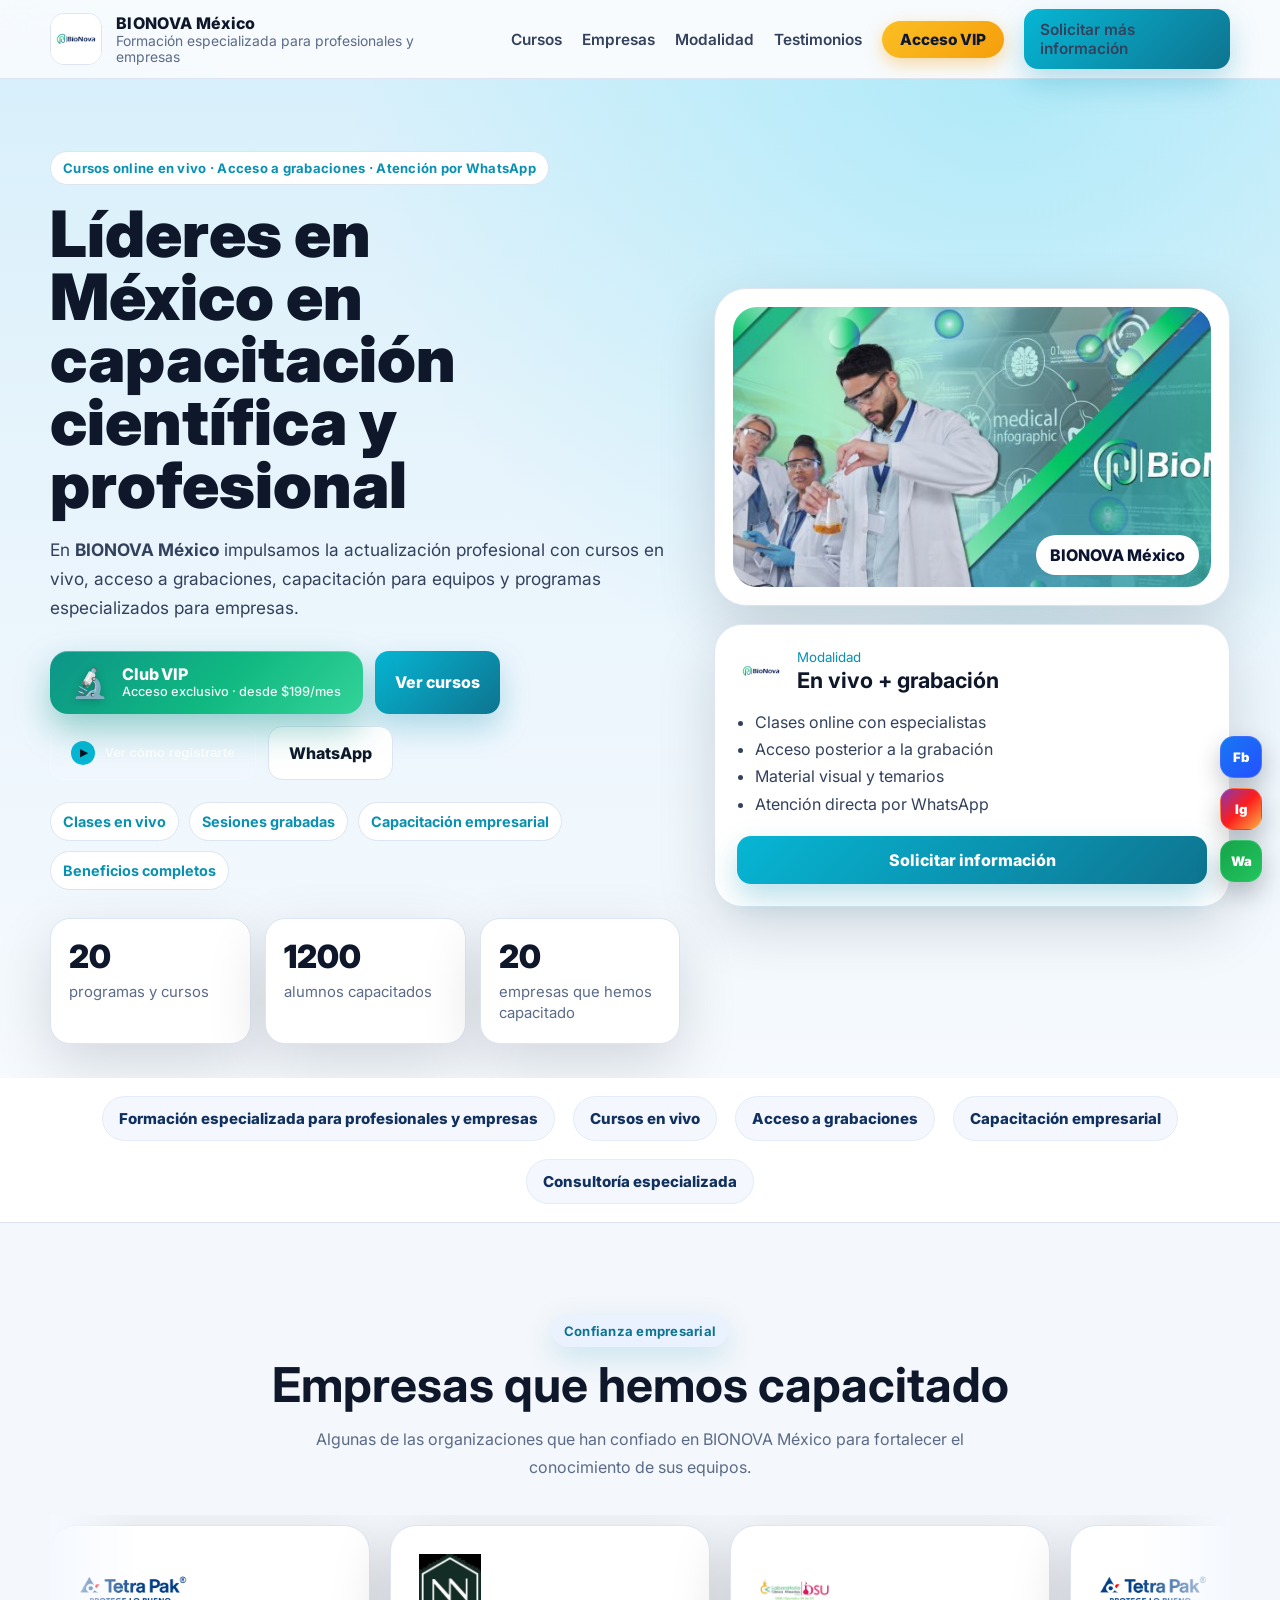
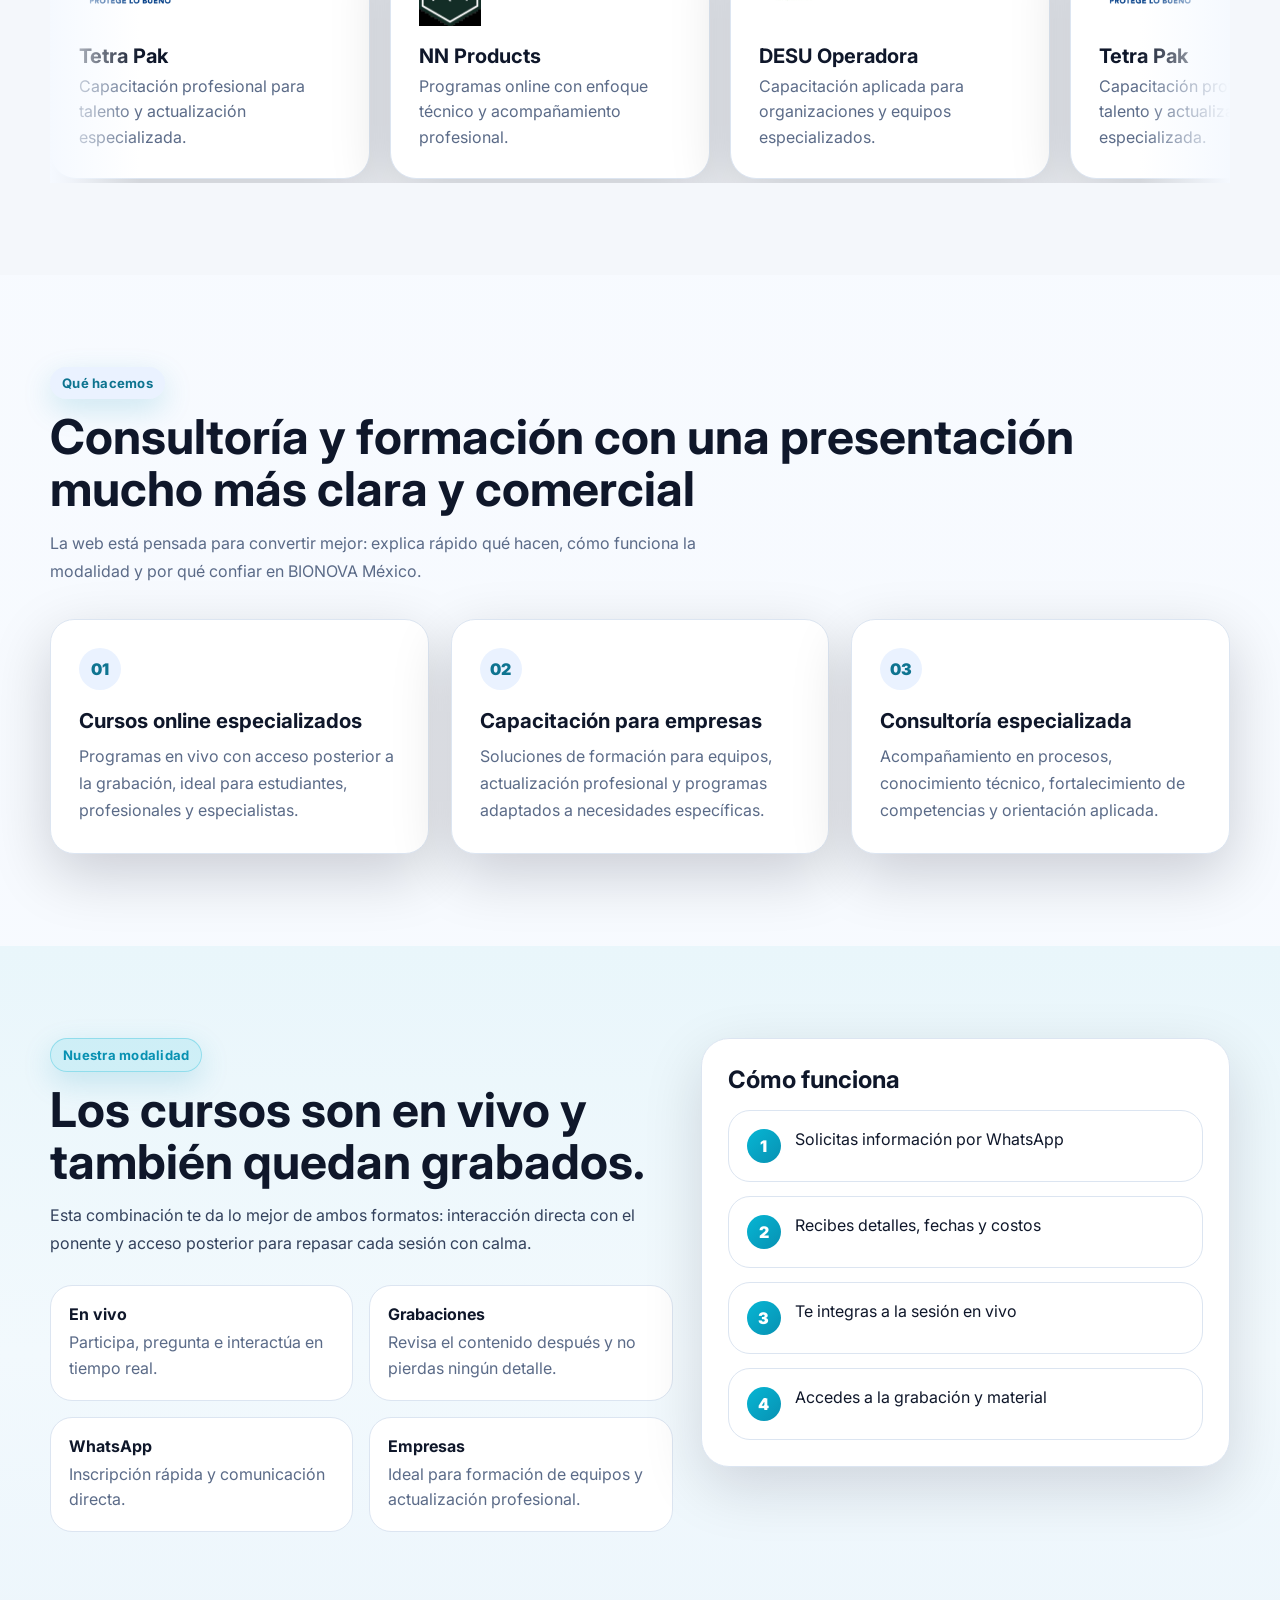
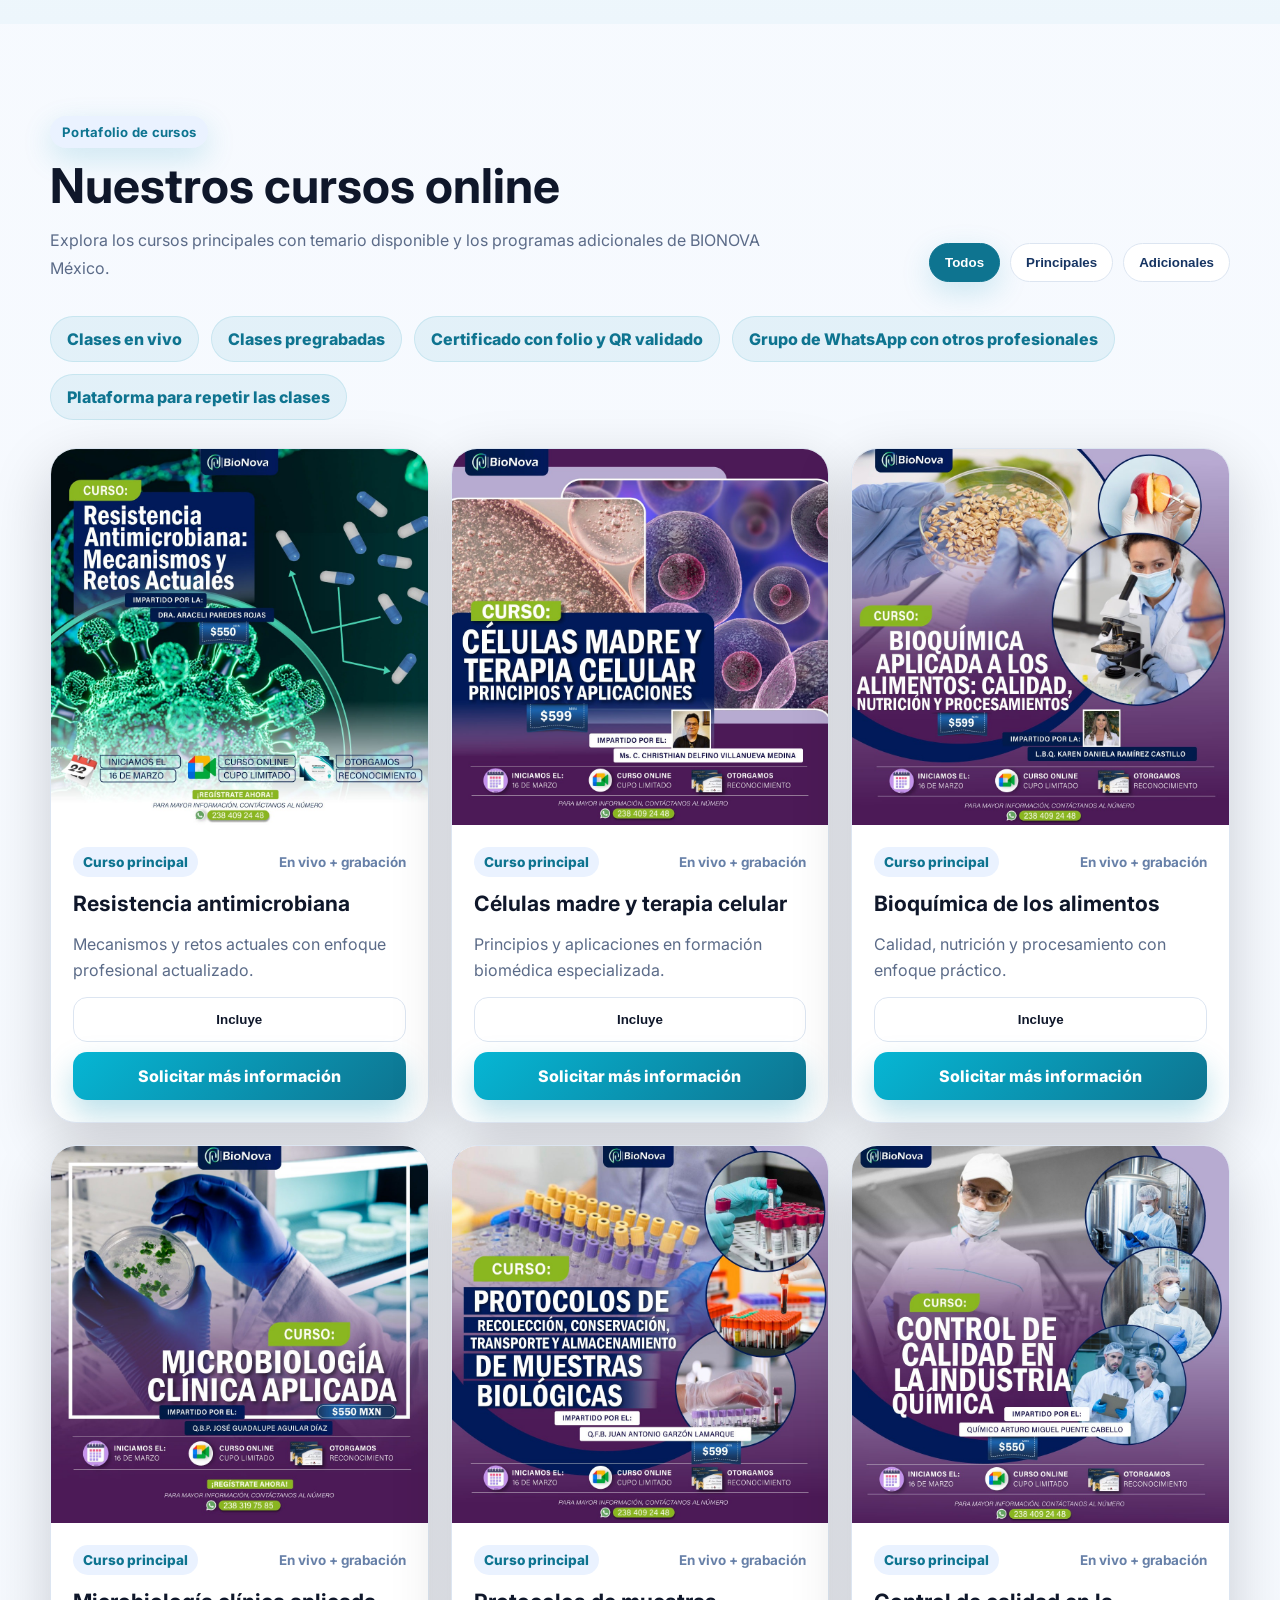
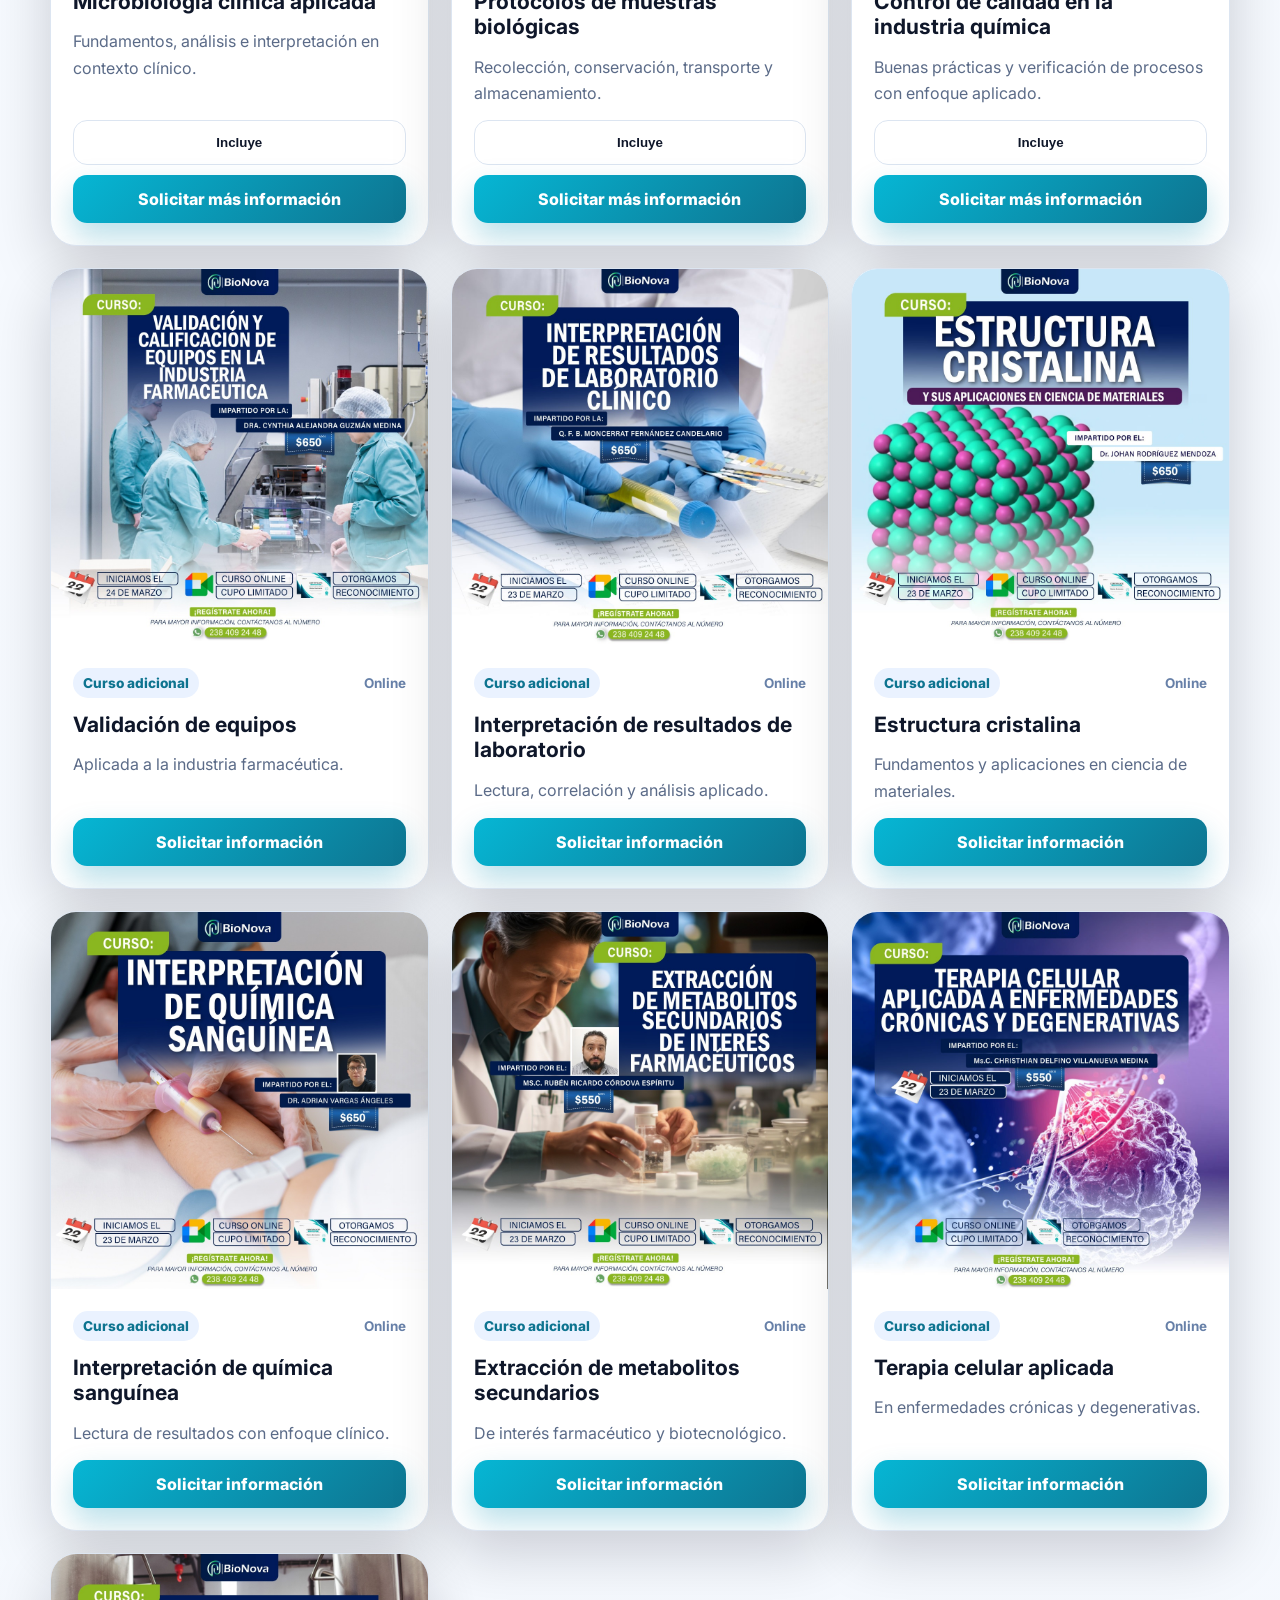
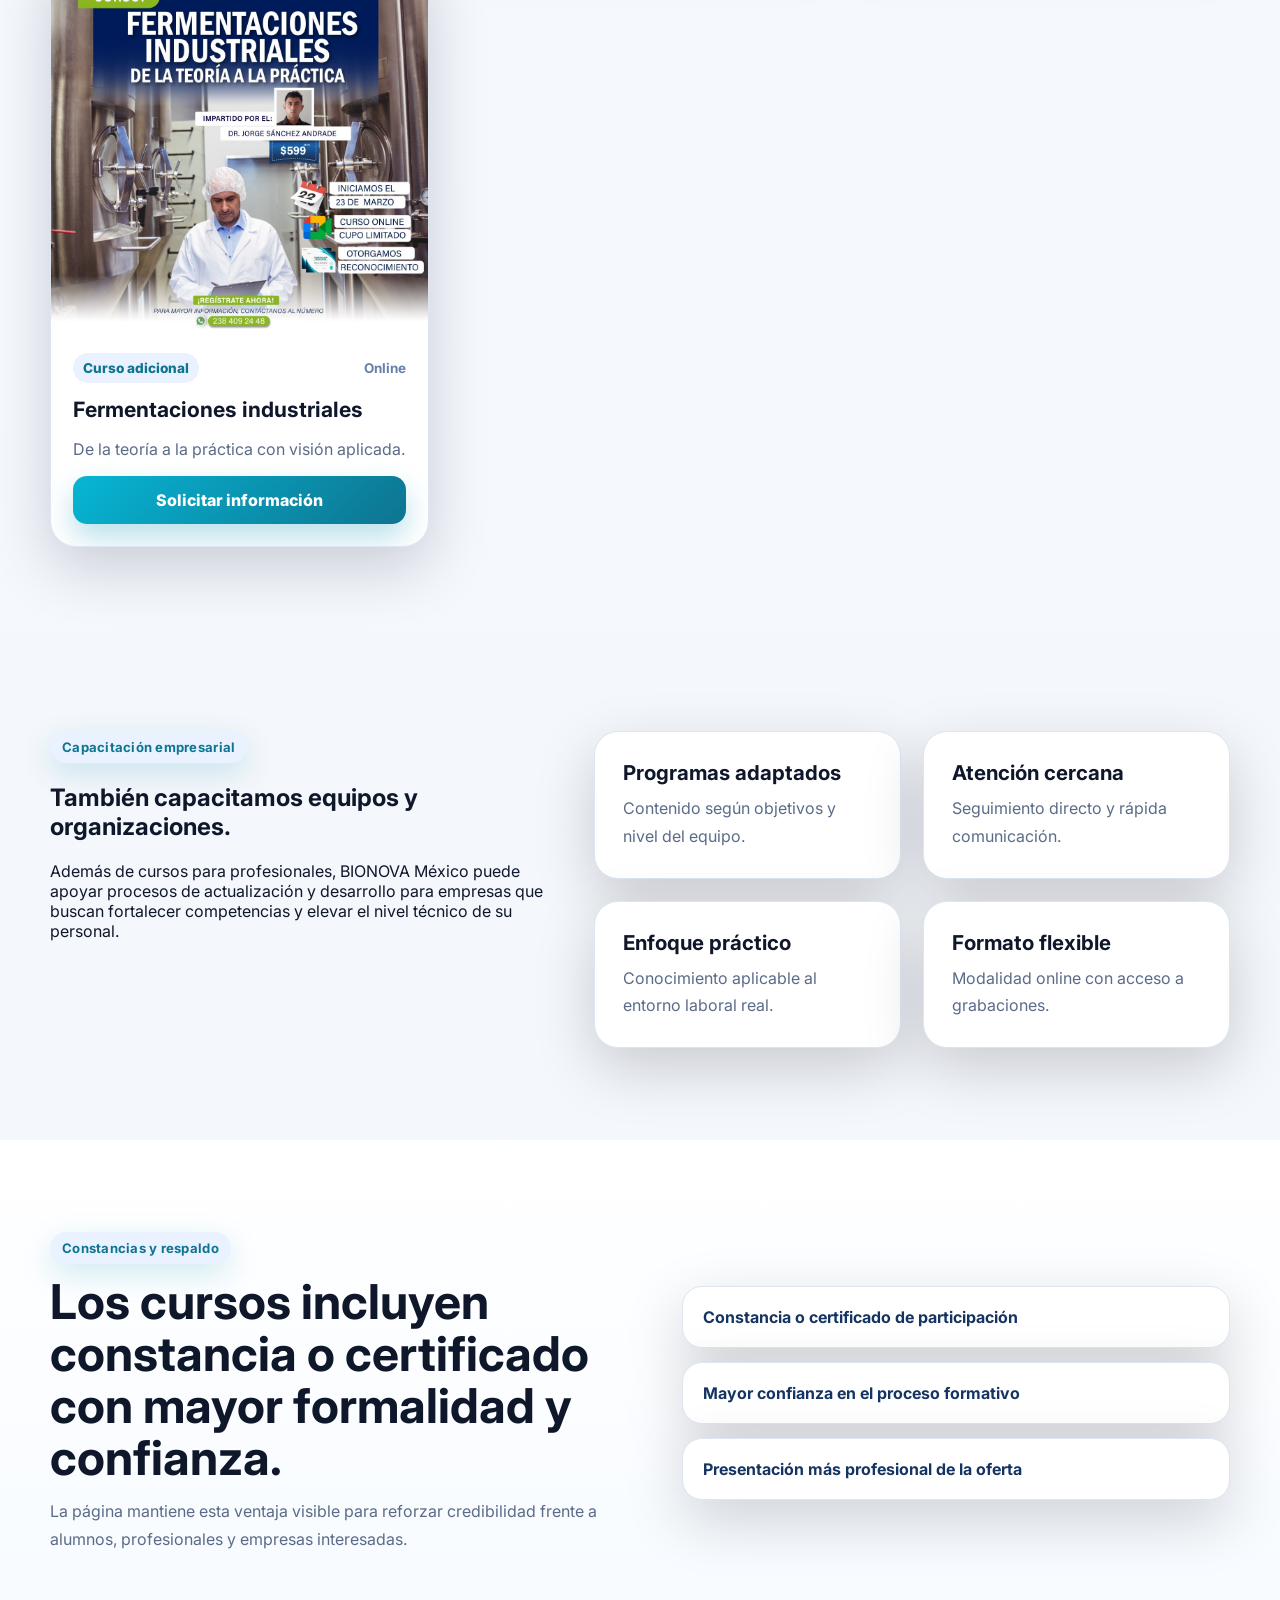
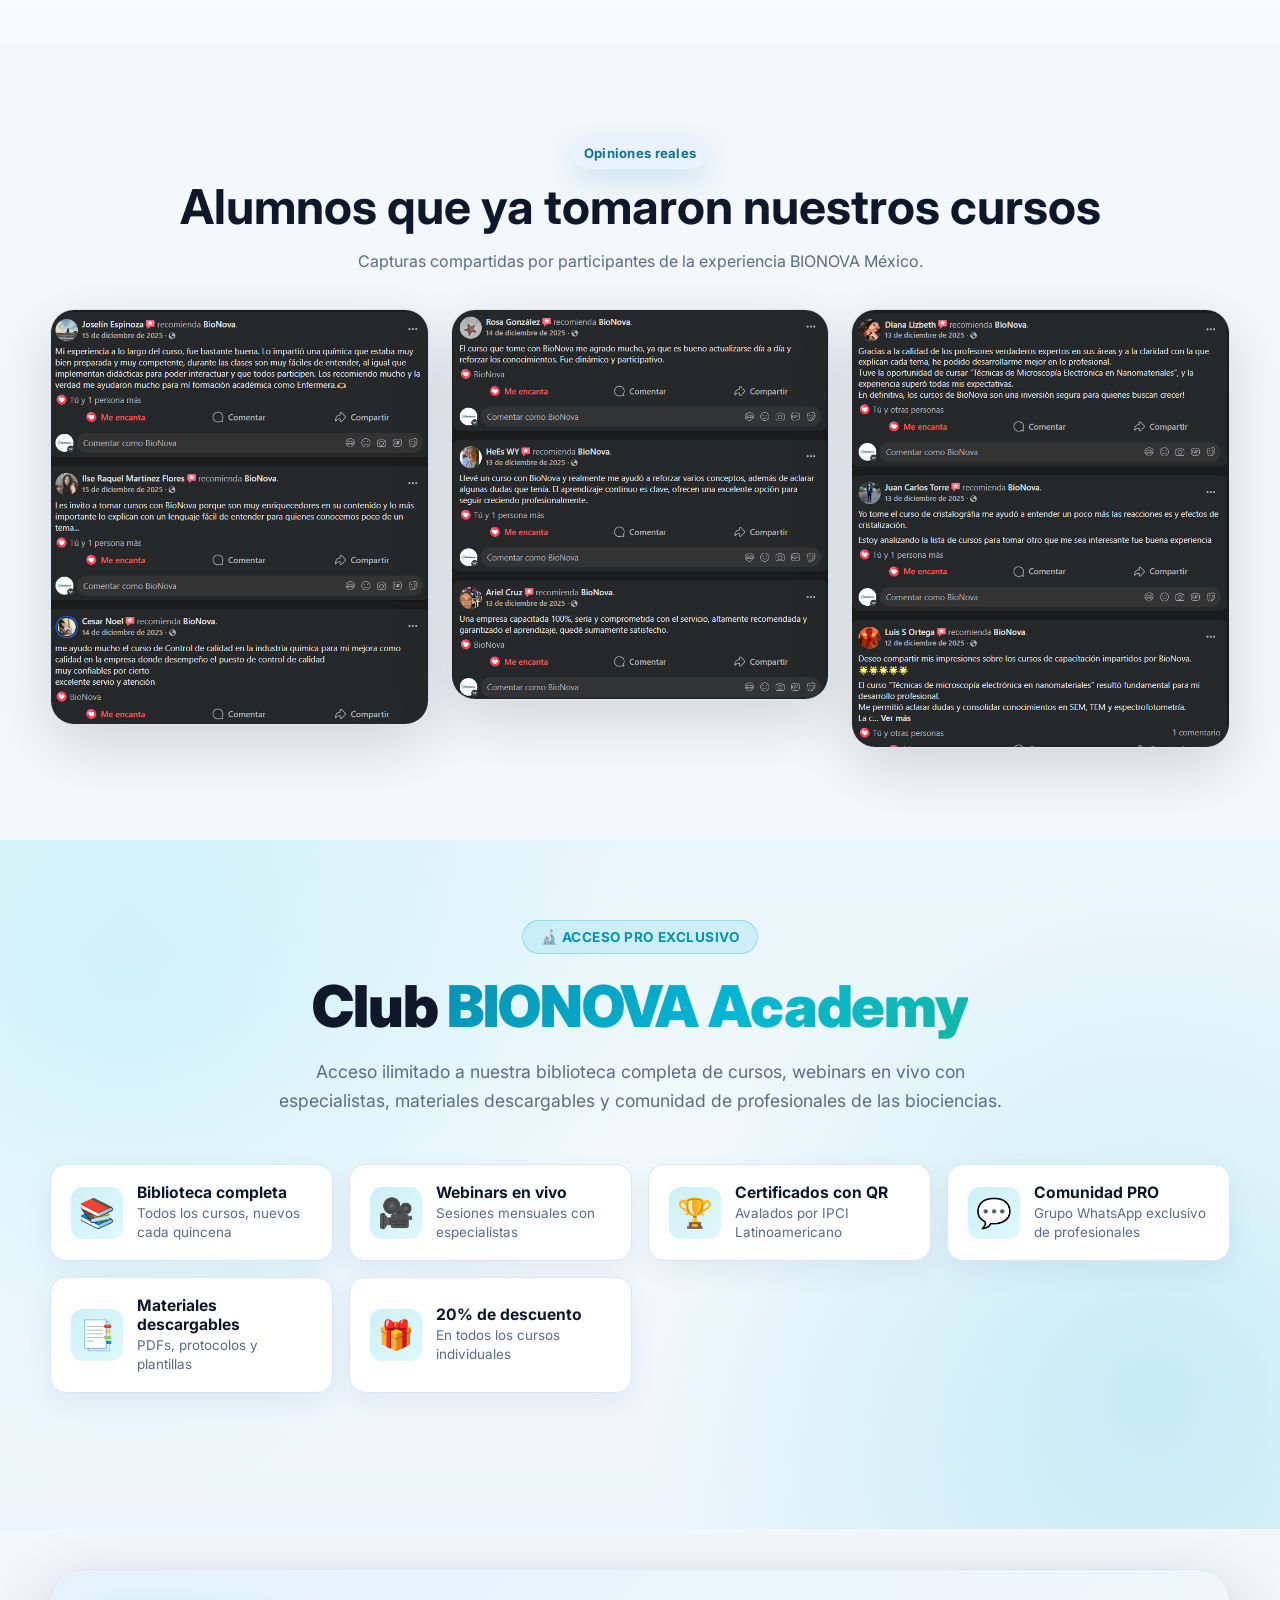
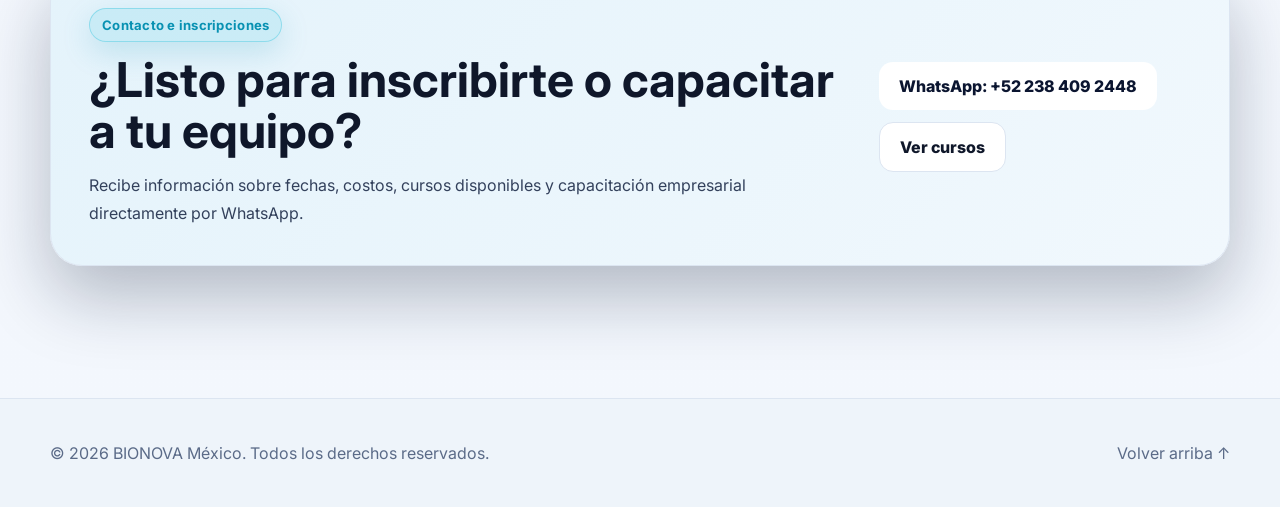
==== index.html @ 9e1ea7f2 "Add files via upload" ====
<!DOCTYPE html>
<html lang="es">
<head>
  <meta charset="UTF-8" />
  <link rel="icon" type="image/png" href="[data-uri]">
  <meta name="viewport" content="width=device-width, initial-scale=1.0" />
  <title>BIONOVA México | Formación especializada para profesionales y empresas</title>
  <meta name="description" content="BIONOVA México ofrece cursos online en vivo con acceso a grabaciones, capacitación empresarial y consultoría especializada para profesionales y empresas." />
  <meta name="theme-color" content="#0b1530" />
  <link rel="preconnect" href="https://fonts.googleapis.com">
  <link rel="preconnect" href="https://fonts.gstatic.com" crossorigin>
  <link href="https://fonts.googleapis.com/css2?family=Inter:wght@400;500;600;700;800;900&display=swap" rel="stylesheet">
  <link rel="stylesheet" href="styles.css" />
</head>
<body>
  <div class="tech-grid"></div>
  <div class="bg-orb bg-orb-1"></div>
  <div class="bg-orb bg-orb-2"></div>

  <header class="site-header" id="inicio">
    <div class="container nav">
      <a class="brand" href="#inicio">
        <img src="assets/logo-bionova.jpg" alt="Logo BIONOVA México" class="brand-logo" onerror="this.onerror=null;this.src='assets/logo.jpg'">
        <div>
          <span class="brand-title">BIONOVA México</span>
          <span class="brand-subtitle">Formación especializada para profesionales y empresas</span>
        </div>
      </a>

      <div class="nav-actions">
        <a class="vip-access-mobile" href="vip-auth.html">Acceso VIP</a>
        <button class="menu-toggle" aria-label="Abrir menú" aria-expanded="false">☰</button>
      </div>

      <nav class="menu">
        <a href="#cursos">Cursos</a>
        <a href="#empresas">Empresas</a>
        <a href="#modalidad">Modalidad</a>
        <a href="#testimonios">Testimonios</a>
        <a href="vip-auth.html" class="club-nav-link">Acceso VIP</a>
        <a href="#contacto" class="btn btn-small btn-primary">Solicitar más información</a>
      </nav>
    </div>
  </header>

  <main>
    <section class="hero">
      <div class="container hero-grid">
        <div class="hero-copy reveal">
          <span class="eyebrow">Cursos online en vivo · Acceso a grabaciones · Atención por WhatsApp</span>
          <h1>Líderes en México en capacitación científica y profesional</h1>
          <p>
            En <strong>BIONOVA México</strong> impulsamos la actualización profesional con cursos en vivo,
            acceso a grabaciones, capacitación para equipos y programas especializados para empresas.
          </p>

          <div class="hero-actions">
            <a class="btn btn-club-hero" href="#club">
              <span class="club-hero-emoji">🔬</span>
              <span class="club-hero-text">
                <strong>Club VIP</strong>
                <small>Acceso exclusivo · desde $199/mes</small>
              </span>
            </a>
            <a class="btn btn-primary" href="#cursos">Ver cursos</a>
            <!-- MODIFICADO: botón que abre el video tutorial de registro (Google Drive, sin storage del repo) -->
            <button class="btn btn-video" type="button" id="open-video-tutorial" aria-controls="video-view">
              <span class="btn-video-play" aria-hidden="true">▶</span> Ver cómo registrarte
            </button>
            <a class="btn btn-secondary" href="https://wa.me/522384092448?text=Hola%2C%20quiero%20informaci%C3%B3n%20sobre%20los%20cursos%20de%20BIONOVA%20M%C3%A9xico" target="_blank" rel="noopener noreferrer">WhatsApp</a>
          </div>

          <div class="hero-points">
            <span>Clases en vivo</span>
            <span>Sesiones grabadas</span>
            <span>Capacitación empresarial</span>
            <span>Beneficios completos</span>
          </div>

          <div class="stats-grid">
            <article class="stat-card reveal">
              <strong data-count="+20">0</strong>
              <span>programas y cursos</span>
            </article>
            <article class="stat-card reveal">
              <strong data-count="+1200">0</strong>
              <span>alumnos capacitados</span>
            </article>
            <article class="stat-card reveal">
              <strong data-count="+20">0</strong>
              <span>empresas que hemos capacitado</span>
            </article>
          </div>
        </div>

        <div class="hero-visual reveal">
          <div class="hero-card glass">
            <img src="assets/banner-bionova.jpg" alt="Cursos online y capacitación BIONOVA México" class="hero-banner" onerror="this.onerror=null;this.src='assets/banner.jpg'">
            <div class="hero-badge">BIONOVA México</div>
          </div>

          <div class="quick-card glass">
            <div class="quick-card-head">
              <img src="assets/logo-bionova.jpg" alt="Logo BIONOVA" class="mini-logo" onerror="this.onerror=null;this.src='assets/logo.jpg'">
              <div>
                <small>Modalidad</small>
                <h2>En vivo + grabación</h2>
              </div>
            </div>
            <ul>
              <li>Clases online con especialistas</li>
              <li>Acceso posterior a la grabación</li>
              <li>Material visual y temarios</li>
              <li>Atención directa por WhatsApp</li>
            </ul>
            <a class="btn btn-primary btn-block" href="https://wa.me/522384092448?text=Hola%2C%20quiero%20inscribirme%20a%20un%20curso%20de%20BIONOVA%20M%C3%A9xico" target="_blank" rel="noopener noreferrer">Solicitar información</a>
          </div>
        </div>
      </div>
    </section>

    <section class="logo-strip reveal">
      <div class="container logo-strip-inner">
        <span>Formación especializada para profesionales y empresas</span>
        <span>Cursos en vivo</span>
        <span>Acceso a grabaciones</span>
        <span>Capacitación empresarial</span>
        <span>Consultoría especializada</span>
      </div>
    </section>

    <section class="section section-soft" id="empresas">
      <div class="container">
        <div class="section-head centered reveal">
          <span class="section-kicker">Confianza empresarial</span>
          <h2>Empresas que hemos capacitado</h2>
          <p>Algunas de las organizaciones que han confiado en BIONOVA México para fortalecer el conocimiento de sus equipos.</p>
        </div>

        <div class="clients-marquee reveal">
          <div class="clients-track">
            <a class="client-card marquee-card" href="https://www.tetrapak.com/es-mx" target="_blank" rel="noopener noreferrer">
              <img src="assets/logos/tetrapak.png" alt="Tetra Pak">
              <div>
                <h3>Tetra Pak</h3>
                <p>Capacitación profesional para talento y actualización especializada.</p>
              </div>
            </a>
            <a class="client-card marquee-card" href="https://nnproducts.com.mx/" target="_blank" rel="noopener noreferrer">
              <img src="assets/logos/nnproducts.png" alt="NN Products">
              <div>
                <h3>NN Products</h3>
                <p>Programas online con enfoque técnico y acompañamiento profesional.</p>
              </div>
            </a>
            <a class="client-card marquee-card" href="https://laboratoriociaj.com.mx/" target="_blank" rel="noopener noreferrer">
              <img src="assets/logos/desu.png" alt="DESU Operadora">
              <div>
                <h3>DESU Operadora</h3>
                <p>Capacitación aplicada para organizaciones y equipos especializados.</p>
              </div>
            </a>
            <a class="client-card marquee-card" href="https://www.tetrapak.com/es-mx" target="_blank" rel="noopener noreferrer">
              <img src="assets/logos/tetrapak.png" alt="Tetra Pak">
              <div>
                <h3>Tetra Pak</h3>
                <p>Capacitación profesional para talento y actualización especializada.</p>
              </div>
            </a>
            <a class="client-card marquee-card" href="https://nnproducts.com.mx/" target="_blank" rel="noopener noreferrer">
              <img src="assets/logos/nnproducts.png" alt="NN Products">
              <div>
                <h3>NN Products</h3>
                <p>Programas online con enfoque técnico y acompañamiento profesional.</p>
              </div>
            </a>
            <a class="client-card marquee-card" href="https://laboratoriociaj.com.mx/" target="_blank" rel="noopener noreferrer">
              <img src="assets/logos/desu.png" alt="DESU Operadora">
              <div>
                <h3>DESU Operadora</h3>
                <p>Capacitación aplicada para organizaciones y equipos especializados.</p>
              </div>
            </a>
          </div>
        </div>      </div>
    </section>

    <section class="section" id="servicios">
      <div class="container">
        <div class="section-head reveal">
          <span class="section-kicker">Qué hacemos</span>
          <h2>Consultoría y formación con una presentación mucho más clara y comercial</h2>
          <p>La web está pensada para convertir mejor: explica rápido qué hacen, cómo funciona la modalidad y por qué confiar en BIONOVA México.</p>
        </div>

        <div class="cards cards-3">
          <article class="info-card reveal">
            <span class="icon-badge">01</span>
            <h3>Cursos online especializados</h3>
            <p>Programas en vivo con acceso posterior a la grabación, ideal para estudiantes, profesionales y especialistas.</p>
          </article>
          <article class="info-card reveal">
            <span class="icon-badge">02</span>
            <h3>Capacitación para empresas</h3>
            <p>Soluciones de formación para equipos, actualización profesional y programas adaptados a necesidades específicas.</p>
          </article>
          <article class="info-card reveal">
            <span class="icon-badge">03</span>
            <h3>Consultoría especializada</h3>
            <p>Acompañamiento en procesos, conocimiento técnico, fortalecimiento de competencias y orientación aplicada.</p>
          </article>
        </div>
      </div>
    </section>

    <section class="section section-dark" id="modalidad">
      <div class="container feature-grid">
        <div class="feature-copy reveal">
          <span class="section-kicker light">Nuestra modalidad</span>
          <h2>Los cursos son en vivo y también quedan grabados.</h2>
          <p>Esta combinación te da lo mejor de ambos formatos: interacción directa con el ponente y acceso posterior para repasar cada sesión con calma.</p>
          <div class="feature-list">
            <div><strong>En vivo</strong><span>Participa, pregunta e interactúa en tiempo real.</span></div>
            <div><strong>Grabaciones</strong><span>Revisa el contenido después y no pierdas ningún detalle.</span></div>
            <div><strong>WhatsApp</strong><span>Inscripción rápida y comunicación directa.</span></div>
            <div><strong>Empresas</strong><span>Ideal para formación de equipos y actualización profesional.</span></div>
          </div>
        </div>
        <div class="process-card glass reveal">
          <h3>Cómo funciona</h3>
          <ol>
            <li><span>1</span>Solicitas información por WhatsApp</li>
            <li><span>2</span>Recibes detalles, fechas y costos</li>
            <li><span>3</span>Te integras a la sesión en vivo</li>
            <li><span>4</span>Accedes a la grabación y material</li>
          </ol>
        </div>
      </div>
    </section>

    <section class="section" id="cursos">
      <div class="container">
        <div class="section-head split reveal">
          <div>
            <span class="section-kicker">Portafolio de cursos</span>
            <h2>Nuestros cursos online</h2>
            <p>Explora los cursos principales con temario disponible y los programas adicionales de BIONOVA México.</p>
          </div>
          <div class="filter-chips" aria-label="Filtros de cursos">
            <button class="chip active" data-filter="all">Todos</button>
            <button class="chip" data-filter="principal">Principales</button>
            <button class="chip" data-filter="adicional">Adicionales</button>
          </div>
        </div>

        <div class="course-benefits reveal">
          <span class="benefit-pill">Clases en vivo</span>
          <span class="benefit-pill">Clases pregrabadas</span>
          <span class="benefit-pill">Certificado con folio y QR validado</span>
          <span class="benefit-pill">Grupo de WhatsApp con otros profesionales</span>
          <span class="benefit-pill">Plataforma para repetir las clases</span>
        </div>

        <div class="course-grid">
          <article class="course-card reveal" data-category="principal">
            <img src="assets/curso-resistencia-antimicrobiana.jpg" alt="Resistencia antimicrobiana">
            <div class="course-body">
              <div class="course-top"><span>Curso principal</span><small>En vivo + grabación</small></div>
              <h3>Resistencia antimicrobiana</h3>
              <p>Mecanismos y retos actuales con enfoque profesional actualizado.</p>
              <div class="course-actions"><button class="btn btn-ghost modal-trigger" data-modal="resistencia">Incluye</button><a class="btn btn-primary" href="https://wa.me/522384092448?text=Hola%2C%20quiero%20informaci%C3%B3n%20del%20curso%20Resistencia%20antimicrobiana" target="_blank">Solicitar más información</a></div>
            </div>
          </article>

          <article class="course-card reveal" data-category="principal">
            <img src="assets/curso-celulas-madre.jpg" alt="Células madre y terapia celular">
            <div class="course-body">
              <div class="course-top"><span>Curso principal</span><small>En vivo + grabación</small></div>
              <h3>Células madre y terapia celular</h3>
              <p>Principios y aplicaciones en formación biomédica especializada.</p>
              <div class="course-actions"><button class="btn btn-ghost modal-trigger" data-modal="celulas">Incluye</button><a class="btn btn-primary" href="https://wa.me/522384092448?text=Hola%2C%20quiero%20informaci%C3%B3n%20del%20curso%20C%C3%A9lulas%20madre%20y%20terapia%20celular" target="_blank">Solicitar más información</a></div>
            </div>
          </article>

          <article class="course-card reveal" data-category="principal">
            <img src="assets/curso-bioquimica-alimentos.jpg" alt="Bioquímica aplicada a los alimentos">
            <div class="course-body">
              <div class="course-top"><span>Curso principal</span><small>En vivo + grabación</small></div>
              <h3>Bioquímica de los alimentos</h3>
              <p>Calidad, nutrición y procesamiento con enfoque práctico.</p>
              <div class="course-actions"><button class="btn btn-ghost modal-trigger" data-modal="bioquimica">Incluye</button><a class="btn btn-primary" href="https://wa.me/522384092448?text=Hola%2C%20quiero%20informaci%C3%B3n%20del%20curso%20Bioqu%C3%ADmica%20de%20los%20alimentos" target="_blank">Solicitar más información</a></div>
            </div>
          </article>

          <article class="course-card reveal" data-category="principal">
            <img src="assets/curso-microbiologia-clinica.jpg" alt="Microbiología clínica aplicada">
            <div class="course-body">
              <div class="course-top"><span>Curso principal</span><small>En vivo + grabación</small></div>
              <h3>Microbiología clínica aplicada</h3>
              <p>Fundamentos, análisis e interpretación en contexto clínico.</p>
              <div class="course-actions"><button class="btn btn-ghost modal-trigger" data-modal="microbiologia">Incluye</button><a class="btn btn-primary" href="https://wa.me/522384092448?text=Hola%2C%20quiero%20informaci%C3%B3n%20del%20curso%20Microbiolog%C3%ADa%20cl%C3%ADnica%20aplicada" target="_blank">Solicitar más información</a></div>
            </div>
          </article>

          <article class="course-card reveal" data-category="principal">
            <img src="assets/curso-protocolos-muestras.jpg" alt="Protocolos de muestras biológicas">
            <div class="course-body">
              <div class="course-top"><span>Curso principal</span><small>En vivo + grabación</small></div>
              <h3>Protocolos de muestras biológicas</h3>
              <p>Recolección, conservación, transporte y almacenamiento.</p>
              <div class="course-actions"><button class="btn btn-ghost modal-trigger" data-modal="protocolos">Incluye</button><a class="btn btn-primary" href="https://wa.me/522384092448?text=Hola%2C%20quiero%20informaci%C3%B3n%20del%20curso%20Protocolos%20de%20muestras%20biol%C3%B3gicas" target="_blank">Solicitar más información</a></div>
            </div>
          </article>

          <article class="course-card reveal" data-category="principal">
            <img src="assets/curso-control-calidad-quimica.jpg" alt="Control de calidad en la industria química">
            <div class="course-body">
              <div class="course-top"><span>Curso principal</span><small>En vivo + grabación</small></div>
              <h3>Control de calidad en la industria química</h3>
              <p>Buenas prácticas y verificación de procesos con enfoque aplicado.</p>
              <div class="course-actions"><button class="btn btn-ghost modal-trigger" data-modal="controlcalidad">Incluye</button><a class="btn btn-primary" href="https://wa.me/522384092448?text=Hola%2C%20quiero%20informaci%C3%B3n%20del%20curso%20Control%20de%20calidad%20en%20la%20industria%20qu%C3%ADmica" target="_blank">Solicitar más información</a></div>
            </div>
          </article>

          <article class="course-card reveal" data-category="adicional">
            <img src="assets/curso-validacion-equipos-farmaceutica.jpg" alt="Validación de equipos en la industria farmacéutica">
            <div class="course-body">
              <div class="course-top"><span>Curso adicional</span><small>Online</small></div>
              <h3>Validación de equipos</h3>
              <p>Aplicada a la industria farmacéutica.</p>
              <div class="course-actions"><a class="btn btn-primary" href="https://wa.me/522384092448?text=Hola%2C%20quiero%20informaci%C3%B3n%20del%20curso%20Validaci%C3%B3n%20de%20equipos" target="_blank">Solicitar información</a></div>
            </div>
          </article>

          <article class="course-card reveal" data-category="adicional">
            <img src="assets/curso-interpretacion-resultados-laboratorio.jpg" alt="Interpretación de resultados de laboratorio">
            <div class="course-body">
              <div class="course-top"><span>Curso adicional</span><small>Online</small></div>
              <h3>Interpretación de resultados de laboratorio</h3>
              <p>Lectura, correlación y análisis aplicado.</p>
              <div class="course-actions"><a class="btn btn-primary" href="https://wa.me/522384092448?text=Hola%2C%20quiero%20informaci%C3%B3n%20del%20curso%20Interpretaci%C3%B3n%20de%20resultados%20de%20laboratorio" target="_blank">Solicitar información</a></div>
            </div>
          </article>

          <article class="course-card reveal" data-category="adicional">
            <img src="assets/curso-estructura-cristalina.jpg" alt="Estructura cristalina">
            <div class="course-body">
              <div class="course-top"><span>Curso adicional</span><small>Online</small></div>
              <h3>Estructura cristalina</h3>
              <p>Fundamentos y aplicaciones en ciencia de materiales.</p>
              <div class="course-actions"><a class="btn btn-primary" href="https://wa.me/522384092448?text=Hola%2C%20quiero%20informaci%C3%B3n%20del%20curso%20Estructura%20cristalina" target="_blank">Solicitar información</a></div>
            </div>
          </article>

          <article class="course-card reveal" data-category="adicional">
            <img src="assets/curso-quimica-sanguinea.jpg" alt="Interpretación de química sanguínea">
            <div class="course-body">
              <div class="course-top"><span>Curso adicional</span><small>Online</small></div>
              <h3>Interpretación de química sanguínea</h3>
              <p>Lectura de resultados con enfoque clínico.</p>
              <div class="course-actions"><a class="btn btn-primary" href="https://wa.me/522384092448?text=Hola%2C%20quiero%20informaci%C3%B3n%20del%20curso%20Interpretaci%C3%B3n%20de%20qu%C3%ADmica%20sangu%C3%ADnea" target="_blank">Solicitar información</a></div>
            </div>
          </article>

          <article class="course-card reveal" data-category="adicional">
            <img src="assets/curso-extraccion-metabolitos.jpg" alt="Extracción de metabolitos secundarios">
            <div class="course-body">
              <div class="course-top"><span>Curso adicional</span><small>Online</small></div>
              <h3>Extracción de metabolitos secundarios</h3>
              <p>De interés farmacéutico y biotecnológico.</p>
              <div class="course-actions"><a class="btn btn-primary" href="https://wa.me/522384092448?text=Hola%2C%20quiero%20informaci%C3%B3n%20del%20curso%20Extracci%C3%B3n%20de%20metabolitos%20secundarios" target="_blank">Solicitar información</a></div>
            </div>
          </article>

          <article class="course-card reveal" data-category="adicional">
            <img src="assets/curso-terapia-celular-enfermedades.jpg" alt="Terapia celular aplicada a enfermedades crónicas y degenerativas">
            <div class="course-body">
              <div class="course-top"><span>Curso adicional</span><small>Online</small></div>
              <h3>Terapia celular aplicada</h3>
              <p>En enfermedades crónicas y degenerativas.</p>
              <div class="course-actions"><a class="btn btn-primary" href="https://wa.me/522384092448?text=Hola%2C%20quiero%20informaci%C3%B3n%20del%20curso%20Terapia%20celular%20aplicada" target="_blank">Solicitar información</a></div>
            </div>
          </article>

          <article class="course-card reveal" data-category="adicional">
            <img src="assets/curso-fermentaciones-industriales.jpg" alt="Fermentaciones industriales">
            <div class="course-body">
              <div class="course-top"><span>Curso adicional</span><small>Online</small></div>
              <h3>Fermentaciones industriales</h3>
              <p>De la teoría a la práctica con visión aplicada.</p>
              <div class="course-actions"><a class="btn btn-primary" href="https://wa.me/522384092448?text=Hola%2C%20quiero%20informaci%C3%B3n%20del%20curso%20Fermentaciones%20industriales" target="_blank">Solicitar información</a></div>
            </div>
          </article>
        </div>
      </div>
    </section>

    <section class="section section-soft">
      <div class="container split-feature">
        <div class="reveal">
          <span class="section-kicker">Capacitación empresarial</span>
          <h2>También capacitamos equipos y organizaciones.</h2>
          <p>Además de cursos para profesionales, BIONOVA México puede apoyar procesos de actualización y desarrollo para empresas que buscan fortalecer competencias y elevar el nivel técnico de su personal.</p>
        </div>
        <div class="benefit-grid">
          <article class="benefit-card reveal"><h3>Programas adaptados</h3><p>Contenido según objetivos y nivel del equipo.</p></article>
          <article class="benefit-card reveal"><h3>Atención cercana</h3><p>Seguimiento directo y rápida comunicación.</p></article>
          <article class="benefit-card reveal"><h3>Enfoque práctico</h3><p>Conocimiento aplicable al entorno laboral real.</p></article>
          <article class="benefit-card reveal"><h3>Formato flexible</h3><p>Modalidad online con acceso a grabaciones.</p></article>
        </div>
      </div>
    </section>

    <section class="section certificates">
      <div class="container certificate-grid">
        <div class="certificate-copy reveal">
          <span class="section-kicker">Constancias y respaldo</span>
          <h2>Los cursos incluyen constancia o certificado con mayor formalidad y confianza.</h2>
          <p>La página mantiene esta ventaja visible para reforzar credibilidad frente a alumnos, profesionales y empresas interesadas.</p>
        </div>
        <div class="certificate-list reveal">
          <div>Constancia o certificado de participación</div>
          <div>Mayor confianza en el proceso formativo</div>
          <div>Presentación más profesional de la oferta</div>
        </div>
      </div>
    </section>

    <section class="section section-soft" id="testimonios">
      <div class="container">
        <div class="section-head centered reveal">
          <span class="section-kicker">Opiniones reales</span>
          <h2>Alumnos que ya tomaron nuestros cursos</h2>
          <p>Capturas compartidas por participantes de la experiencia BIONOVA México.</p>
        </div>
        <div class="testimonial-images">
          <img class="reveal" src="assets/testimonio-1.png" alt="Testimonio 1 de alumna BIONOVA">
          <img class="reveal" src="assets/testimonio-2.png" alt="Testimonio 2 de alumna BIONOVA">
          <img class="reveal" src="assets/testimonio-3.png" alt="Testimonio 3 de alumna BIONOVA">
        </div>
      </div>
    </section>

    <!-- ═══════════════════════════════════════════════════════════════════════════
         CLUB BIONOVA ACADEMY — SECCIÓN DEDICADA DE SUSCRIPCIÓN
         ═══════════════════════════════════════════════════════════════════════════ -->
    <section class="section club-section" id="club">
      <div class="container">
        <div class="club-header reveal">
          <span class="club-badge-pill">🔬 Acceso PRO exclusivo</span>
          <h2 class="club-title">
            Club <span class="club-gradient">BIONOVA Academy</span>
          </h2>
          <p class="club-subtitle">
            Acceso ilimitado a nuestra biblioteca completa de cursos, webinars en vivo con especialistas,
            materiales descargables y comunidad de profesionales de las biociencias.
          </p>
        </div>

        <div class="club-features reveal">
          <div class="club-feature">
            <div class="club-feature-icon">📚</div>
            <div class="club-feature-text">
              <strong>Biblioteca completa</strong>
              <span>Todos los cursos, nuevos cada quincena</span>
            </div>
          </div>
          <div class="club-feature">
            <div class="club-feature-icon">🎥</div>
            <div class="club-feature-text">
              <strong>Webinars en vivo</strong>
              <span>Sesiones mensuales con especialistas</span>
            </div>
          </div>
          <div class="club-feature">
            <div class="club-feature-icon">🏆</div>
            <div class="club-feature-text">
              <strong>Certificados con QR</strong>
              <span>Avalados por IPCI Latinoamericano</span>
            </div>
          </div>
          <div class="club-feature">
            <div class="club-feature-icon">💬</div>
            <div class="club-feature-text">
              <strong>Comunidad PRO</strong>
              <span>Grupo WhatsApp exclusivo de profesionales</span>
            </div>
          </div>
          <div class="club-feature">
            <div class="club-feature-icon">📑</div>
            <div class="club-feature-text">
              <strong>Materiales descargables</strong>
              <span>PDFs, protocolos y plantillas</span>
            </div>
          </div>
          <div class="club-feature">
            <div class="club-feature-icon">🎁</div>
            <div class="club-feature-text">
              <strong>20% de descuento</strong>
              <span>En todos los cursos individuales</span>
            </div>
          </div>
        </div>

      </div>
    </section>

    <!-- ═══════════════════════════════════════════════════════════════════════════
         MODAL GUÍA — REGISTRO/LOGIN + PAGO
         ═══════════════════════════════════════════════════════════════════════════ -->
    <div class="club-modal-backdrop" id="club-modal" aria-hidden="true">
      <div class="club-modal-panel">
        <button class="club-modal-close" type="button" aria-label="Cerrar">×</button>

        <div class="club-modal-brand">
          <img src="assets/logo-bionova.jpg" alt="BIONOVA Academy" class="club-modal-logo" onerror="this.style.display='none'">
          <div>
            <strong>Club BIONOVA Academy</strong>
            <small id="club-modal-plan-label">Portal PRO de miembros</small>
          </div>
        </div>

        <!-- Stepper global (4 pasos) -->
        <ol class="club-modal-stepper">
          <li class="step active" id="club-step-cuenta">
            <span class="step-dot">1</span>
            <span class="step-label">Tu cuenta</span>
          </li>
          <li class="step" id="club-step-pago">
            <span class="step-dot">2</span>
            <span class="step-label">Pago seguro</span>
          </li>
          <li class="step" id="club-step-verificando">
            <span class="step-dot">3</span>
            <span class="step-label">Verificando</span>
          </li>
          <li class="step" id="club-step-acceso">
            <span class="step-dot">4</span>
            <span class="step-label">Acceso</span>
          </li>
        </ol>

        <!-- ═══ VISTA 1: LOGIN ════════════════════════════════════════════════ -->
        <div class="club-modal-view" id="view-login">
          <h3 class="club-modal-title">Inicia sesión</h3>
          <p class="club-modal-subtitle">Entra con tu cuenta para continuar al pago seguro.</p>

          <div class="club-form">
            <button class="btn btn-google" type="button" id="btn-google-login">
              <svg width="18" height="18" viewBox="0 0 18 18"><path fill="#4285F4" d="M17.64 9.2c0-.64-.06-1.25-.16-1.84H9v3.48h4.84a4.14 4.14 0 01-1.8 2.71v2.26h2.92a8.78 8.78 0 002.68-6.61z"/><path fill="#34A853" d="M9 18c2.43 0 4.47-.8 5.96-2.18l-2.92-2.26c-.8.54-1.83.86-3.04.86-2.34 0-4.32-1.58-5.03-3.7H.96v2.33A9 9 0 009 18z"/><path fill="#FBBC05" d="M3.97 10.71A5.41 5.41 0 013.68 9c0-.6.1-1.17.29-1.71V4.96H.96A9 9 0 000 9c0 1.45.35 2.83.96 4.04l3.01-2.33z"/><path fill="#EA4335" d="M9 3.58c1.32 0 2.5.45 3.44 1.35l2.58-2.58A9 9 0 009 0 9 9 0 00.96 4.96l3.01 2.33C4.68 5.17 6.66 3.58 9 3.58z"/></svg>
              Continuar con Google
            </button>
            <div class="club-divider"><span>o con correo</span></div>
            <label class="club-field">
              <span>Correo electrónico</span>
              <input type="email" id="login-email" autocomplete="email" required placeholder="tu@correo.com">
            </label>
            <label class="club-field">
              <span>Contraseña</span>
              <input type="password" id="login-password" autocomplete="current-password" required placeholder="Tu contraseña">
            </label>
            <p class="club-error" id="login-error" hidden></p>
            <button class="btn btn-club-action-primary" type="button" id="btn-login-submit">
              Continuar →
            </button>
          </div>

          <p class="club-modal-help">
            ¿No tienes cuenta?
            <a href="#" id="switch-to-register">Crear cuenta nueva</a>
          </p>
        </div>

        <!-- ═══ VISTA 2: REGISTRO ═════════════════════════════════════════════ -->
        <div class="club-modal-view" id="view-register" hidden>
          <h3 class="club-modal-title">Crea tu cuenta</h3>
          <p class="club-modal-subtitle">Llena tus datos para activar tu membresía PRO.</p>

          <div class="club-form">
            <button class="btn btn-google" type="button" id="btn-google-register">
              <svg width="18" height="18" viewBox="0 0 18 18"><path fill="#4285F4" d="M17.64 9.2c0-.64-.06-1.25-.16-1.84H9v3.48h4.84a4.14 4.14 0 01-1.8 2.71v2.26h2.92a8.78 8.78 0 002.68-6.61z"/><path fill="#34A853" d="M9 18c2.43 0 4.47-.8 5.96-2.18l-2.92-2.26c-.8.54-1.83.86-3.04.86-2.34 0-4.32-1.58-5.03-3.7H.96v2.33A9 9 0 009 18z"/><path fill="#FBBC05" d="M3.97 10.71A5.41 5.41 0 013.68 9c0-.6.1-1.17.29-1.71V4.96H.96A9 9 0 000 9c0 1.45.35 2.83.96 4.04l3.01-2.33z"/><path fill="#EA4335" d="M9 3.58c1.32 0 2.5.45 3.44 1.35l2.58-2.58A9 9 0 009 0 9 9 0 00.96 4.96l3.01 2.33C4.68 5.17 6.66 3.58 9 3.58z"/></svg>
              Registrarme con Google
            </button>
            <div class="club-divider"><span>o con correo</span></div>
            <label class="club-field">
              <span>Nombre completo</span>
              <input type="text" id="reg-nombre" autocomplete="name" required placeholder="Ej. Miguel Carrera">
            </label>
            <label class="club-field">
              <span>Correo electrónico</span>
              <input type="email" id="reg-email" autocomplete="email" required placeholder="tu@correo.com">
            </label>
            <label class="club-field">
              <span>Número de WhatsApp</span>
              <input type="tel" id="reg-whatsapp" autocomplete="tel" required placeholder="Ej. 522381234567" inputmode="tel">
            </label>
            <label class="club-field">
              <span>Contraseña <small>(mínimo 6 caracteres)</small></span>
              <input type="password" id="reg-password" autocomplete="new-password" required minlength="6" placeholder="Elige una contraseña segura">
            </label>
            <p class="club-error" id="reg-error" hidden></p>
            <button class="btn btn-club-action-primary" type="button" id="btn-register-submit">
              Crear cuenta y continuar al pago →
            </button>
          </div>

          <p class="club-modal-help">
            ¿Ya tienes cuenta?
            <a href="#" id="switch-to-login">Iniciar sesión</a>
          </p>
        </div>

        <!-- ═══ VISTA 3: YA ERES MIEMBRO ACTIVO ═══════════════════════════════ -->
        <div class="club-modal-view" id="view-already-active" hidden>
          <div class="club-modal-success-icon">✓</div>
          <h3 class="club-modal-title">¡Ya eres miembro PRO!</h3>
          <p class="club-modal-subtitle" id="already-active-msg">Tu membresía está activa. Entra al portal para ver todo tu contenido.</p>

          <button class="btn btn-club-action-primary" type="button" id="btn-go-portal">
            Entrar al portal →
          </button>
        </div>

        <!-- ═══ VISTA 4: RENOVAR (cancelada/vencida) ══════════════════════════ -->
        <div class="club-modal-view" id="view-renew" hidden>
          <div class="club-modal-warn-icon">🔄</div>
          <h3 class="club-modal-title">Renueva tu membresía</h3>
          <p class="club-modal-subtitle" id="renew-msg">Tu membresía está cancelada o vencida. ¡Renuévala para volver a acceder al portal!</p>

          <div class="club-renew-info">
            <div class="club-renew-row"><span>Cuenta:</span> <strong id="renew-email-display">—</strong></div>
            <div class="club-renew-row"><span>Plan anterior:</span> <strong id="renew-plan-display">—</strong></div>
          </div>

          <button class="btn btn-club-action-primary" type="button" id="btn-renew-pay">
            Renovar y pagar →
          </button>
          <button class="btn btn-club-action-secondary" type="button" id="btn-renew-back">
            ← Volver
          </button>
        </div>

        <!-- ═══ VISTA 5: PAGO EN SHOPIFY ══════════════════════════════════════ -->
        <div class="club-modal-view" id="view-payment" hidden>
          <h3 class="club-modal-title">¡Ya casi estás dentro! 🔬</h3>
          <p class="club-modal-subtitle">Completa tu pago en la ventana de Shopify y te damos acceso automático al portal.</p>

          <div class="club-modal-info" id="club-modal-info">
            <div class="club-modal-info-icon">⏳</div>
            <div class="club-modal-info-text">
              <strong>Esperando confirmación de pago…</strong>
              <small>Detectaremos automáticamente cuando completes el pago.</small>
            </div>
          </div>

          <div class="club-modal-actions">
            <button class="btn btn-club-action-primary" type="button" id="club-open-shopify">
              🛒 Abrir ventana de Shopify
            </button>
            <button class="btn btn-club-action-secondary" type="button" id="club-verify-now">
              ✓ Ya pagué · Verificar y entrar
            </button>
          </div>

          <p class="club-modal-help">
            ¿Problemas con el pago? Escríbenos por
            <a href="https://wa.me/522384092448?text=Hola%2C%20tuve%20un%20problema%20con%20mi%20pago%20del%20Club%20BIONOVA%20Academy" target="_blank" rel="noopener noreferrer">WhatsApp</a>
          </p>
        </div>
      </div>
    </div>

    <section class="section cta-section" id="contacto">
      <div class="container cta-box reveal">
        <div>
          <span class="section-kicker light">Contacto e inscripciones</span>
          <h2>¿Listo para inscribirte o capacitar a tu equipo?</h2>
          <p>Recibe información sobre fechas, costos, cursos disponibles y capacitación empresarial directamente por WhatsApp.</p>
        </div>
        <div class="cta-actions">
          <a class="btn btn-light" href="https://wa.me/522384092448?text=Hola%2C%20quiero%20informaci%C3%B3n%20de%20BIONOVA%20M%C3%A9xico" target="_blank" rel="noopener noreferrer">WhatsApp: +52 238 409 2448</a>
          <a class="btn btn-outline-light" href="#cursos">Ver cursos</a>
        </div>
      </div>
    </section>
  </main>

  <a class="floating-whatsapp" href="https://wa.me/522384092448?text=Hola%2C%20quiero%20informaci%C3%B3n%20sobre%20BIONOVA%20M%C3%A9xico" target="_blank" rel="noopener noreferrer" aria-label="Abrir WhatsApp">
    <span>WhatsApp</span>
  </a>

  <footer class="site-footer">
    <div class="container footer-content">
      <p>© 2026 BIONOVA México. Todos los derechos reservados.</p>
      <a href="#inicio">Volver arriba ↑</a>
    </div>
  </footer>


  <div class="social-dock">
    <a class="dock-btn facebook" href="https://www.facebook.com/profile.php?id=61578618243693" target="_blank" rel="noopener noreferrer" aria-label="Facebook">Fb</a>
    <a class="dock-btn instagram" href="https://www.instagram.com/bionovaconsulta/" target="_blank" rel="noopener noreferrer" aria-label="Instagram">Ig</a>
    <a class="dock-btn whatsapp" href="https://wa.me/522384092448?text=Hola%2C%20quiero%20informaci%C3%B3n%20de%20BIONOVA%20M%C3%A9xico" target="_blank" rel="noopener noreferrer" aria-label="WhatsApp">Wa</a>
  </div>

  <div class="modal-backdrop" id="course-modal" aria-hidden="true">
    <div class="modal-panel">
      <button class="modal-close" type="button" aria-label="Cerrar ventana">×</button>
      <div class="modal-copy">
        <span class="section-kicker">Incluye</span>
        <h3 id="modal-title">Contenido del curso</h3>
        <p id="modal-description">Consulta lo más importante incluido en este programa.</p>
        <ul id="modal-list" class="modal-list"></ul>
        <div class="modal-benefits-inline">
          <span>En vivo + grabación</span><span>Clases pregrabadas</span><span>Certificado con folio y QR</span><span>Grupo de WhatsApp</span><span>Plataforma de repetición</span>
        </div>
      </div>
      <div class="modal-media-wrap">
        <img id="modal-image" class="modal-media" src="" alt="Temario del curso">
      </div>
    </div>
  </div>

  <!-- MODIFICADO: apartado "Cómo registrarte" — vista completa dentro de la misma página (video de Google Drive, sin storage del repo) -->
  <section class="video-view" id="video-view" hidden aria-label="Video: cómo registrarte">
    <div class="video-view-inner">
      <button class="btn video-back" type="button" id="video-view-back">← Volver</button>
      <span class="section-kicker">Tutorial · 1:50</span>
      <h2>Cómo registrarte paso a paso</h2>
      <p class="video-view-sub">Te mostramos cómo crear tu cuenta y activar tu acceso en menos de dos minutos.</p>
      <div class="video-embed">
        <iframe id="video-tutorial-iframe"
                title="Cómo registrarte en BIONOVA México"
                src=""
                data-src="https://drive.google.com/file/d/1XSKzU3LmJ15ad5NlfJQcf3SZ-hcskxY9/preview"
                allow="autoplay; fullscreen"
                allowfullscreen
                loading="lazy"></iframe>
      </div>
      <p class="video-view-hint">Tip: usa el ícono de pantalla completa del reproductor para verlo más grande.</p>
      <button class="btn video-back video-back-bottom" type="button" id="video-view-back-2">← Volver al inicio</button>
    </div>
  </section>

  <!-- MODIFICADO: control del apartado de video (hash #como-registrarte, botón atrás del navegador/celular también regresa) -->
  <script>
    (function () {
      var vista  = document.getElementById('video-view');
      var vOpen  = document.getElementById('open-video-tutorial');
      var vBack  = document.getElementById('video-view-back');
      var vBack2 = document.getElementById('video-view-back-2');
      var vFrame = document.getElementById('video-tutorial-iframe');
      if (!vista || !vOpen || !vFrame) return;

      var HASH = '#como-registrarte';

      function mostrar() {
        if (vFrame.getAttribute('src') !== vFrame.dataset.src) {
          vFrame.setAttribute('src', vFrame.dataset.src); // carga el video solo al entrar
        }
        vista.hidden = false;
        document.body.style.overflow = 'hidden';
        vista.scrollTop = 0;
      }
      function ocultar() {
        vista.hidden = true;
        document.body.style.overflow = '';
        vFrame.setAttribute('src', ''); // detiene la reproducción al salir
      }
      function sincronizar() {
        if (window.location.hash === HASH) { mostrar(); } else if (!vista.hidden) { ocultar(); }
      }

      vOpen.addEventListener('click', function () { window.location.hash = HASH; });
      function volver() {
        if (window.location.hash === HASH) { history.back(); } else { ocultar(); }
      }
      if (vBack)  vBack.addEventListener('click', volver);
      if (vBack2) vBack2.addEventListener('click', volver);
      document.addEventListener('keydown', function (e) {
        if (e.key === 'Escape' && !vista.hidden) volver();
      });

      window.addEventListener('hashchange', sincronizar);
      sincronizar(); // por si alguien entra directo con el enlace #como-registrarte
    })();
  </script>

  <script>
    window.courseModalData = {
      resistencia: { title: 'Resistencia antimicrobiana', description: 'Incluye los puntos más relevantes del programa, con un enfoque claro y profesional para aplicación inmediata.', image: 'assets/temario-resistencia-antimicrobiana.jpg', items: ['Fundamentos y contexto actual', 'Mecanismos de resistencia', 'Importancia clínica y microbiológica', 'Interpretación práctica de casos'] },
      celulas: { title: 'Células madre y terapia celular', description: 'Incluye una visión simplificada de los conceptos esenciales y sus aplicaciones actuales.', image: 'assets/temario-celulas-madre.jpg', items: ['Conceptos base y clasificación', 'Tipos de células madre', 'Aplicaciones terapéuticas', 'Panorama actual y tendencias'] },
      bioquimica: { title: 'Bioquímica de los alimentos', description: 'Incluye los temas principales relacionados con calidad, composición y evaluación de alimentos.', image: 'assets/temario-bioquimica-alimentos.jpg', items: ['Componentes bioquímicos', 'Calidad y evaluación', 'Cambios durante el procesamiento', 'Interpretación práctica'] },
      microbiologia: { title: 'Microbiología clínica aplicada', description: 'Incluye fundamentos útiles para análisis, identificación e interpretación en laboratorio clínico.', image: 'assets/temario-microbiologia-clinica.jpg', items: ['Fundamentos microbiológicos', 'Identificación e interpretación', 'Muestras y análisis', 'Aplicación al entorno clínico'] },
      protocolos: { title: 'Protocolos de muestras biológicas', description: 'Incluye las etapas esenciales para un manejo correcto y seguro de muestras.', image: 'assets/temario-protocolos-muestras.jpg', items: ['Toma y recolección', 'Conservación y transporte', 'Bioseguridad y control', 'Buenas prácticas de manejo'] },
      controlcalidad: { title: 'Control de calidad en la industria química', description: 'Incluye herramientas clave para asegurar procesos y resultados confiables.', image: 'assets/temario-control-calidad-quimica.jpg', items: ['Control analítico y criterios', 'Buenas prácticas', 'Seguimiento de procesos', 'Aplicación industrial'] }
    };
  </script>

  <script src="script.js"></script>

  <!-- ═══════════════════════════════════════════════════════════════════════════
       FIREBASE SDK — AUTH + FIRESTORE + FLUJO COMPLETO DEL CLUB
       ═══════════════════════════════════════════════════════════════════════════ -->
  <script type="module">
    import { initializeApp }                 from "https://www.gstatic.com/firebasejs/10.8.0/firebase-app.js";
    import { getAuth, createUserWithEmailAndPassword, signInWithEmailAndPassword, GoogleAuthProvider, signInWithPopup }
                                             from "https://www.gstatic.com/firebasejs/10.8.0/firebase-auth.js";
    import { getFirestore, doc, onSnapshot, setDoc, getDoc, serverTimestamp }
                                             from "https://www.gstatic.com/firebasejs/10.8.0/firebase-firestore.js";

    const firebaseConfig = {
      apiKey:            "AIzaSyDNZijSLGkbCM6-H_x_vT_OWDfucqplXYs",
      authDomain:        "bionova-academy.firebaseapp.com",
      projectId:         "bionova-academy",
      storageBucket:     "bionova-academy.firebasestorage.app",
      messagingSenderId: "452419284431",
      appId:             "1:452419284431:web:5b1f7ef567b9fe9582f6ba"
    };

    const app  = initializeApp(firebaseConfig);
    const auth = getAuth(app);
    const db   = getFirestore(app);

    // ── CONFIGURACIÓN DEL CLUB ────────────────────────────────────────────
    const CLUB_CONFIG = {
      railwayUrl:      'https://bionova-academy-webhook-production.up.railway.app',
      portalUrl:       'https://teccapitalweb.github.io/BionovaAcademyclub/login.html',
      variantMensual:  '45404568289334',
      variantAnual:    '45404614164534',
      timeoutMinutos:  25
    };

    // ── ESTADO DEL FLUJO ──────────────────────────────────────────────────
    let shopifyWindow = null;
    let firestoreUnsubscribe = null;
    let timeoutHandle = null;
    let currentUid = null;
    let currentEmail = null;
    let currentPlan = null;        // 'PRO Mensual' | 'PRO Anual'
    let currentVariant = null;
    let selectedPlanKey = null;    // 'mensual' | 'anual'

    // ── REFERENCIAS DOM ───────────────────────────────────────────────────
    const modal        = document.getElementById('club-modal');
    const btnClose     = modal.querySelector('.club-modal-close');
    const planLabel    = document.getElementById('club-modal-plan-label');

    // Stepper
    const stepCuenta   = document.getElementById('club-step-cuenta');
    const stepPago     = document.getElementById('club-step-pago');
    const stepVerif    = document.getElementById('club-step-verificando');
    const stepAcceso   = document.getElementById('club-step-acceso');

    // Vistas
    const viewLogin         = document.getElementById('view-login');
    const viewRegister      = document.getElementById('view-register');
    const viewAlreadyActive = document.getElementById('view-already-active');
    const viewRenew         = document.getElementById('view-renew');
    const viewPayment       = document.getElementById('view-payment');

    // Login inputs
    const loginEmail    = document.getElementById('login-email');
    const loginPassword = document.getElementById('login-password');
    const loginError    = document.getElementById('login-error');
    const btnLoginSub   = document.getElementById('btn-login-submit');

    // Register inputs
    const regNombre     = document.getElementById('reg-nombre');
    const regEmail      = document.getElementById('reg-email');
    const regWhatsapp   = document.getElementById('reg-whatsapp');
    const regPassword   = document.getElementById('reg-password');
    const regError      = document.getElementById('reg-error');
    const btnRegSub     = document.getElementById('btn-register-submit');

    // Already active / renew / payment
    const alreadyMsg    = document.getElementById('already-active-msg');
    const btnGoPortal   = document.getElementById('btn-go-portal');
    const renewMsg      = document.getElementById('renew-msg');
    const renewEmail    = document.getElementById('renew-email-display');
    const renewPlan     = document.getElementById('renew-plan-display');
    const btnRenewPay   = document.getElementById('btn-renew-pay');
    const btnRenewBack  = document.getElementById('btn-renew-back');
    const modalInfo     = document.getElementById('club-modal-info');
    const btnOpenShop   = document.getElementById('club-open-shopify');
    const btnVerify     = document.getElementById('club-verify-now');

    // ── HELPERS DE VISTAS ─────────────────────────────────────────────────
    function showView(viewId) {
      [viewLogin, viewRegister, viewAlreadyActive, viewRenew, viewPayment].forEach(v => {
        v.hidden = (v.id !== viewId);
      });
    }

    function setStep(stepElem, state) {
      // state: 'active' | 'done' | 'reset'
      stepElem.classList.remove('active', 'done');
      const dot = stepElem.querySelector('.step-dot');
      const num = { cuenta:1, pago:2, verificando:3, acceso:4 }[stepElem.id.replace('club-step-','')];
      if (state === 'active') { stepElem.classList.add('active'); dot.textContent = String(num); }
      else if (state === 'done') { stepElem.classList.add('done'); dot.textContent = '✓'; }
      else { dot.textContent = String(num); }
    }

    function resetStepper() {
      setStep(stepCuenta, 'active');
      setStep(stepPago, 'reset');
      setStep(stepVerif, 'reset');
      setStep(stepAcceso, 'reset');
    }

    function abrirModal(planKey) {
      selectedPlanKey = planKey;
      currentPlan    = planKey === 'anual' ? 'PRO Anual' : 'PRO Mensual';
      currentVariant = planKey === 'anual' ? CLUB_CONFIG.variantAnual : CLUB_CONFIG.variantMensual;
      planLabel.textContent = currentPlan + ' · $' + (planKey === 'anual' ? '1,980 MXN/año' : '200 MXN/mes');

      modal.classList.add('open');
      modal.setAttribute('aria-hidden', 'false');
      document.body.style.overflow = 'hidden';

      // Limpiar errores e inputs
      loginError.hidden = true; regError.hidden = true;

      resetStepper();
      showView('view-login');
    }

    function cerrarModal() {
      modal.classList.remove('open');
      modal.setAttribute('aria-hidden', 'true');
      document.body.style.overflow = '';
      clearTimeout(timeoutHandle);
      if (firestoreUnsubscribe) { firestoreUnsubscribe(); firestoreUnsubscribe = null; }
      // Reset estado
      currentUid = null; currentEmail = null;
      shopifyWindow = null;
    }

    // ── CLICS EN BOTONES DE PLANES ────────────────────────────────────────
    document.querySelectorAll('[data-plan]').forEach(btn => {
      btn.addEventListener('click', () => abrirModal(btn.dataset.plan));
    });

    // ── SWITCH LOGIN <-> REGISTER ─────────────────────────────────────────
    document.getElementById('switch-to-register').addEventListener('click', (e) => {
      e.preventDefault();
      showView('view-register');
    });
    document.getElementById('switch-to-login').addEventListener('click', (e) => {
      e.preventDefault();
      showView('view-login');
    });

    // ── HELPER: leer doc del miembro ──────────────────────────────────────
    async function getMemberDoc(uid) {
      const snap = await getDoc(doc(db, 'miembros', uid));
      return snap.exists() ? snap.data() : null;
    }

    // ── AL LOGUEAR EXITOSAMENTE → DECIDIR VISTA ───────────────────────────
    async function procesarPostLogin(user, esRegistroNuevo, nombre, whatsapp) {
      currentUid   = user.uid;
      currentEmail = user.email;

      // Si es registro nuevo, crear doc en miembros
      if (esRegistroNuevo) {
        await setDoc(doc(db, 'miembros', user.uid), {
          nombre:        nombre || user.email.split('@')[0],
          email:         user.email,
          whatsapp:      whatsapp || '',
          plan:          currentPlan,
          estado:        'pendiente',
          fechaRegistro: serverTimestamp()
        });
        irAPago();
        return;
      }

      // Si es login, verificar estado actual del miembro
      const memberData = await getMemberDoc(user.uid);

      if (!memberData) {
        // Tiene cuenta Auth pero no doc miembros → tratar como nuevo
        await setDoc(doc(db, 'miembros', user.uid), {
          nombre:        user.displayName || user.email.split('@')[0],
          email:         user.email,
          whatsapp:      '',
          plan:          currentPlan,
          estado:        'pendiente',
          fechaRegistro: serverTimestamp()
        });
        irAPago();
        return;
      }

      const estado = (memberData.estado || '').toLowerCase();

      if (estado === 'activo') {
        // Ya es miembro activo → mensaje + ir al portal
        alreadyMsg.textContent = `Tu membresía ${memberData.plan || ''} está activa hasta ${memberData.vence || 'la fecha establecida'}. Entra al portal para ver tu contenido.`;
        setStep(stepCuenta, 'done');
        showView('view-already-active');
      }
      else if (estado === 'cancelado' || estado === 'vencido') {
        // Mostrar vista de renovación
        renewEmail.textContent = memberData.email || user.email;
        renewPlan.textContent  = memberData.plan || '—';
        renewMsg.textContent = estado === 'cancelado'
          ? 'Tu membresía fue cancelada. ¡Renuévala para volver a acceder al portal!'
          : 'Tu membresía venció. ¡Renuévala para recuperar tu acceso!';
        setStep(stepCuenta, 'done');
        showView('view-renew');
      }
      else {
        // 'pendiente' u otro → ir directo al pago
        irAPago();
      }
    }

    // ── IR A PAGO ─────────────────────────────────────────────────────────
    async function irAPago() {
      setStep(stepCuenta, 'done');
      setStep(stepPago, 'active');
      showView('view-payment');

      await abrirShopifyPopup();
      escucharFirebase();
    }

    // ── LOGIN SUBMIT ──────────────────────────────────────────────────────
    btnLoginSub.addEventListener('click', async () => {
      loginError.hidden = true;
      const email = loginEmail.value.trim();
      const pass  = loginPassword.value;

      if (!email || !pass) {
        loginError.textContent = 'Completa correo y contraseña.';
        loginError.hidden = false;
        return;
      }

      btnLoginSub.disabled = true;
      btnLoginSub.textContent = 'Ingresando…';

      try {
        const cred = await signInWithEmailAndPassword(auth, email, pass);
        await procesarPostLogin(cred.user, false);
      } catch (err) {
        let msg = 'Correo o contraseña incorrectos. Intenta de nuevo.';
        if (err.code === 'auth/user-not-found') msg = 'No encontramos esa cuenta. ¿Te gustaría crear una?';
        if (err.code === 'auth/too-many-requests') msg = 'Demasiados intentos. Espera unos minutos.';
        loginError.textContent = msg;
        loginError.hidden = false;
      } finally {
        btnLoginSub.disabled = false;
        btnLoginSub.textContent = 'Continuar →';
      }
    });

    // ── REGISTER SUBMIT ───────────────────────────────────────────────────
    btnRegSub.addEventListener('click', async () => {
      regError.hidden = true;
      const nombre   = regNombre.value.trim();
      const email    = regEmail.value.trim();
      const whatsapp = regWhatsapp.value.trim();
      const pass     = regPassword.value;

      if (!nombre || !email || !whatsapp || !pass) {
        regError.textContent = 'Completa todos los campos.';
        regError.hidden = false;
        return;
      }
      if (pass.length < 6) {
        regError.textContent = 'La contraseña debe tener al menos 6 caracteres.';
        regError.hidden = false;
        return;
      }
      if (whatsapp.replace(/\D/g, '').length < 10) {
        regError.textContent = 'Número de WhatsApp inválido. Incluye código de país (ej. 52238...).';
        regError.hidden = false;
        return;
      }

      btnRegSub.disabled = true;
      btnRegSub.textContent = 'Creando cuenta…';

      try {
        const cred = await createUserWithEmailAndPassword(auth, email, pass);
        await procesarPostLogin(cred.user, true, nombre, whatsapp);
      } catch (err) {
        let msg = 'Error al crear la cuenta. Intenta de nuevo.';
        if (err.code === 'auth/email-already-in-use') msg = 'Ese correo ya tiene cuenta. Intenta iniciar sesión.';
        if (err.code === 'auth/invalid-email') msg = 'El correo no es válido.';
        if (err.code === 'auth/weak-password') msg = 'La contraseña es muy débil.';
        regError.textContent = msg;
        regError.hidden = false;
      } finally {
        btnRegSub.disabled = false;
        btnRegSub.textContent = 'Crear cuenta y continuar al pago →';
      }
    });

    // ── GOOGLE AUTH (login/registro) ──────────────────────────────────────
    const googleProvider = new GoogleAuthProvider();
    async function loginConGoogle() {
      loginError.hidden = true; regError.hidden = true;
      try {
        const cred = await signInWithPopup(auth, googleProvider);
        const user = cred.user;
        // ¿Ya existe en Firestore?
        const existing = await getMemberDoc(user.uid);
        if (!existing) {
          // Registro nuevo con Google
          await procesarPostLogin(user, true, user.displayName || user.email.split('@')[0], '');
        } else {
          // Login con Google
          await procesarPostLogin(user, false);
        }
      } catch (err) {
        const target = viewLogin.hidden ? regError : loginError;
        target.textContent = 'No se pudo iniciar sesión con Google. Intenta de nuevo.';
        target.hidden = false;
      }
    }
    document.getElementById('btn-google-login').addEventListener('click', loginConGoogle);
    document.getElementById('btn-google-register').addEventListener('click', loginConGoogle);

    // ── YA ERES MIEMBRO: BOTÓN IR AL PORTAL ───────────────────────────────
    btnGoPortal.addEventListener('click', () => {
      window.location.href = CLUB_CONFIG.portalUrl;
    });

    // ── RENOVAR: BOTONES ──────────────────────────────────────────────────
    btnRenewPay.addEventListener('click', irAPago);
    btnRenewBack.addEventListener('click', () => {
      resetStepper();
      showView('view-login');
    });

    // ── ABRIR POPUP SHOPIFY ───────────────────────────────────────────────
    async function abrirShopifyPopup() {
      try {
        const sellingPlanId = selectedPlanKey === 'anual' ? 2071724086 : 2071691318;
        const STORE = 'https://pfueck-wm.myshopify.com';

        const w = 540, h = 780;
        const left = (screen.width - w) / 2;
        const top  = (screen.height - h) / 2;
        const features = `width=${w},height=${h},left=${left},top=${top},resizable=yes,scrollbars=yes`;

        // ⚡ COPIAR EMAIL AL PORTAPAPELES antes de abrir (mientras hay user gesture)
        let emailCopiado = false;
        if (currentEmail && navigator.clipboard) {
          try {
            await navigator.clipboard.writeText(currentEmail);
            emailCopiado = true;
          } catch (e) {
            // Fallback silencioso si el navegador bloquea
            try {
              const ta = document.createElement('textarea');
              ta.value = currentEmail;
              ta.style.position = 'fixed';
              ta.style.opacity = '0';
              document.body.appendChild(ta);
              ta.select();
              document.execCommand('copy');
              document.body.removeChild(ta);
              emailCopiado = true;
            } catch(_) {}
          }
        }

        // Abrir popup y submit form al mismo tiempo (user gesture)
        shopifyWindow = window.open('', 'BIONOVA_Shopify', features);
        if (!shopifyWindow) {
          throw new Error('El navegador bloqueó la ventana emergente. Permite popups e intenta de nuevo.');
        }

        // Form POST que simula "Comprar ahora" con checkout: true
        const form = document.createElement('form');
        form.method = 'POST';
        form.action = `${STORE}/cart/add`;
        form.target = 'BIONOVA_Shopify';
        form.style.display = 'none';
        form.acceptCharset = 'UTF-8';

        const addField = (name, value) => {
          const i = document.createElement('input');
          i.type = 'hidden';
          i.name = name;
          i.value = value;
          form.appendChild(i);
        };

        addField('id', currentVariant);
        addField('quantity', '1');
        addField('selling_plan', sellingPlanId);
        addField('checkout', 'Checkout');  // ← ESTO activa "buy it now" directo al checkout
        addField('return_to', '/checkout');

        document.body.appendChild(form);
        form.submit();
        setTimeout(() => form.remove(), 1500);

        // 📋 AVISO VISUAL: email copiado → pega con Ctrl+V
        if (emailCopiado) {
          modalInfo.innerHTML = `
            <div class="club-modal-info-icon" style="background:#dbeafe;color:#2563eb">📋</div>
            <div class="club-modal-info-text">
              <strong>Tu correo ya está copiado</strong>
              <small>Pégalo con <b>Ctrl+V</b> (o Cmd+V en Mac) en el campo <b>"Correo electrónico"</b> de Shopify. Detectaremos tu pago automáticamente.</small>
            </div>
          `;
          modalInfo.style.background = '#eff6ff';
          modalInfo.style.borderColor = '#2563eb';
        }

      } catch (err) {
        modalInfo.innerHTML = `
          <div class="club-modal-info-icon" style="background:#fee2e2;color:#dc2626">⚠️</div>
          <div class="club-modal-info-text">
            <strong>Error al abrir el pago</strong>
            <small>${err.message}. Escríbenos por WhatsApp y te lo resolvemos.</small>
          </div>
        `;
      }
    }

    // ── ESCUCHAR FIREBASE PARA DETECTAR PAGO ──────────────────────────────
    function escucharFirebase() {
      if (!currentUid) return;
      if (firestoreUnsubscribe) firestoreUnsubscribe();

      firestoreUnsubscribe = onSnapshot(doc(db, 'miembros', currentUid), (snap) => {
        if (!snap.exists()) return;
        const d = snap.data();
        if ((d.estado || '').toLowerCase() === 'activo') {
          onPagoDetectado(d);
        }
      });

      timeoutHandle = setTimeout(() => {
        if (firestoreUnsubscribe) firestoreUnsubscribe();
      }, CLUB_CONFIG.timeoutMinutos * 60 * 1000);
    }

    // ── PAGO DETECTADO ────────────────────────────────────────────────────
    function onPagoDetectado(memberData) {
      setStep(stepPago, 'done');
      setStep(stepVerif, 'done');
      setStep(stepAcceso, 'active');

      modalInfo.innerHTML = `
        <div class="club-modal-info-icon" style="background:#d1fae5;color:#10b981">✓</div>
        <div class="club-modal-info-text">
          <strong>¡Pago confirmado! 🎉</strong>
          <small>Redirigiendo al portal en un momento…</small>
        </div>
      `;
      modalInfo.style.background = '#ecfdf5';
      modalInfo.style.borderColor = '#10b981';

      if (shopifyWindow && !shopifyWindow.closed) {
        try { shopifyWindow.close(); } catch(_) {}
      }

      clearTimeout(timeoutHandle);
      if (firestoreUnsubscribe) firestoreUnsubscribe();

      setTimeout(() => {
        window.location.href = CLUB_CONFIG.portalUrl;
      }, 1800);
    }

    // ── REABRIR POPUP SHOPIFY ─────────────────────────────────────────────
    btnOpenShop.addEventListener('click', async () => {
      if (shopifyWindow && !shopifyWindow.closed) {
        shopifyWindow.focus();
      } else {
        await abrirShopifyPopup();
      }
    });

    // ── VERIFICAR MANUALMENTE ─────────────────────────────────────────────
    btnVerify.addEventListener('click', () => {
      if (!currentUid) return;
      setStep(stepPago, 'done');
      setStep(stepVerif, 'active');
      modalInfo.innerHTML = `
        <div class="club-modal-info-icon">🔄</div>
        <div class="club-modal-info-text">
          <strong>Verificando tu pago…</strong>
          <small>Si ya pagaste, te redirigimos en segundos.</small>
        </div>
      `;
      setTimeout(() => {
        if (!modalInfo.innerHTML.includes('confirmado')) {
          modalInfo.innerHTML = `
            <div class="club-modal-info-icon" style="background:#fef3c7;color:#d97706">⏱️</div>
            <div class="club-modal-info-text">
              <strong>Aún no detectamos el pago</strong>
              <small>Si ya pagaste, espera 30-60 segundos o escríbenos por WhatsApp.</small>
            </div>
          `;
        }
      }, 10000);
    });

    // ── CERRAR MODAL ──────────────────────────────────────────────────────
    btnClose.addEventListener('click', cerrarModal);
    modal.addEventListener('click', (e) => {
      if (e.target === modal) cerrarModal();
    });
  </script>
</body>
</html>
---- styles.css ----
:root{
  --bg:#081225;
  --bg-soft:#0c1831;
  --bg-card:rgba(255,255,255,.08);
  --surface:#ffffff;
  --surface-soft:#f4f7fb;
  --text:#0f172a;
  --muted:#5b6b88;
  --line:#dce5f1;
  --primary:#06b6d4;
  --primary-2:#5eead4;
  --green:#22c55e;
  --white:#fff;
  --shadow:0 20px 60px rgba(3, 10, 28, .14);
  --radius:24px;
}
*{box-sizing:border-box}
html{scroll-behavior:smooth}
body{
  margin:0;
  font-family:'Inter',system-ui,sans-serif;
  color:var(--text);
  background:linear-gradient(180deg,#f8fbff 0%,#f3f7fd 100%);
}
a{text-decoration:none;color:inherit}
img{max-width:100%;display:block}
.container{width:min(1180px,calc(100% - 32px));margin:0 auto}
.bg-orb{position:fixed;inset:auto;pointer-events:none;filter:blur(80px);opacity:.28;z-index:-1}
.bg-orb-1{width:320px;height:320px;border-radius:50%;background:#22d3ee;top:90px;left:-120px}
.bg-orb-2{width:380px;height:380px;border-radius:50%;background:#0891b2;top:420px;right:-160px}
.site-header{position:sticky;top:0;z-index:30;background:rgba(8,18,37,.78);backdrop-filter:blur(16px);border-bottom:1px solid rgba(255,255,255,.1)}
.nav{display:flex;align-items:center;justify-content:space-between;gap:18px;min-height:78px}
.brand{display:flex;align-items:center;gap:14px;color:#fff;min-width:0}
.brand-logo{width:52px;height:52px;border-radius:14px;object-fit:cover;border:1px solid rgba(255,255,255,.14)}
.brand-title,.brand-subtitle{display:block}
.brand-title{font-weight:800;letter-spacing:.02em}
.brand-subtitle{font-size:.87rem;color:rgba(255,255,255,.72)}
.menu{display:flex;align-items:center;gap:20px;color:#fff}
.menu a{color:rgba(255,255,255,.86);font-weight:600;font-size:.96rem}
.menu a:hover{color:#fff}
.menu-toggle{display:none;background:none;border:none;color:#fff;font-size:1.7rem}
.hero{padding:72px 0 34px;background:radial-gradient(circle at top left,rgba(94,234,212,.12),transparent 28%),linear-gradient(135deg,var(--bg) 0%,#102247 52%,#0b1530 100%);color:#fff;overflow:hidden}
.hero-grid{display:grid;grid-template-columns:1.1fr .9fr;gap:34px;align-items:center}
.eyebrow,.section-kicker{display:inline-flex;align-items:center;gap:8px;padding:8px 12px;border-radius:999px;font-size:.82rem;font-weight:700;letter-spacing:.02em}
.eyebrow{background:rgba(255,255,255,.08);border:1px solid rgba(255,255,255,.12);color:#cffafe;margin-bottom:18px}
.hero h1{font-size:clamp(2.5rem,5vw,4.6rem);line-height:.98;margin:0 0 18px;font-weight:900;max-width:11ch}
.hero p{font-size:1.08rem;line-height:1.7;color:rgba(255,255,255,.8);max-width:60ch;margin:0}
.hero-actions,.contact-actions,.cta-actions,.course-actions{display:flex;flex-wrap:wrap;gap:12px}
.hero-actions{margin:28px 0 22px}
.btn{display:inline-flex;justify-content:center;align-items:center;gap:10px;border:none;border-radius:14px;padding:14px 20px;font-weight:800;transition:.25s ease;cursor:pointer}
.btn:hover{transform:translateY(-2px)}
.btn-primary{background:linear-gradient(135deg,var(--primary),#0e7490);color:#fff;box-shadow:0 14px 30px rgba(8,145,178,.28)}
.btn-secondary{background:rgba(255,255,255,.08);border:1px solid rgba(255,255,255,.16);color:#fff}
.btn-light{background:#fff;color:#0b1530}
.btn-outline-light{border:1px solid rgba(255,255,255,.28);color:#fff;background:transparent}
.btn-ghost{border:1px solid var(--line);background:#fff;color:var(--text)}
.btn-small{padding:11px 16px}
.btn-block{width:100%}
.hero-points{display:flex;flex-wrap:wrap;gap:10px}
.hero-points span{padding:10px 12px;border-radius:999px;background:rgba(255,255,255,.08);color:#cffafe;font-weight:700;font-size:.9rem}
.stats-grid{display:grid;grid-template-columns:repeat(3,1fr);gap:14px;margin-top:28px}
.stat-card{background:rgba(255,255,255,.08);border:1px solid rgba(255,255,255,.12);border-radius:20px;padding:18px}
.stat-card strong{display:block;font-size:2rem;font-weight:900;margin-bottom:6px}
.stat-card span{display:block;color:rgba(255,255,255,.74);font-size:.93rem;line-height:1.45}
.hero-visual{display:grid;gap:18px}
.glass{background:rgba(255,255,255,.08);border:1px solid rgba(255,255,255,.12);backdrop-filter:blur(12px);box-shadow:var(--shadow)}
.hero-card{padding:18px;border-radius:32px;position:relative}
.hero-banner{border-radius:24px;min-height:280px;object-fit:cover;width:100%}
.hero-badge{position:absolute;right:30px;bottom:30px;padding:10px 14px;border-radius:999px;background:#fff;color:#0b1530;font-weight:800}
.quick-card{padding:22px;border-radius:28px}
.quick-card-head{display:flex;align-items:center;gap:12px;margin-bottom:14px}
.quick-card small{display:block;color:#a5f3fc;margin-bottom:2px}
.quick-card h2{margin:0;font-size:1.35rem}
.mini-logo{width:48px;height:48px;border-radius:14px;object-fit:cover}
.quick-card ul{margin:0 0 18px;padding-left:18px;color:rgba(255,255,255,.82);line-height:1.7}
.logo-strip{padding:18px 0;background:#fff;border-bottom:1px solid var(--line)}
.logo-strip-inner{display:flex;gap:18px;flex-wrap:wrap;justify-content:center;align-items:center;color:#12315f;font-weight:800;font-size:.94rem}
.logo-strip-inner span{padding:12px 16px;border-radius:999px;background:#f4f8fe;border:1px solid #e3ecf8}
.section{padding:92px 0}
.section-soft{background:var(--surface-soft)}
.section-dark{background:linear-gradient(135deg,#0a1430,#0f234f);color:#fff}
.section-head{margin-bottom:34px}
.section-head h2,.feature-copy h2,.certificate-copy h2,.cta-box h2{font-size:clamp(2rem,4vw,3rem);line-height:1.08;margin:12px 0 14px}
.section-head p,.feature-copy p,.certificate-copy p,.cta-box p{margin:0;color:var(--muted);line-height:1.75;max-width:72ch}
.section-dark p{color:rgba(255,255,255,.78)}
.centered{text-align:center}
.centered p{margin-inline:auto}
.section-kicker{background:#eaf2ff;color:#0e7490}
.section-kicker.light{background:rgba(255,255,255,.08);color:#cffafe;border:1px solid rgba(255,255,255,.12)}
.client-grid,.cards,.course-grid,.benefit-grid,.testimonial-images{display:grid;gap:22px}
.client-grid{grid-template-columns:repeat(3,1fr)}
.client-card{background:#fff;border:1px solid var(--line);border-radius:26px;padding:28px;box-shadow:var(--shadow);display:flex;flex-direction:column;justify-content:space-between;gap:18px;min-height:260px;transition:.25s}
.client-card:hover,.course-card:hover,.info-card:hover,.benefit-card:hover{transform:translateY(-4px)}
.client-card img{max-height:72px;object-fit:contain;object-position:left center;width:auto;max-width:100%}
.client-card h3{margin:0 0 8px;font-size:1.25rem}
.client-card p{margin:0;color:var(--muted);line-height:1.6}
.cards-3{grid-template-columns:repeat(3,1fr)}
.info-card,.benefit-card{background:#fff;border:1px solid var(--line);border-radius:24px;padding:28px;box-shadow:var(--shadow)}
.icon-badge{display:inline-grid;place-items:center;width:42px;height:42px;border-radius:50%;background:#eaf2ff;color:#0e7490;font-weight:900;margin-bottom:18px}
.info-card h3,.benefit-card h3{margin:0 0 10px;font-size:1.28rem}
.info-card p,.benefit-card p{margin:0;color:var(--muted);line-height:1.7}
.feature-grid{display:grid;grid-template-columns:1fr .85fr;gap:28px;align-items:start}
.feature-list{display:grid;grid-template-columns:repeat(2,1fr);gap:16px;margin-top:28px}
.feature-list div,.process-card li{background:rgba(255,255,255,.08);border:1px solid rgba(255,255,255,.12);border-radius:22px;padding:18px}
.feature-list strong{display:block;margin-bottom:6px;font-size:1rem}
.feature-list span{color:rgba(255,255,255,.74);line-height:1.6}
.process-card{padding:26px;border-radius:28px}
.process-card h3{margin:0 0 16px;font-size:1.5rem}
.process-card ol{display:grid;gap:14px;padding:0;margin:0;list-style:none}
.process-card li{display:flex;align-items:flex-start;gap:14px;color:#fff}
.process-card li span{display:grid;place-items:center;min-width:34px;height:34px;border-radius:50%;background:#fff;color:#0b1530;font-weight:900}
.split{display:flex;justify-content:space-between;gap:18px;align-items:end}
.filter-chips{display:flex;flex-wrap:wrap;gap:10px}
.chip{padding:11px 15px;border-radius:999px;border:1px solid var(--line);background:#fff;font-weight:800;color:#163462;cursor:pointer}
.chip.active{background:#0e7490;color:#fff;border-color:#0e7490}
.course-grid{grid-template-columns:repeat(3,1fr)}
.course-card{background:#fff;border:1px solid var(--line);border-radius:26px;overflow:hidden;box-shadow:var(--shadow);display:flex;flex-direction:column}
.course-card img{aspect-ratio:1/1;object-fit:cover;width:100%}
.course-body{padding:22px;display:flex;flex-direction:column;gap:14px;flex:1}
.course-top{display:flex;justify-content:space-between;gap:8px;align-items:center}
.course-top span{font-size:.85rem;font-weight:800;color:#0e7490;background:#eaf2ff;padding:7px 10px;border-radius:999px}
.course-top small{font-size:.84rem;color:#6780a8;font-weight:700}
.course-body h3{margin:0;font-size:1.32rem;line-height:1.2}
.course-body p{margin:0;color:var(--muted);line-height:1.65;flex:1}
.split-feature{display:grid;grid-template-columns:.9fr 1.1fr;gap:24px;align-items:start}
.benefit-grid{grid-template-columns:repeat(2,1fr)}
.certificates{background:linear-gradient(180deg,#fff,#f7fbff)}
.certificate-grid{display:grid;grid-template-columns:1fr .9fr;gap:24px;align-items:center}
.certificate-list{display:grid;gap:14px}
.certificate-list div{background:#fff;border:1px solid var(--line);border-radius:20px;padding:20px;box-shadow:var(--shadow);font-weight:700;color:#163462}
.testimonial-images{grid-template-columns:repeat(3,1fr)}
.testimonial-images img{border-radius:24px;border:1px solid var(--line);box-shadow:var(--shadow);background:#fff}
.cta-section{padding-top:40px}
.cta-box{background:linear-gradient(135deg,#0c1831,#143163);color:#fff;border-radius:32px;padding:38px;display:flex;justify-content:space-between;gap:20px;align-items:center;box-shadow:0 30px 70px rgba(12,24,49,.28)}
.cta-box p{color:rgba(255,255,255,.78)}
.floating-whatsapp{position:fixed;right:18px;bottom:18px;z-index:28;background:#22c55e;color:#fff;padding:14px 16px;border-radius:999px;font-weight:900;box-shadow:0 16px 40px rgba(34,197,94,.35)}
.site-footer{padding:28px 0;background:#081225;color:rgba(255,255,255,.8);margin-top:40px}
.footer-content{display:flex;justify-content:space-between;gap:14px;align-items:center}
.reveal{opacity:0;transform:translateY(24px);transition:opacity .7s ease,transform .7s ease}
.reveal.visible{opacity:1;transform:none}
.hidden-card{display:none !important}
@media (max-width:1080px){
  .hero-grid,.feature-grid,.split-feature,.certificate-grid,.client-grid,.cards-3,.course-grid,.testimonial-images{grid-template-columns:1fr 1fr}
  .stats-grid{grid-template-columns:1fr}
  .benefit-grid,.feature-list{grid-template-columns:1fr 1fr}
}
@media (max-width:780px){
  .menu-toggle{display:block}
  .nav-actions .vip-access-mobile{display:inline-flex;align-items:center;font-size:.84rem;padding:8px 14px}
  .menu{position:absolute;top:78px;left:16px;right:16px;background:#0c1831;border:1px solid rgba(255,255,255,.12);border-radius:22px;padding:16px;display:none;flex-direction:column;align-items:flex-start}
  .menu.open{display:flex}
  .hero{padding-top:54px}
  .hero-grid,.feature-grid,.split-feature,.certificate-grid,.client-grid,.cards-3,.course-grid,.testimonial-images,.benefit-grid,.feature-list{grid-template-columns:1fr}
  .split,.cta-box,.footer-content{flex-direction:column;align-items:flex-start}
  .brand-subtitle{display:none}
  .hero h1{max-width:12ch}
  .hero-points{gap:8px}
  .hero-points span,.logo-strip-inner span{font-size:.84rem}
  .section{padding:72px 0}
  .cta-box{padding:30px}
}


.tech-grid{position:fixed;inset:0;pointer-events:none;background-image:linear-gradient(rgba(68,115,255,.06) 1px, transparent 1px),linear-gradient(90deg, rgba(68,115,255,.06) 1px, transparent 1px);background-size:40px 40px;mask-image:radial-gradient(circle at center, black, transparent 80%);z-index:-1}
.site-header{background:rgba(5,12,28,.72);backdrop-filter:blur(18px);border-bottom:1px solid rgba(148,163,184,.14)}
.hero::before{content:"";position:absolute;inset:auto 8% 18% auto;width:320px;height:320px;border-radius:50%;background:radial-gradient(circle, rgba(34,211,238,.18), transparent 70%);filter:blur(10px);pointer-events:none}
.hero{position:relative;overflow:hidden}
.hero-card,.quick-card,.info-card,.benefit-card,.course-card,.client-card,.certificate-list div,.stat-card{box-shadow:0 20px 60px rgba(2,8,23,.18), inset 0 1px 0 rgba(255,255,255,.03)}
.hero-card{background:linear-gradient(180deg, rgba(255,255,255,.12), rgba(255,255,255,.06));border-color:rgba(255,255,255,.18)}
.btn,.chip,.social-chip,.dock-btn,.modal-panel{transition:transform .25s ease, box-shadow .25s ease, border-color .25s ease, background .25s ease}
.btn:hover,.chip:hover,.social-chip:hover,.dock-btn:hover{transform:translateY(-2px)}
.section-kicker,.chip.active,.social-chip,.dock-btn{box-shadow:0 10px 30px rgba(8,145,178,.18)}
.clients-marquee{overflow:hidden;position:relative;padding:10px 0 4px}
.clients-marquee::before,.clients-marquee::after{content:"";position:absolute;top:0;bottom:0;width:90px;z-index:2;pointer-events:none}
.clients-marquee::before{left:0;background:linear-gradient(90deg, #f5f9ff, rgba(245,249,255,0))}
.clients-marquee::after{right:0;background:linear-gradient(270deg, #f5f9ff, rgba(245,249,255,0))}
.clients-track{display:flex;gap:20px;width:max-content;animation:marquee 28s linear infinite}
.clients-marquee:hover .clients-track{animation-play-state:paused}
.marquee-card{min-width:320px;max-width:320px;min-height:240px}
@keyframes marquee{from{transform:translateX(0)}to{transform:translateX(-50%)}}
.course-actions{display:flex;gap:10px;flex-wrap:wrap}
.course-actions .btn,.course-actions button{flex:1 1 auto}
.modal-backdrop{position:fixed;inset:0;background:rgba(2,8,23,.68);backdrop-filter:blur(10px);display:grid;place-items:center;padding:18px;opacity:0;pointer-events:none;transition:opacity .25s ease;z-index:60}
.modal-backdrop.open{opacity:1;pointer-events:auto}
.modal-panel{width:min(960px,100%);max-height:min(88vh,860px);overflow:auto;background:linear-gradient(180deg,#f8fbff,#eef5ff);border:1px solid rgba(148,163,184,.28);border-radius:28px;padding:22px;box-shadow:0 30px 80px rgba(2,8,23,.45)}
.modal-close{position:sticky;top:0;margin-left:auto;display:grid;place-items:center;width:42px;height:42px;border:none;border-radius:999px;background:#0f172a;color:#fff;font-size:1.8rem;cursor:pointer;z-index:2}
/* MODIFICADO: botón "Ver cómo registrarte" + apartado de video tutorial (vista completa) */
.btn-video{background:rgba(255,255,255,.08);border:1px solid rgba(255,255,255,.18);color:#fff}
.btn-video .btn-video-play{display:grid;place-items:center;width:24px;height:24px;border-radius:999px;background:var(--primary);color:#04121f;font-size:.62rem;padding-left:2px}
.video-view{position:fixed;inset:0;z-index:80;overflow:auto;-webkit-overflow-scrolling:touch;background:linear-gradient(180deg,#081225 0%,#0c1831 60%,#0b1530 100%)}
.video-view-inner{max-width:920px;margin:0 auto;padding:28px 18px 48px;color:#fff}
.video-view h2{margin:.4rem 0 .4rem;font-size:clamp(1.5rem,3.4vw,2.2rem);line-height:1.15;color:#fff}
.video-view-sub{margin:0 0 18px;color:#94a3b8;max-width:60ch}
.video-back{background:rgba(255,255,255,.08);border:1px solid rgba(255,255,255,.2);color:#fff;margin-bottom:20px}
.video-back-bottom{margin:22px 0 0}
.video-view-hint{margin:12px 0 0;color:#64748b;font-size:.9rem}
.video-embed{position:relative;width:100%;aspect-ratio:16/9;border-radius:16px;overflow:hidden;background:#000;border:1px solid rgba(148,163,184,.22);box-shadow:0 20px 60px rgba(2,8,23,.5)}
.video-embed iframe{position:absolute;inset:0;width:100%;height:100%;border:0}
@media (max-width:640px){.video-view-inner{padding:18px 14px 40px}.video-back{width:100%;justify-content:center}.video-back-bottom{width:100%}}
.modal-copy{padding:4px 4px 18px}
.modal-copy h3{margin:12px 0 10px;font-size:clamp(1.5rem,3vw,2.2rem);color:#0f172a}
.modal-copy p{margin:0;color:#4b6385;line-height:1.7}
.modal-media-wrap{border-radius:22px;overflow:hidden;border:1px solid #d8e4f4;background:#fff}
.modal-media{display:block;width:100%;height:auto}
.social-dock{position:fixed;right:18px;bottom:18px;z-index:30;display:flex;flex-direction:column;gap:10px;align-items:flex-end}
.dock-btn{display:inline-flex;align-items:center;justify-content:center;width:42px;height:42px;border-radius:14px;color:#fff;font-weight:900;font-size:.82rem;background:#0f172a;border:1px solid rgba(255,255,255,.12);box-shadow:0 10px 24px rgba(2,8,23,.24)}
.dock-btn.whatsapp{width:42px;height:42px;border-radius:14px;font-size:.82rem}
.dock-btn.facebook{background:linear-gradient(135deg,#1877f2,#2451ff)}
.dock-btn.instagram{background:linear-gradient(135deg,#833ab4,#fd1d1d,#fcb045)}
.dock-btn.whatsapp{background:linear-gradient(135deg,#16a34a,#22c55e)}
.floating-whatsapp{display:none}
@media (max-width:780px){.social-dock{right:12px;bottom:12px}.dock-btn{width:38px;height:38px;border-radius:12px}.dock-btn.whatsapp{width:38px;height:38px;border-radius:12px}.clients-marquee::before,.clients-marquee::after{width:46px}.marquee-card{min-width:280px;max-width:280px}.modal-panel{padding:16px;border-radius:22px}}

.course-benefits{display:flex;flex-wrap:wrap;gap:12px;margin:0 0 28px}
.benefit-pill{padding:12px 16px;border-radius:999px;background:rgba(8,145,178,.08);border:1px solid rgba(8,145,178,.12);color:#0e7490;font-weight:800}
.modal-list{margin:16px 0 12px;padding-left:20px;color:#123;display:grid;gap:8px}
.modal-list li{line-height:1.5}
.modal-benefits-inline{display:flex;flex-wrap:wrap;gap:10px;margin:14px 0 18px}
.modal-benefits-inline span{padding:9px 12px;border-radius:999px;background:#eaf2ff;color:#21406c;font-weight:700;font-size:.92rem;border:1px solid #d7e5ff}
.client-card h3{margin-bottom:6px}

/* ═══════════════════════════════════════════════════════════════════════════
   CLUB BIONOVA ACADEMY — SUSCRIPCIÓN
   ═══════════════════════════════════════════════════════════════════════════ */

/* ── Link del nav ─────────────────────────────────────────────────────────── */
.nav-actions { display: flex; align-items: center; gap: 10px; }
.vip-access-mobile { display: none; }
.menu .club-nav-link,
.vip-access-mobile {
  position: relative;
  padding: 9px 18px;
  border-radius: 999px;
  background: linear-gradient(135deg, #fbbf24, #f59e0b);
  border: none;
  color: #0c1831 !important;
  font-weight: 800;
  text-decoration: none;
  white-space: nowrap;
  box-shadow: 0 6px 18px rgba(245,158,11,.38);
  transition: all .2s ease;
}
.menu .club-nav-link:hover,
.vip-access-mobile:hover {
  background: linear-gradient(135deg, #fcd34d, #fbbf24);
  color: #0c1831 !important;
  transform: translateY(-1px);
  box-shadow: 0 8px 22px rgba(245,158,11,.5);
}

/* ── Botón hero del Club ──────────────────────────────────────────────────── */
.btn-club-hero {
  position: relative;
  display: inline-flex;
  align-items: center;
  gap: 14px;
  padding: 14px 22px;
  border-radius: 18px;
  background: linear-gradient(135deg, #0d9488 0%, #10b981 55%, #34d399 100%);
  color: #fff !important;
  box-shadow: 0 16px 34px rgba(13,148,136,.40), inset 0 1px 0 rgba(255,255,255,.28);
  transition: transform .25s ease, box-shadow .25s ease;
  overflow: hidden;
  text-decoration: none;
  border: none;
}
.btn-club-hero::before {
  content: '';
  position: absolute;
  inset: 0;
  background: linear-gradient(120deg, transparent 30%, rgba(255,255,255,.22) 50%, transparent 70%);
  transform: translateX(-120%);
  transition: transform .7s ease;
}
.btn-club-hero:hover {
  transform: translateY(-3px);
  box-shadow: 0 22px 44px rgba(13,148,136,.50), inset 0 1px 0 rgba(255,255,255,.35);
}
.btn-club-hero:hover::before { transform: translateX(120%); }
.club-hero-emoji {
  font-size: 1.8rem;
  filter: drop-shadow(0 2px 4px rgba(0,0,0,.2));
  animation: clubPulse 2.4s ease-in-out infinite;
}
@keyframes clubPulse {
  0%,100% { transform: scale(1); }
  50%     { transform: scale(1.12); }
}
.club-hero-text {
  display: flex;
  flex-direction: column;
  align-items: flex-start;
  line-height: 1.2;
}
.club-hero-text strong {
  font-size: 1rem;
  font-weight: 800;
  letter-spacing: -.01em;
}
.club-hero-text small {
  font-size: .8rem;
  opacity: .92;
  font-weight: 500;
}

/* ── Sección dedicada del Club ────────────────────────────────────────────── */
.club-section {
  position: relative;
  background: linear-gradient(180deg, #081225 0%, #0f234f 55%, #081225 100%);
  color: #fff;
  overflow: hidden;
  padding: 80px 0;
}
.club-section::before {
  content: '';
  position: absolute;
  inset: 0;
  background:
    radial-gradient(circle at 10% 20%, rgba(34,211,238,.14), transparent 40%),
    radial-gradient(circle at 90% 80%, rgba(6,182,212,.18), transparent 40%);
  pointer-events: none;
}
.club-section > .container {
  position: relative;
  z-index: 1;
}

.club-header {
  text-align: center;
  max-width: 760px;
  margin: 0 auto 48px;
}
.club-badge-pill {
  display: inline-block;
  padding: 8px 18px;
  border-radius: 999px;
  background: rgba(34,211,238,.12);
  border: 1px solid rgba(94,234,212,.3);
  color: #a5f3fc;
  font-size: .85rem;
  font-weight: 700;
  letter-spacing: .04em;
  text-transform: uppercase;
  margin-bottom: 22px;
}
.club-title {
  font-size: clamp(2.2rem, 5vw, 3.6rem);
  font-weight: 900;
  line-height: 1.05;
  letter-spacing: -.02em;
  margin: 0 0 20px;
}
.club-gradient {
  background: linear-gradient(135deg, #5eead4 0%, #22d3ee 50%, #06b6d4 100%);
  -webkit-background-clip: text;
  background-clip: text;
  -webkit-text-fill-color: transparent;
}
.club-subtitle {
  color: rgba(255,255,255,.78);
  font-size: 1.1rem;
  line-height: 1.7;
  margin: 0;
}

/* ── Grid de features ─────────────────────────────────────────────────────── */
.club-features {
  display: grid;
  grid-template-columns: repeat(auto-fit, minmax(260px, 1fr));
  gap: 16px;
  margin-bottom: 56px;
}
.club-feature {
  display: flex;
  align-items: center;
  gap: 14px;
  padding: 18px 20px;
  background: rgba(255,255,255,.04);
  border: 1px solid rgba(255,255,255,.1);
  border-radius: 16px;
  backdrop-filter: blur(8px);
  transition: all .25s ease;
}
.club-feature:hover {
  background: rgba(255,255,255,.07);
  border-color: rgba(94,234,212,.3);
  transform: translateY(-2px);
}
.club-feature-icon {
  font-size: 1.8rem;
  width: 52px;
  height: 52px;
  display: grid;
  place-items: center;
  border-radius: 12px;
  background: linear-gradient(135deg, rgba(6,182,212,.2), rgba(34,211,238,.14));
  flex-shrink: 0;
}
.club-feature-text {
  display: flex;
  flex-direction: column;
  gap: 2px;
}
.club-feature-text strong {
  color: #fff;
  font-size: .98rem;
  font-weight: 700;
}
.club-feature-text span {
  color: rgba(255,255,255,.65);
  font-size: .84rem;
  line-height: 1.4;
}

/* ── Grid de planes ───────────────────────────────────────────────────────── */
.club-plans-title{font-size:1.7rem;font-weight:900;letter-spacing:-.02em;text-align:center;color:#fff;margin:0 0 22px}
.club-plans-title span{background:linear-gradient(135deg,#10b981,#34d399);-webkit-background-clip:text;background-clip:text;color:transparent}
.club-plans {
  display: grid;
  grid-template-columns: repeat(auto-fit, minmax(300px, 1fr));
  gap: 24px;
  max-width: 820px;
  margin: 0 auto 28px;
}

.club-plan {
  position: relative;
  padding: 32px 28px;
  background: rgba(255,255,255,.04);
  border: 1px solid rgba(255,255,255,.12);
  border-radius: 24px;
  backdrop-filter: blur(10px);
  transition: all .3s ease;
}
.club-plan:hover {
  background: rgba(255,255,255,.06);
  border-color: rgba(52,211,153,.40);
  transform: translateY(-4px);
}

.club-plan-featured {
  background: linear-gradient(180deg, rgba(13,148,136,.16), rgba(16,185,129,.08));
  border-color: rgba(52,211,153,.50);
  box-shadow: 0 20px 50px rgba(13,148,136,.28);
}
.club-plan-featured::before {
  content: '';
  position: absolute;
  inset: -1px;
  border-radius: 24px;
  padding: 1px;
  background: linear-gradient(135deg, #5eead4, #0d9488, #10b981);
  -webkit-mask: linear-gradient(#000 0 0) content-box, linear-gradient(#000 0 0);
  -webkit-mask-composite: xor;
          mask-composite: exclude;
  pointer-events: none;
  opacity: .8;
}

.club-plan-ribbon {
  position: absolute;
  top: -12px;
  left: 50%;
  transform: translateX(-50%);
  padding: 6px 18px;
  border-radius: 999px;
  background: linear-gradient(135deg, #f59e0b, #f97316);
  color: #fff;
  font-size: .78rem;
  font-weight: 800;
  letter-spacing: .04em;
  text-transform: uppercase;
  white-space: nowrap;
  box-shadow: 0 6px 18px rgba(249,115,22,.45);
}

.club-plan-head {
  margin-bottom: 24px;
}
.club-plan-label {
  display: inline-block;
  padding: 4px 12px;
  border-radius: 999px;
  background: rgba(16,185,129,.18);
  color: #a7f3d0;
  font-size: .76rem;
  font-weight: 700;
  letter-spacing: .06em;
  text-transform: uppercase;
  margin-bottom: 12px;
}
.club-plan-price {
  font-size: 3rem;
  font-weight: 900;
  line-height: 1;
  color: #fff;
  margin: 0 0 10px;
  letter-spacing: -.03em;
}
.club-plan-currency {
  font-size: 1.5rem;
  font-weight: 700;
  vertical-align: top;
  margin-right: 2px;
  color: rgba(255,255,255,.6);
}
.club-plan-per {
  font-size: .85rem;
  font-weight: 500;
  color: rgba(255,255,255,.55);
  letter-spacing: 0;
  margin-left: 4px;
}
.club-plan-desc {
  color: rgba(255,255,255,.7);
  font-size: .93rem;
  line-height: 1.5;
  margin: 0;
}

.club-plan-list {
  list-style: none;
  padding: 0;
  margin: 0 0 28px;
  display: flex;
  flex-direction: column;
  gap: 10px;
}
.club-plan-list li {
  color: rgba(255,255,255,.82);
  font-size: .94rem;
  line-height: 1.5;
}
.club-plan-list strong { color: #34d399; }

/* ── Botones de planes ────────────────────────────────────────────────────── */
.btn-club-plan,
.btn-club-plan-featured {
  width: 100%;
  padding: 14px 20px;
  border-radius: 14px;
  font-weight: 800;
  font-size: .98rem;
  letter-spacing: .01em;
  border: none;
  cursor: pointer;
  transition: all .2s ease;
}
.btn-club-plan {
  background: rgba(255,255,255,.08);
  color: #fff;
  border: 1px solid rgba(255,255,255,.18);
}
.btn-club-plan:hover {
  background: rgba(255,255,255,.14);
  border-color: rgba(52,211,153,.45);
  transform: translateY(-2px);
}
.btn-club-plan-featured {
  background: linear-gradient(135deg, #0d9488, #10b981);
  color: #fff;
  box-shadow: 0 14px 32px rgba(13,148,136,.42);
}
.btn-club-plan-featured:hover {
  transform: translateY(-3px);
  box-shadow: 0 20px 42px rgba(13,148,136,.55);
}

.club-fine-print {
  text-align: center;
  color: rgba(255,255,255,.55);
  font-size: .88rem;
  margin: 0;
}

/* ═══════════════════════════════════════════════════════════════════════════
   MODAL DEL CLUB — "¡YA CASI ESTÁS DENTRO!"
   ═══════════════════════════════════════════════════════════════════════════ */
.club-modal-backdrop {
  position: fixed;
  inset: 0;
  background: rgba(8,18,37,.82);
  backdrop-filter: blur(10px);
  display: flex;
  align-items: center;
  justify-content: center;
  padding: 20px;
  z-index: 9999;
  opacity: 0;
  visibility: hidden;
  transition: opacity .25s ease, visibility .25s ease;
}
.club-modal-backdrop.open {
  opacity: 1;
  visibility: visible;
}
.club-modal-panel {
  position: relative;
  width: 100%;
  max-width: 520px;
  padding: 36px 32px 28px;
  background: #fff;
  border-radius: 24px;
  box-shadow: 0 40px 80px rgba(3,10,28,.45);
  color: #0f172a;
  transform: translateY(18px) scale(.96);
  transition: transform .3s ease;
}
.club-modal-backdrop.open .club-modal-panel {
  transform: translateY(0) scale(1);
}
.club-modal-close {
  position: absolute;
  top: 14px;
  right: 14px;
  width: 38px;
  height: 38px;
  border-radius: 50%;
  border: none;
  background: #f1f5f9;
  color: #475569;
  font-size: 1.5rem;
  cursor: pointer;
  transition: all .2s ease;
}
.club-modal-close:hover {
  background: #e2e8f0;
  color: #0f172a;
  transform: rotate(90deg);
}

.club-modal-brand {
  display: flex;
  align-items: center;
  gap: 14px;
  padding-bottom: 18px;
  border-bottom: 1px solid #e2e8f0;
  margin-bottom: 22px;
}
.club-modal-logo {
  width: 44px;
  height: 44px;
  border-radius: 12px;
  object-fit: cover;
}
.club-modal-brand strong {
  display: block;
  font-size: 1rem;
  font-weight: 800;
  color: #0f172a;
}
.club-modal-brand small {
  display: block;
  font-size: .82rem;
  color: #64748b;
  margin-top: 2px;
}

.club-modal-title {
  font-size: 1.6rem;
  font-weight: 900;
  color: #0f172a;
  margin: 0 0 8px;
  letter-spacing: -.02em;
}
.club-modal-subtitle {
  color: #475569;
  font-size: .96rem;
  line-height: 1.55;
  margin: 0 0 24px;
}

/* ── Stepper ──────────────────────────────────────────────────────────────── */
.club-modal-stepper {
  list-style: none;
  padding: 0;
  margin: 0 0 24px;
  display: flex;
  justify-content: space-between;
  position: relative;
  gap: 8px;
}
.club-modal-stepper::before {
  content: '';
  position: absolute;
  top: 14px;
  left: 14%;
  right: 14%;
  height: 2px;
  background: #e2e8f0;
  z-index: 0;
}
.club-modal-stepper .step {
  flex: 1;
  text-align: center;
  position: relative;
  z-index: 1;
  display: flex;
  flex-direction: column;
  align-items: center;
  gap: 8px;
}
.step-dot {
  width: 30px;
  height: 30px;
  border-radius: 50%;
  display: grid;
  place-items: center;
  background: #e2e8f0;
  color: #94a3b8;
  font-size: .88rem;
  font-weight: 800;
  transition: all .3s ease;
}
.step-label {
  font-size: .78rem;
  font-weight: 600;
  color: #94a3b8;
  line-height: 1.3;
}
.step.active .step-dot {
  background: linear-gradient(135deg, #06b6d4, #22d3ee);
  color: #fff;
  box-shadow: 0 0 0 4px rgba(6,182,212,.18);
  animation: stepPulse 1.8s ease-in-out infinite;
}
@keyframes stepPulse {
  0%,100% { box-shadow: 0 0 0 4px rgba(6,182,212,.18); }
  50%     { box-shadow: 0 0 0 7px rgba(6,182,212,.28); }
}
.step.active .step-label {
  color: #06b6d4;
  font-weight: 700;
}
.step.done .step-dot {
  background: #10b981;
  color: #fff;
}
.step.done .step-label { color: #10b981; }

/* ── Info del estado ──────────────────────────────────────────────────────── */
.club-modal-info {
  display: flex;
  align-items: center;
  gap: 14px;
  padding: 16px 18px;
  background: #f8fafc;
  border: 1px solid #e2e8f0;
  border-radius: 14px;
  margin-bottom: 22px;
  transition: all .3s ease;
}
.club-modal-info-icon {
  width: 40px;
  height: 40px;
  border-radius: 50%;
  background: #cffafe;
  color: #06b6d4;
  display: grid;
  place-items: center;
  font-size: 1.2rem;
  flex-shrink: 0;
}
.club-modal-info-text strong {
  display: block;
  font-size: .95rem;
  font-weight: 700;
  color: #0f172a;
  margin-bottom: 2px;
}
.club-modal-info-text small {
  display: block;
  font-size: .82rem;
  color: #64748b;
  line-height: 1.4;
}

/* ── Acciones ─────────────────────────────────────────────────────────────── */
.club-modal-actions {
  display: flex;
  flex-direction: column;
  gap: 10px;
  margin-bottom: 18px;
}
.btn-club-action-primary,
.btn-club-action-secondary {
  width: 100%;
  padding: 13px 20px;
  border-radius: 12px;
  font-size: .95rem;
  font-weight: 800;
  border: none;
  cursor: pointer;
  transition: all .2s ease;
}
.btn-club-action-primary {
  background: linear-gradient(135deg, #06b6d4, #22d3ee);
  color: #fff;
  box-shadow: 0 10px 24px rgba(6,182,212,.32);
}
.btn-club-action-primary:hover {
  transform: translateY(-2px);
  box-shadow: 0 14px 32px rgba(6,182,212,.42);
}
.btn-club-action-secondary {
  background: #f1f5f9;
  color: #0f172a;
  border: 1px solid #e2e8f0;
}
.btn-club-action-secondary:hover {
  background: #e2e8f0;
  transform: translateY(-1px);
}

.club-modal-help {
  text-align: center;
  font-size: .85rem;
  color: #64748b;
  margin: 0;
}
.club-modal-help a {
  color: #06b6d4;
  font-weight: 700;
}

/* ── Responsive ───────────────────────────────────────────────────────────── */
@media (max-width: 640px) {
  .club-section { padding: 60px 0; }
  .club-features { grid-template-columns: 1fr; }
  .club-plans { grid-template-columns: 1fr; }
  .btn-club-hero { width: auto; justify-content: center; }
  .club-modal-panel { padding: 28px 22px 22px; }
  .club-modal-title { font-size: 1.3rem; }
  .club-modal-stepper .step-label { font-size: .7rem; }
}


/* ═══════════════════════════════════════════════════════════════════════════
   MODAL MULTI-VISTA — FORMS, RENOVAR, YA ERES MIEMBRO
   ═══════════════════════════════════════════════════════════════════════════ */

.club-modal-view { display: block; }
.club-modal-view[hidden] { display: none; }

/* ── Formularios ──────────────────────────────────────────────────────────── */
.club-form {
  display: flex;
  flex-direction: column;
  gap: 14px;
  margin-bottom: 18px;
}
.club-field {
  display: flex;
  flex-direction: column;
  gap: 6px;
}
.club-field > span {
  font-size: .86rem;
  font-weight: 700;
  color: #334155;
  letter-spacing: .01em;
}
.club-field > span > small {
  font-weight: 500;
  color: #94a3b8;
  font-size: .78rem;
  margin-left: 2px;
}
.club-field input {
  padding: 12px 14px;
  border-radius: 10px;
  border: 1.5px solid #e2e8f0;
  font-size: .95rem;
  font-family: inherit;
  background: #fff;
  color: #0f172a;
  transition: all .18s ease;
  outline: none;
}
.club-field input::placeholder {
  color: #94a3b8;
}
.club-field input:focus {
  border-color: #06b6d4;
  box-shadow: 0 0 0 4px rgba(6,182,212,.12);
}
.club-field input:disabled {
  background: #f1f5f9;
  color: #94a3b8;
  cursor: not-allowed;
}

/* ── Error message ────────────────────────────────────────────────────────── */
.club-error {
  padding: 10px 14px;
  background: #fee2e2;
  border: 1px solid #fca5a5;
  border-radius: 10px;
  color: #b91c1c;
  font-size: .88rem;
  font-weight: 600;
  margin: 0;
  line-height: 1.4;
}
.club-error[hidden] { display: none; }

/* ── Vista "Ya eres miembro" ──────────────────────────────────────────────── */
.club-modal-success-icon {
  width: 64px;
  height: 64px;
  border-radius: 50%;
  background: linear-gradient(135deg, #10b981, #059669);
  color: #fff;
  display: grid;
  place-items: center;
  font-size: 2rem;
  font-weight: 900;
  margin: 0 auto 18px;
  box-shadow: 0 10px 30px rgba(16,185,129,.35);
  animation: successPop .5s cubic-bezier(.34,1.56,.64,1);
}
@keyframes successPop {
  0%   { transform: scale(0); opacity: 0; }
  100% { transform: scale(1); opacity: 1; }
}

/* ── Vista Renovar ────────────────────────────────────────────────────────── */
.club-modal-warn-icon {
  width: 60px;
  height: 60px;
  border-radius: 50%;
  background: linear-gradient(135deg, #f59e0b, #f97316);
  color: #fff;
  display: grid;
  place-items: center;
  font-size: 1.6rem;
  margin: 0 auto 16px;
  box-shadow: 0 10px 30px rgba(249,115,22,.35);
}
.club-renew-info {
  background: #f8fafc;
  border: 1px solid #e2e8f0;
  border-radius: 12px;
  padding: 14px 16px;
  margin-bottom: 16px;
}
.club-renew-row {
  display: flex;
  justify-content: space-between;
  align-items: center;
  padding: 4px 0;
  font-size: .92rem;
  color: #475569;
}
.club-renew-row strong {
  color: #0f172a;
  font-weight: 700;
}
.club-renew-row + .club-renew-row {
  border-top: 1px solid #e2e8f0;
  margin-top: 4px;
  padding-top: 8px;
}

/* ── Links dentro del modal ───────────────────────────────────────────────── */
.club-modal-help a {
  cursor: pointer;
  color: #06b6d4;
  font-weight: 700;
  text-decoration: underline;
  text-underline-offset: 2px;
}
.club-modal-help a:hover { color: #0e7490; }

/* ── Stepper de 4 pasos ───────────────────────────────────────────────────── */
.club-modal-stepper::before {
  left: 11%;
  right: 11%;
}

/* ── Acción secundaria con mt ─────────────────────────────────────────────── */
#btn-renew-back {
  margin-top: 8px;
}

/* ── Scroll smooth en el panel si es muy alto ─────────────────────────────── */
.club-modal-panel {
  max-height: calc(100vh - 40px);
  overflow-y: auto;
}

@media (max-width: 640px) {
  .club-modal-stepper .step-label { font-size: .64rem; }
}


/* ── Botón Google ─────────────────────────────────────────────────────── */
.btn-google {
  width: 100%;
  display: flex;
  align-items: center;
  justify-content: center;
  gap: 10px;
  padding: 12px 18px;
  border-radius: 12px;
  background: #fff;
  color: #3c4043;
  border: 1.5px solid #dadce0;
  font-weight: 700;
  font-size: .95rem;
  cursor: pointer;
  transition: all .18s ease;
}
.btn-google:hover {
  background: #f8f9fa;
  border-color: #06b6d4;
  box-shadow: 0 4px 12px rgba(6,182,212,.12);
  transform: translateY(-1px);
}

/* ── Divider "o con correo" ───────────────────────────────────────────── */
.club-divider {
  display: flex;
  align-items: center;
  gap: 12px;
  margin: 4px 0;
}
.club-divider::before,
.club-divider::after {
  content: '';
  flex: 1;
  height: 1px;
  background: #e2e8f0;
}
.club-divider span {
  font-size: .78rem;
  color: #94a3b8;
  font-weight: 600;
  text-transform: uppercase;
  letter-spacing: .06em;
}

/* ===================== TEMA CLARO GLOBAL (override) ===================== */
/* Header claro */
.site-header{background:rgba(247,251,254,.86);border-bottom:1px solid var(--line)}
.brand{color:var(--text)}
.brand-subtitle{color:var(--muted)}
.brand-logo{border-color:var(--line)}
.menu{color:var(--text)}
.menu a{color:#33415c}
.menu a:hover{color:var(--text)}
.menu-toggle{color:var(--text)}

/* Hero claro (degradado cyan -> casi blanco, como la referencia) */
.hero{background:radial-gradient(circle at 78% 0%,rgba(34,211,238,.22),transparent 46%),linear-gradient(180deg,#d8f0fb 0%,#e8f4fc 42%,#f6fafe 100%);color:var(--text)}
.hero p{color:#33415c}
.eyebrow{background:#fff;border:1px solid var(--line);color:#0891b2}
.hero-points span{background:#fff;border:1px solid var(--line);color:#0891b2}
.stat-card{background:#fff;border:1px solid var(--line);box-shadow:var(--shadow)}
.stat-card span{color:var(--muted)}
.glass{background:#fff;border:1px solid var(--line);box-shadow:var(--shadow)}
.quick-card small{color:#0891b2}
.quick-card ul{color:#33415c}
.btn-secondary{background:#fff;border:1px solid var(--line);color:var(--text)}
.btn-outline-light{background:#fff;border:1px solid var(--line);color:var(--text)}

/* Sección Club clara */
.club-section{background:linear-gradient(180deg,#e9f6fb 0%,#f2f9fd 55%,#edf6fc 100%);color:var(--text)}
.club-subtitle{color:var(--muted)}
.club-badge-pill{background:rgba(6,182,212,.12);border:1px solid rgba(6,182,212,.3);color:#0891b2}
.club-gradient{background:linear-gradient(135deg,#0891b2 0%,#06b6d4 55%,#14b8a6 100%);-webkit-background-clip:text;background-clip:text;-webkit-text-fill-color:transparent}
.club-feature{background:#fff;border:1px solid var(--line);box-shadow:0 10px 28px rgba(8,40,80,.06)}
.club-feature:hover{background:#fff;border-color:rgba(6,182,212,.4)}
.club-feature-text strong{color:var(--text)}
.club-feature-text span{color:var(--muted)}

/* CTA + footer claros */
.cta-box{background:linear-gradient(135deg,#e4f3fb,#f1f8fd);color:var(--text);border:1px solid var(--line)}
.site-footer{background:#eef4fa;color:var(--muted);border-top:1px solid var(--line)}

/* Menú móvil (dropdown) claro */
@media(max-width:780px){
  .menu{background:#ffffff;border:1px solid var(--line)}
}

/* Sección Modalidad (.section-dark) -> clara */
.section-dark{background:linear-gradient(180deg,#e9f6fb 0%,#f2f9fd 60%,#edf6fc 100%);color:var(--text)}
.section-kicker.light{background:rgba(6,182,212,.12);border:1px solid rgba(6,182,212,.3);color:#0891b2}
.feature-list div,.process-card li{background:#fff;border:1px solid var(--line)}
.feature-list span{color:var(--muted)}
.process-card li{color:var(--text)}
.process-card li span{background:linear-gradient(135deg,#06b6d4,#0891b2);color:#fff}

/* Contraste de párrafos sobre fondos cyan claros */
.feature-copy p,.cta-box p{color:#33415c}
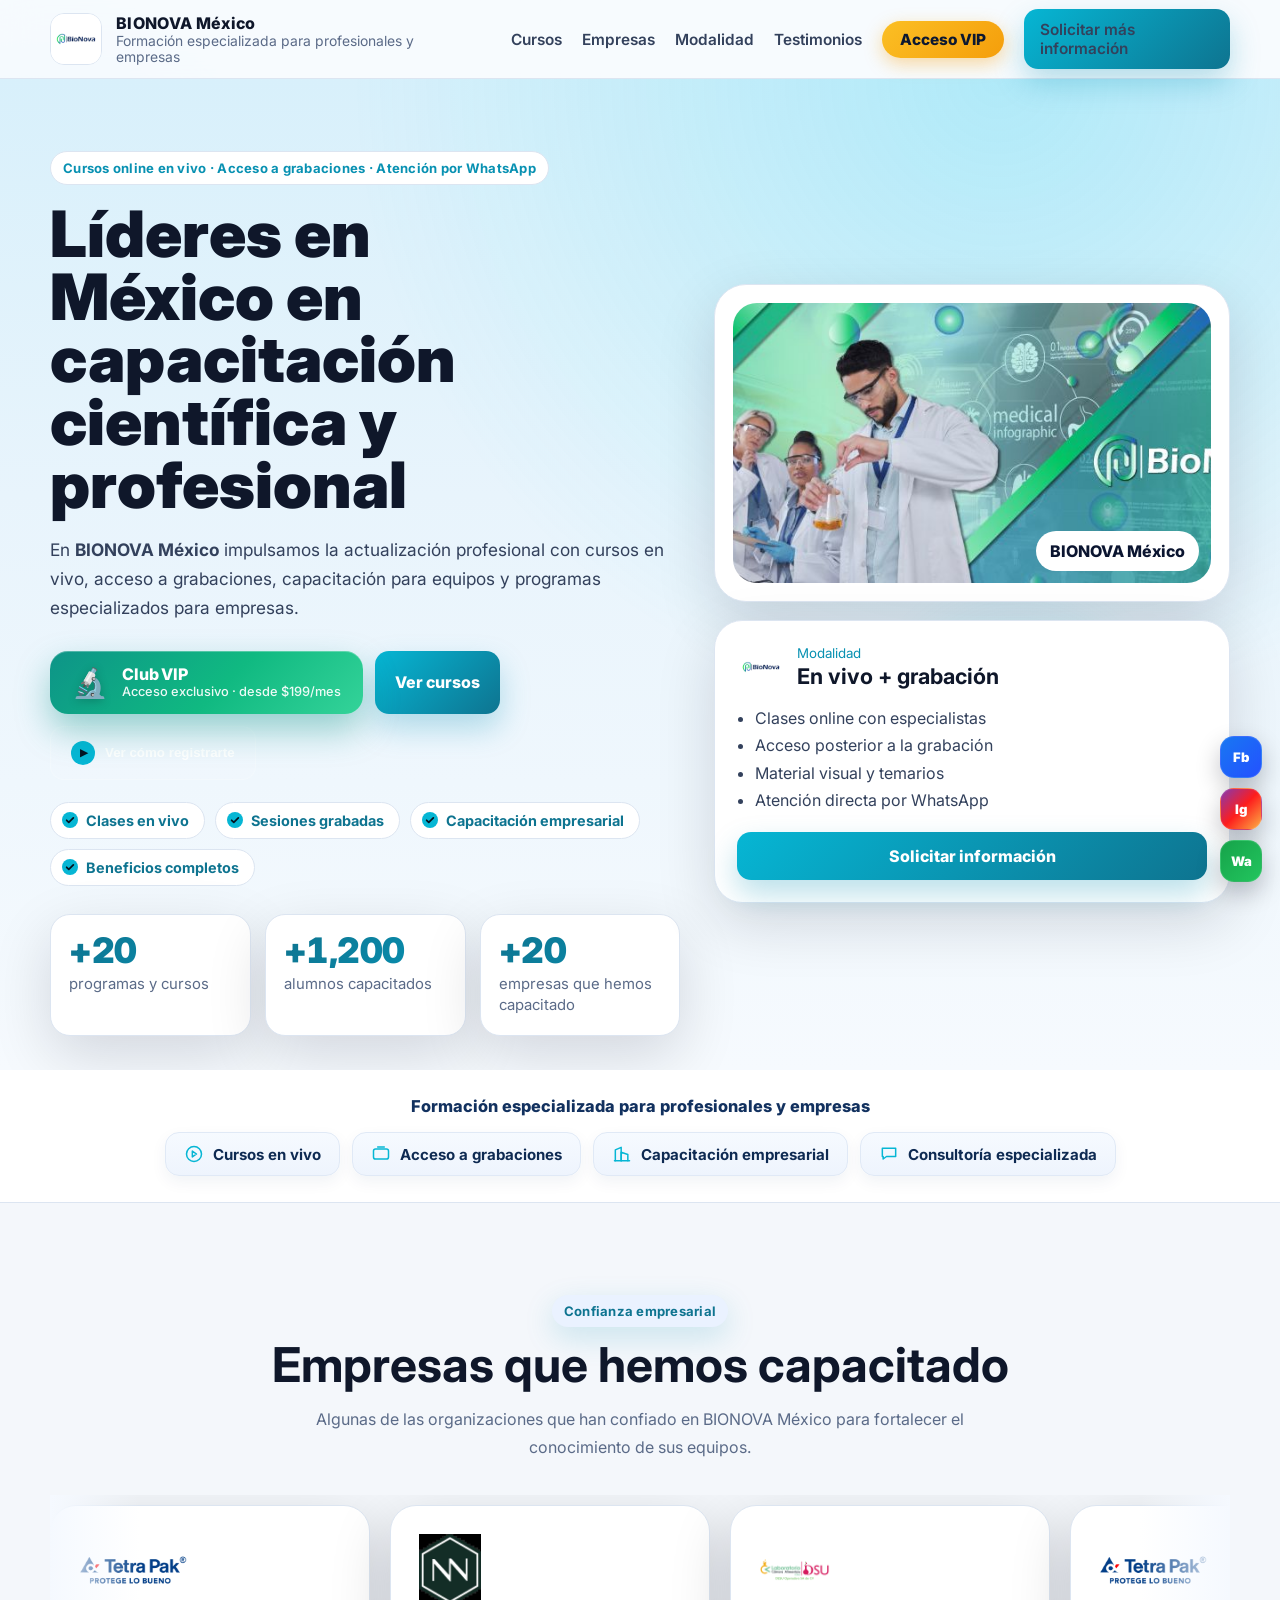
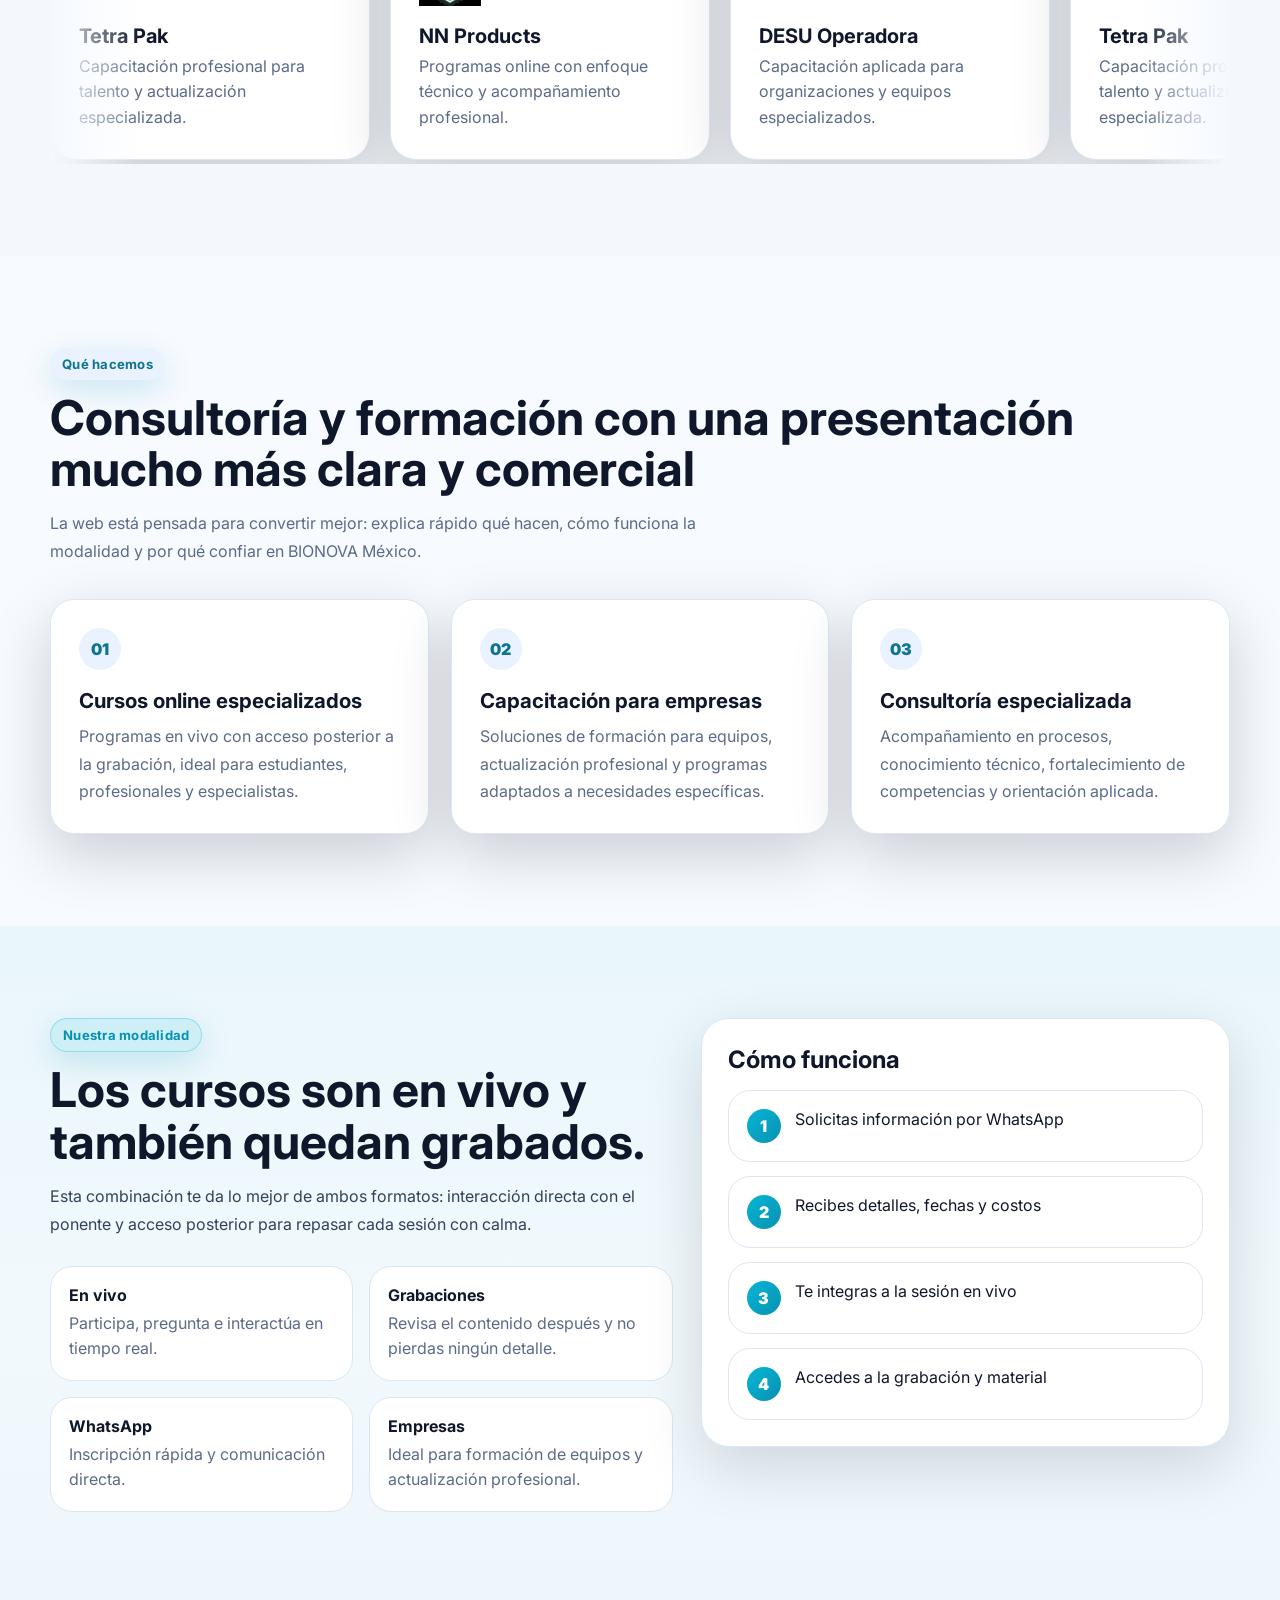
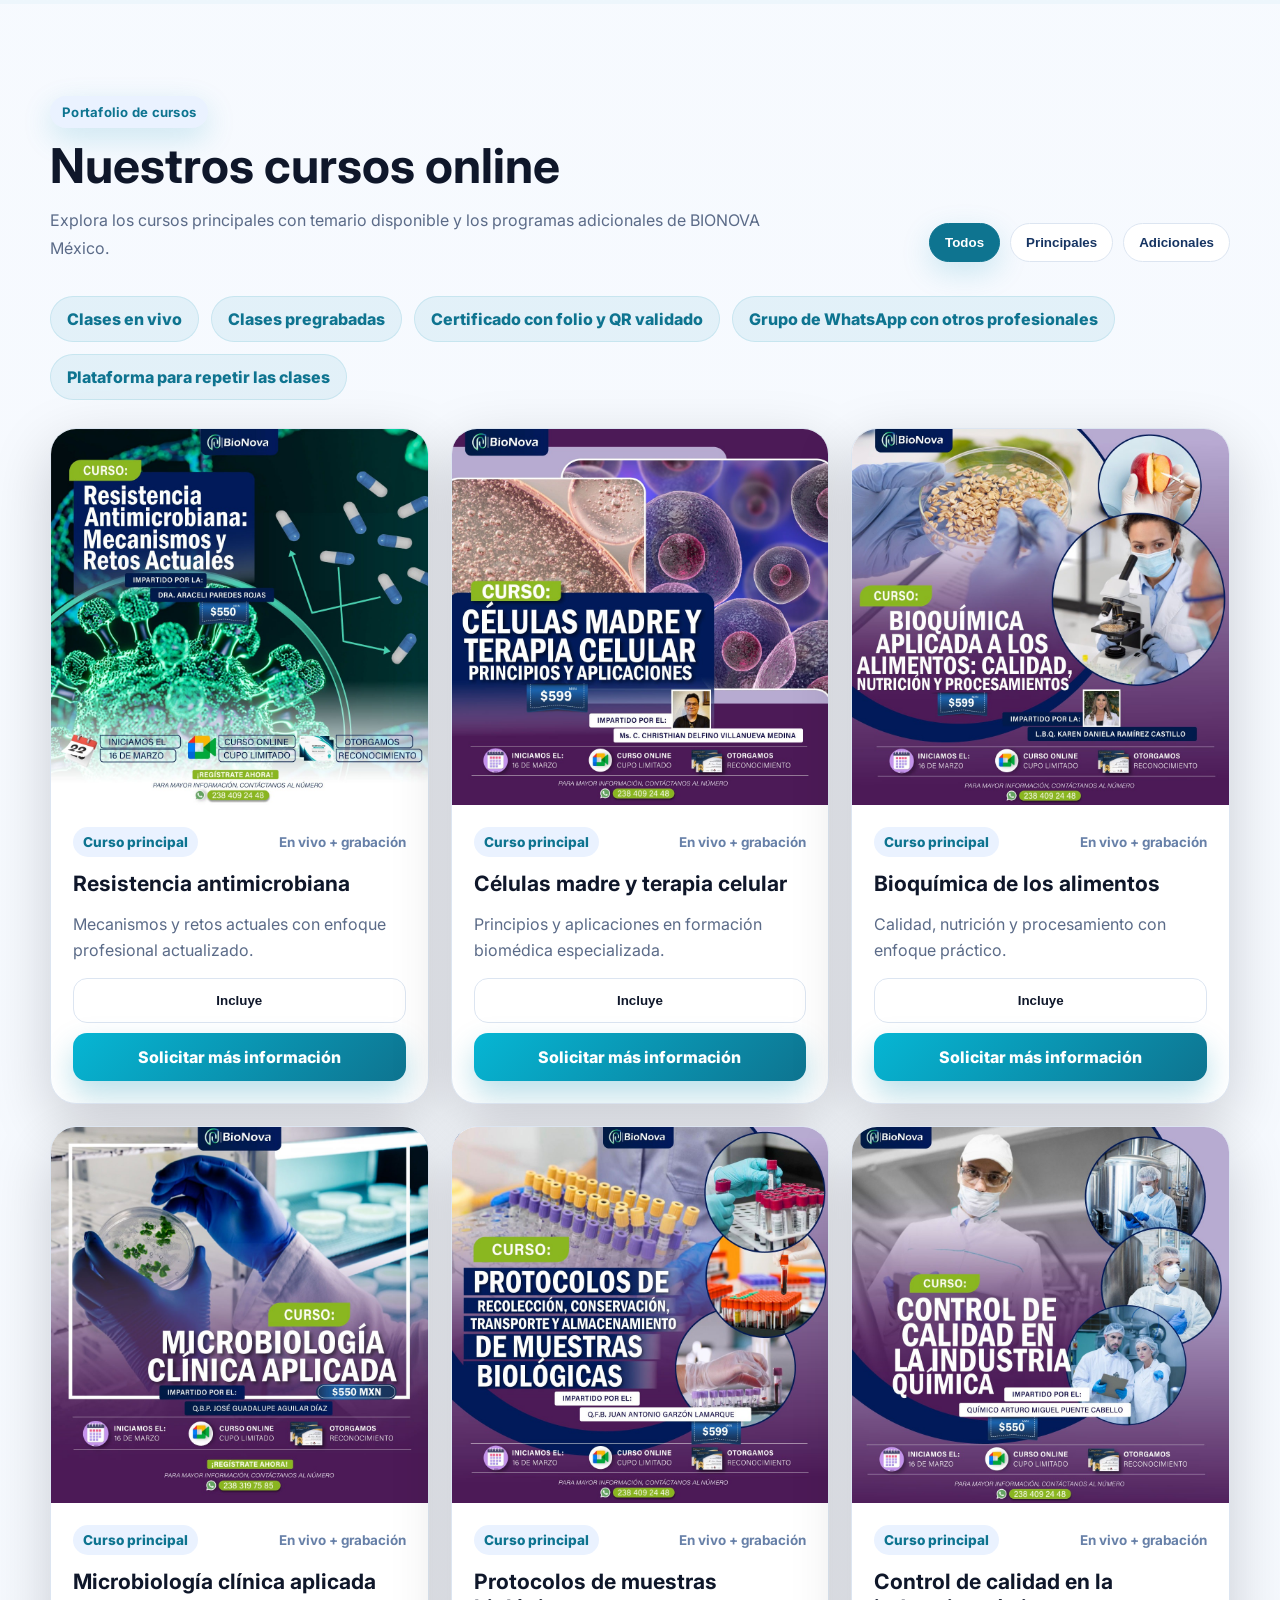
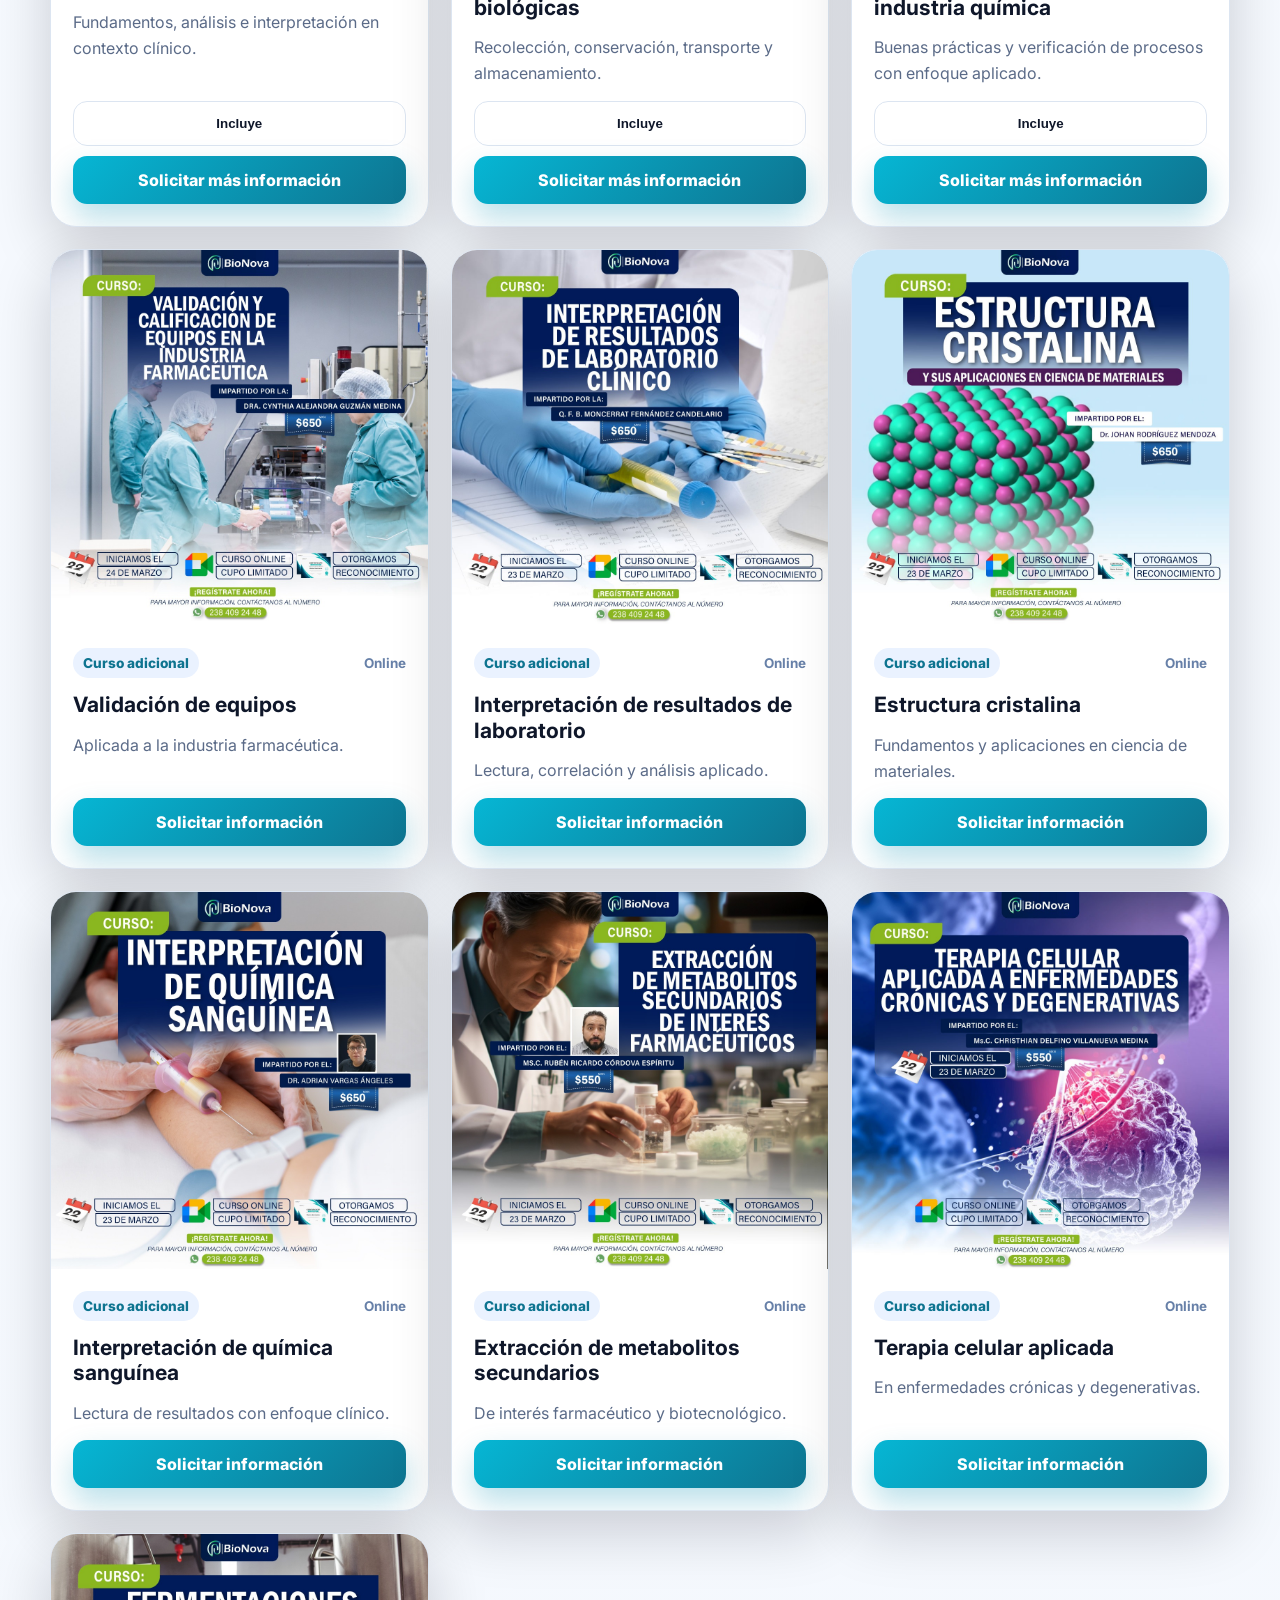
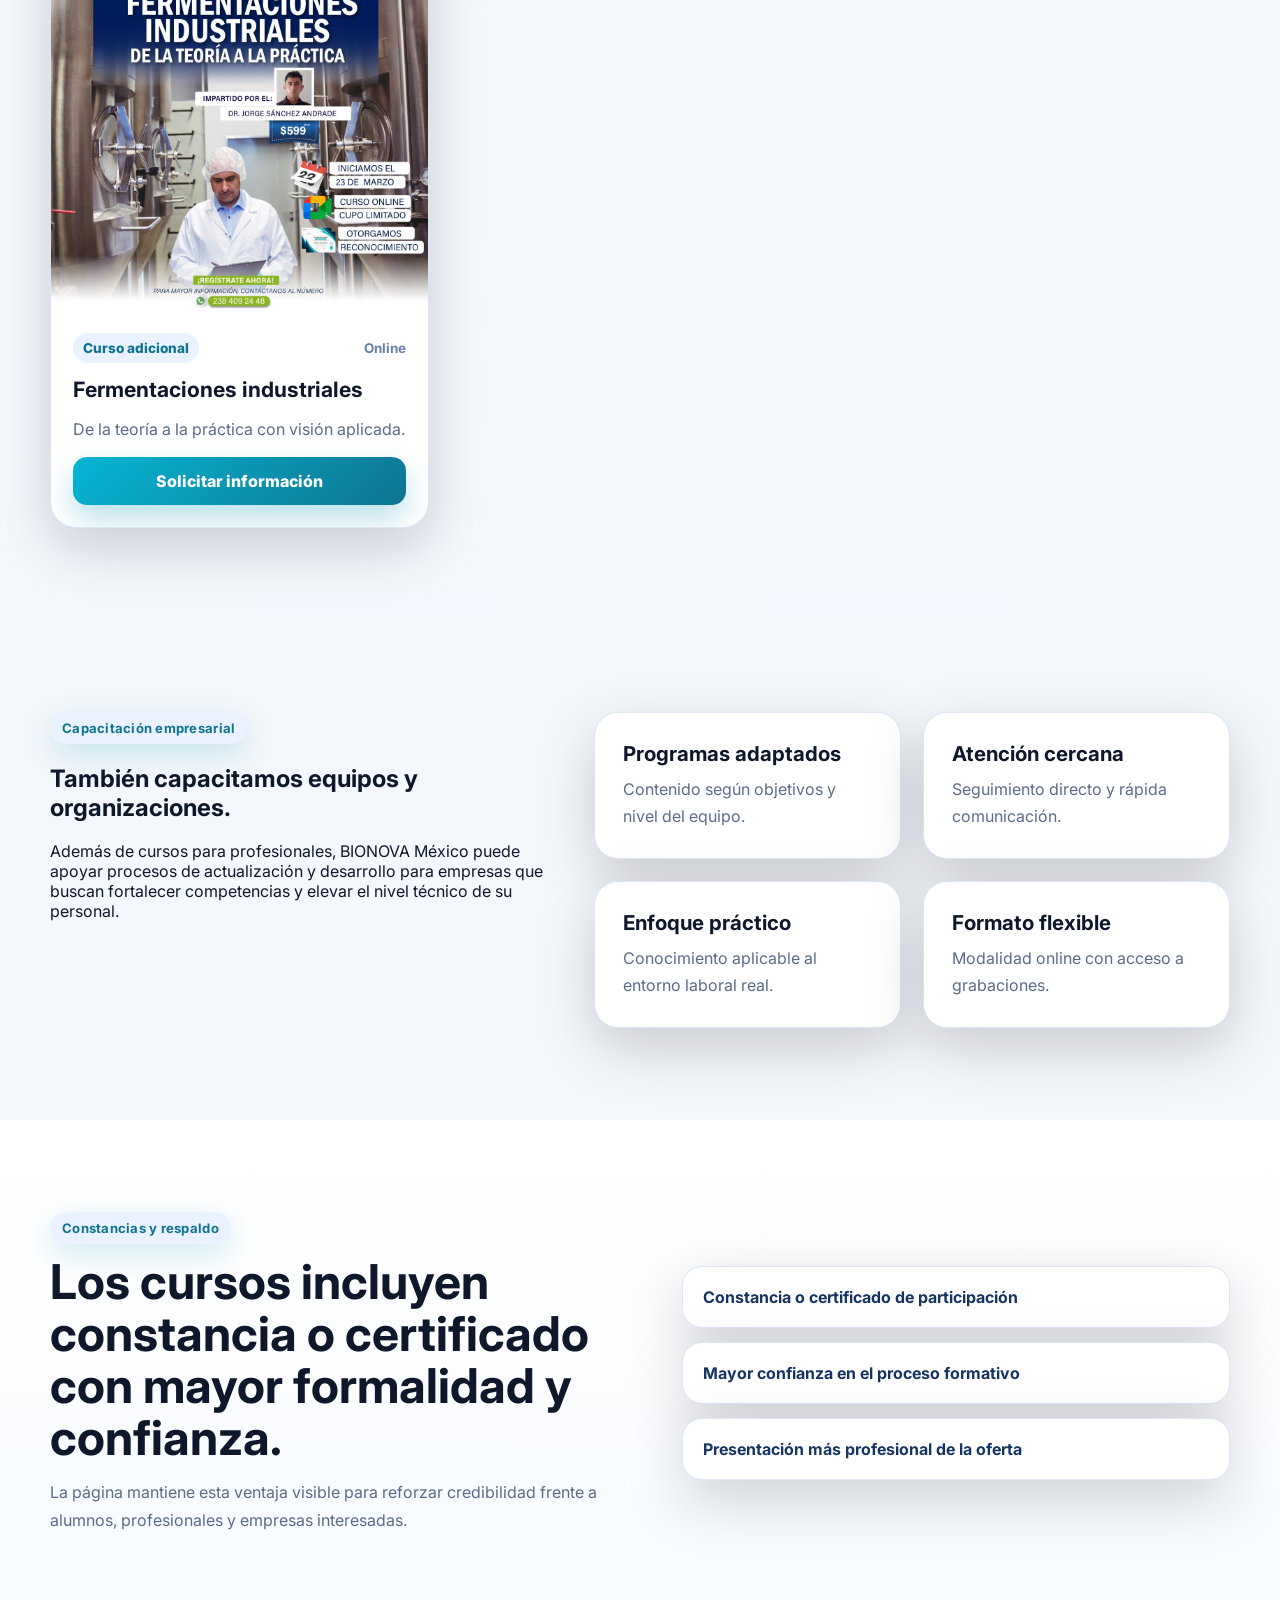
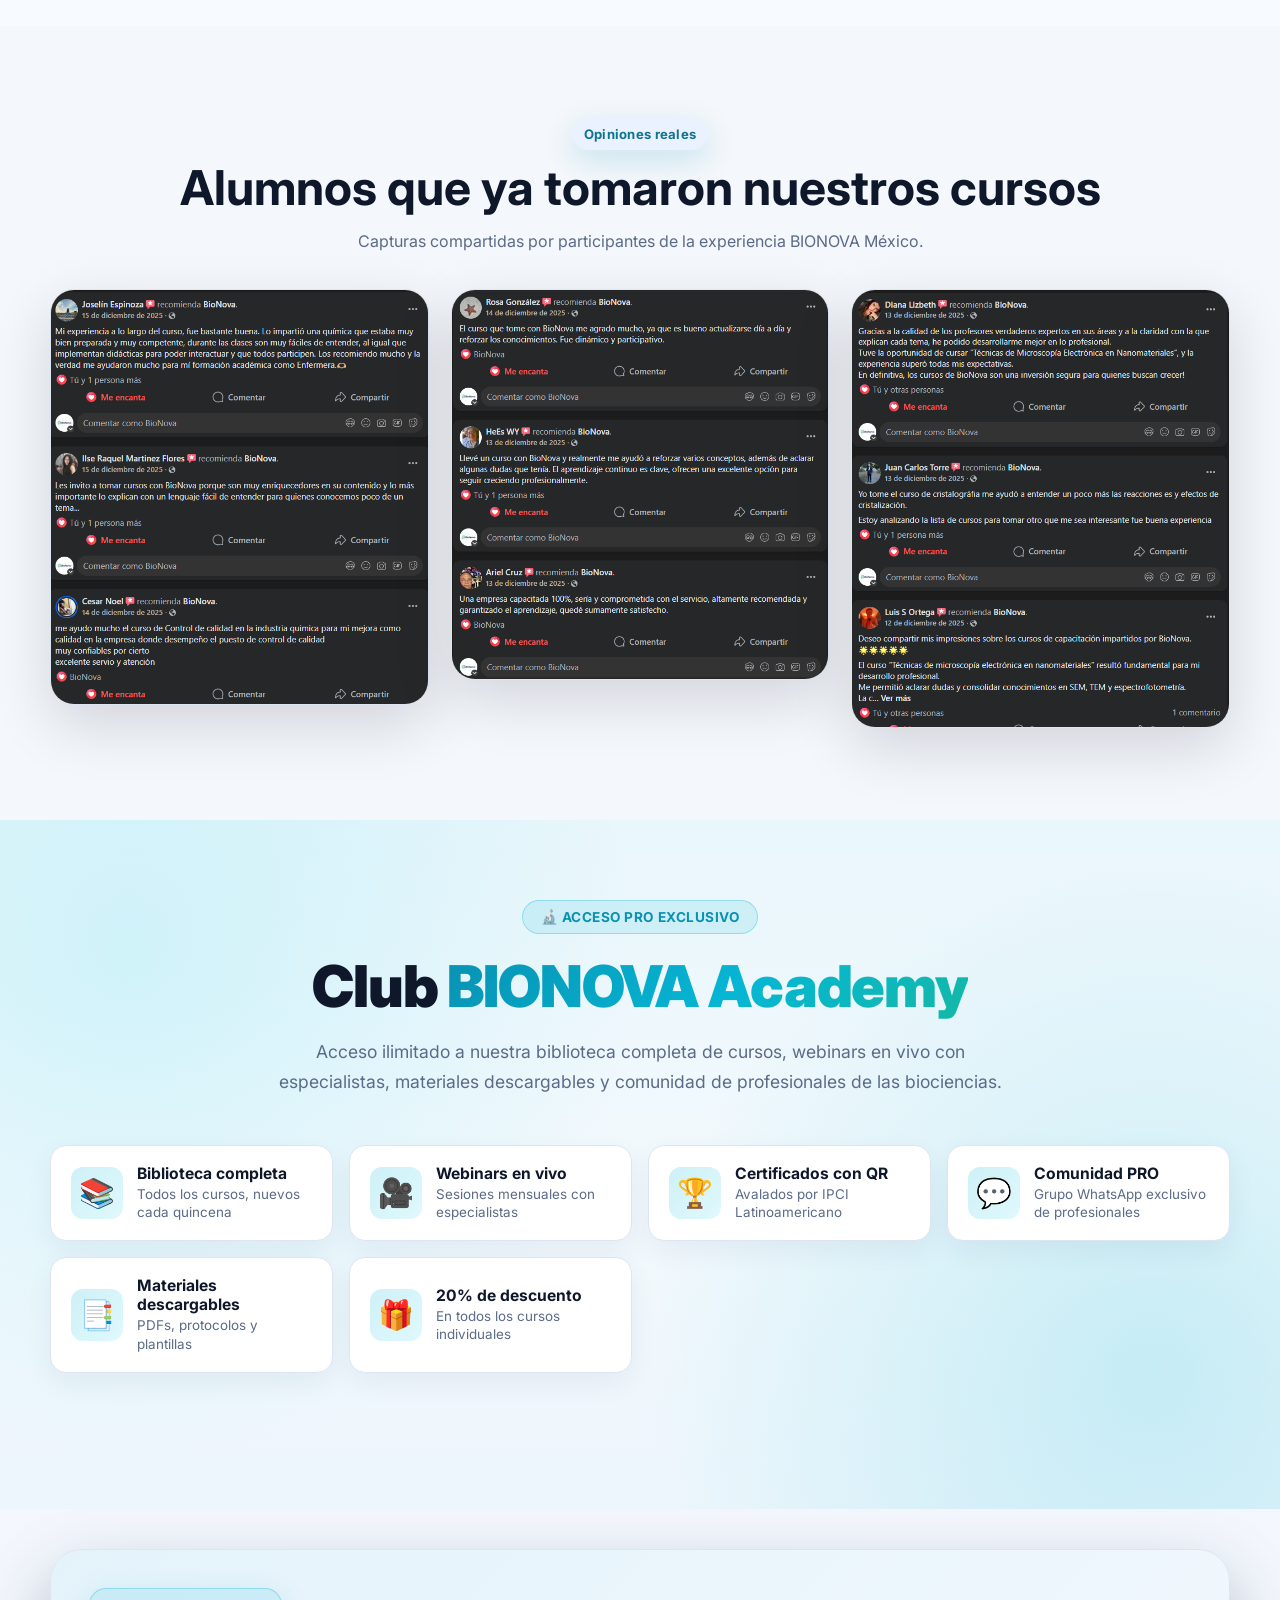
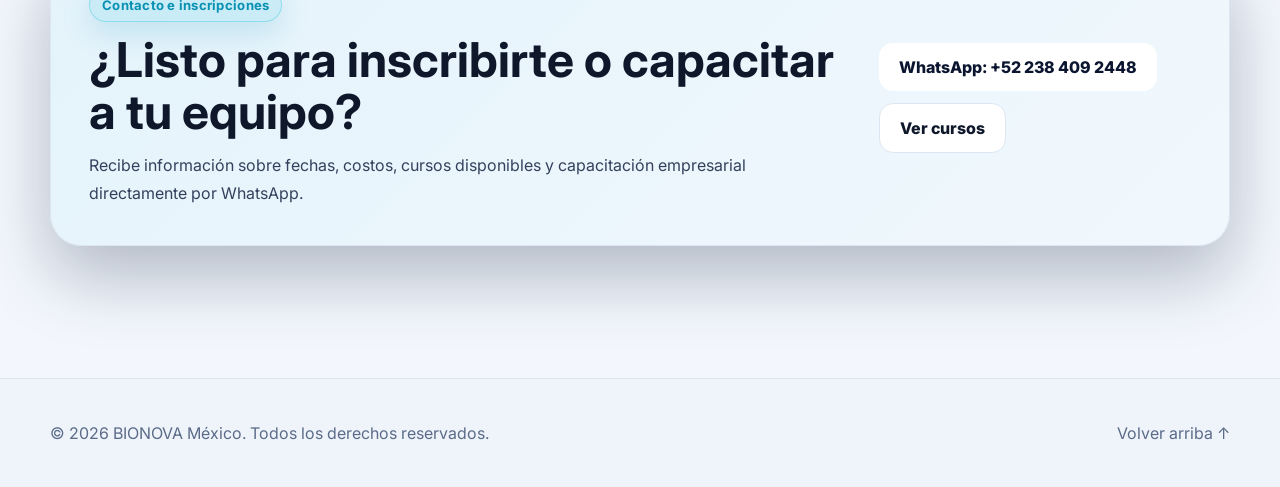
==== commit 77e18fdd: "Add files via upload" ====
--- a/index.html
+++ b/index.html
@@ -67,27 +67,27 @@
             <button class="btn btn-video" type="button" id="open-video-tutorial" aria-controls="video-view">
               <span class="btn-video-play" aria-hidden="true">▶</span> Ver cómo registrarte
             </button>
-            <a class="btn btn-secondary" href="https://wa.me/522384092448?text=Hola%2C%20quiero%20informaci%C3%B3n%20sobre%20los%20cursos%20de%20BIONOVA%20M%C3%A9xico" target="_blank" rel="noopener noreferrer">WhatsApp</a>
-          </div>
-
-          <div class="hero-points">
-            <span>Clases en vivo</span>
-            <span>Sesiones grabadas</span>
-            <span>Capacitación empresarial</span>
-            <span>Beneficios completos</span>
-          </div>
+          </div>
+
+          <!-- MODIFICADO: features del hero como chips con ícono (antes eran pills sueltas) -->
+          <ul class="hero-points">
+            <li><svg class="hp-check" width="16" height="16" viewBox="0 0 24 24" aria-hidden="true"><circle cx="12" cy="12" r="12" fill="var(--primary)"/><path d="M7 12.4l3.2 3.2L17 8.8" fill="none" stroke="#04121f" stroke-width="2.6" stroke-linecap="round" stroke-linejoin="round"/></svg>Clases en vivo</li>
+            <li><svg class="hp-check" width="16" height="16" viewBox="0 0 24 24" aria-hidden="true"><circle cx="12" cy="12" r="12" fill="var(--primary)"/><path d="M7 12.4l3.2 3.2L17 8.8" fill="none" stroke="#04121f" stroke-width="2.6" stroke-linecap="round" stroke-linejoin="round"/></svg>Sesiones grabadas</li>
+            <li><svg class="hp-check" width="16" height="16" viewBox="0 0 24 24" aria-hidden="true"><circle cx="12" cy="12" r="12" fill="var(--primary)"/><path d="M7 12.4l3.2 3.2L17 8.8" fill="none" stroke="#04121f" stroke-width="2.6" stroke-linecap="round" stroke-linejoin="round"/></svg>Capacitación empresarial</li>
+            <li><svg class="hp-check" width="16" height="16" viewBox="0 0 24 24" aria-hidden="true"><circle cx="12" cy="12" r="12" fill="var(--primary)"/><path d="M7 12.4l3.2 3.2L17 8.8" fill="none" stroke="#04121f" stroke-width="2.6" stroke-linecap="round" stroke-linejoin="round"/></svg>Beneficios completos</li>
+          </ul>
 
           <div class="stats-grid">
             <article class="stat-card reveal">
-              <strong data-count="+20">0</strong>
+              <strong data-count="+20">+20</strong>
               <span>programas y cursos</span>
             </article>
             <article class="stat-card reveal">
-              <strong data-count="+1200">0</strong>
+              <strong data-count="+1200">+1,200</strong>
               <span>alumnos capacitados</span>
             </article>
             <article class="stat-card reveal">
-              <strong data-count="+20">0</strong>
+              <strong data-count="+20">+20</strong>
               <span>empresas que hemos capacitado</span>
             </article>
           </div>
@@ -119,13 +119,28 @@
       </div>
     </section>
 
-    <section class="logo-strip reveal">
-      <div class="container logo-strip-inner">
-        <span>Formación especializada para profesionales y empresas</span>
-        <span>Cursos en vivo</span>
-        <span>Acceso a grabaciones</span>
-        <span>Capacitación empresarial</span>
-        <span>Consultoría especializada</span>
+    <!-- MODIFICADO: categorías reestructuradas (título + chips con ícono, antes eran pills sueltas) -->
+    <section class="cat-strip reveal">
+      <div class="container">
+        <p class="cat-strip-title">Formación especializada para profesionales y empresas</p>
+        <ul class="cat-chips">
+          <li>
+            <svg viewBox="0 0 24 24" aria-hidden="true"><circle cx="12" cy="12" r="9"/><path d="M10 8.5l5 3.5-5 3.5z"/></svg>
+            Cursos en vivo
+          </li>
+          <li>
+            <svg viewBox="0 0 24 24" aria-hidden="true"><rect x="3" y="6" width="18" height="12" rx="2.5"/><path d="M8 3.5h8"/></svg>
+            Acceso a grabaciones
+          </li>
+          <li>
+            <svg viewBox="0 0 24 24" aria-hidden="true"><path d="M4 20V7l7-3v16"/><path d="M11 20V10l8 2.5V20"/><path d="M3 20h18"/></svg>
+            Capacitación empresarial
+          </li>
+          <li>
+            <svg viewBox="0 0 24 24" aria-hidden="true"><path d="M4 5h16v10H9l-4 3v-3H4z"/></svg>
+            Consultoría especializada
+          </li>
+        </ul>
       </div>
     </section>
 
@@ -721,10 +736,9 @@
     </div>
   </div>
 
-  <!-- MODIFICADO: apartado "Cómo registrarte" — vista completa dentro de la misma página (video de Google Drive, sin storage del repo) -->
-  <section class="video-view" id="video-view" hidden aria-label="Video: cómo registrarte">
+  <!-- MODIFICADO: apartado "Cómo registrarte" — vista aparte en la misma página (oculta el resto, no se sobrepone). Video de Google Drive, sin storage del repo. -->
+  <section class="video-view" id="video-view" aria-label="Video: cómo registrarte">
     <div class="video-view-inner">
-      <button class="btn video-back" type="button" id="video-view-back">← Volver</button>
       <span class="section-kicker">Tutorial · 1:50</span>
       <h2>Cómo registrarte paso a paso</h2>
       <p class="video-view-sub">Te mostramos cómo crear tu cuenta y activar tu acceso en menos de dos minutos.</p>
@@ -738,17 +752,16 @@
                 loading="lazy"></iframe>
       </div>
       <p class="video-view-hint">Tip: usa el ícono de pantalla completa del reproductor para verlo más grande.</p>
-      <button class="btn video-back video-back-bottom" type="button" id="video-view-back-2">← Volver al inicio</button>
+      <button class="btn video-back" type="button" id="video-view-back">← Volver al inicio</button>
     </div>
   </section>
 
-  <!-- MODIFICADO: control del apartado de video (hash #como-registrarte, botón atrás del navegador/celular también regresa) -->
+  <!-- MODIFICADO: control del apartado de video (hash #como-registrarte, el botón atrás del navegador/celular también regresa) -->
   <script>
     (function () {
       var vista  = document.getElementById('video-view');
       var vOpen  = document.getElementById('open-video-tutorial');
       var vBack  = document.getElementById('video-view-back');
-      var vBack2 = document.getElementById('video-view-back-2');
       var vFrame = document.getElementById('video-tutorial-iframe');
       if (!vista || !vOpen || !vFrame) return;
 
@@ -758,27 +771,25 @@
         if (vFrame.getAttribute('src') !== vFrame.dataset.src) {
           vFrame.setAttribute('src', vFrame.dataset.src); // carga el video solo al entrar
         }
-        vista.hidden = false;
-        document.body.style.overflow = 'hidden';
-        vista.scrollTop = 0;
+        document.body.classList.add('video-active'); // oculta el resto de la página
+        window.scrollTo(0, 0);
       }
       function ocultar() {
-        vista.hidden = true;
-        document.body.style.overflow = '';
+        document.body.classList.remove('video-active');
         vFrame.setAttribute('src', ''); // detiene la reproducción al salir
       }
       function sincronizar() {
-        if (window.location.hash === HASH) { mostrar(); } else if (!vista.hidden) { ocultar(); }
+        if (window.location.hash === HASH) { mostrar(); }
+        else if (document.body.classList.contains('video-active')) { ocultar(); }
       }
 
       vOpen.addEventListener('click', function () { window.location.hash = HASH; });
       function volver() {
         if (window.location.hash === HASH) { history.back(); } else { ocultar(); }
       }
-      if (vBack)  vBack.addEventListener('click', volver);
-      if (vBack2) vBack2.addEventListener('click', volver);
+      if (vBack) vBack.addEventListener('click', volver);
       document.addEventListener('keydown', function (e) {
-        if (e.key === 'Escape' && !vista.hidden) volver();
+        if (e.key === 'Escape' && document.body.classList.contains('video-active')) volver();
       });
 
       window.addEventListener('hashchange', sincronizar);
--- a/styles.css
+++ b/styles.css
@@ -56,11 +56,16 @@
 .btn-ghost{border:1px solid var(--line);background:#fff;color:var(--text)}
 .btn-small{padding:11px 16px}
 .btn-block{width:100%}
-.hero-points{display:flex;flex-wrap:wrap;gap:10px}
-.hero-points span{padding:10px 12px;border-radius:999px;background:rgba(255,255,255,.08);color:#cffafe;font-weight:700;font-size:.9rem}
+/* MODIFICADO: features del hero como chips con check (tema claro del hero) */
+.hero-points{display:flex;flex-wrap:wrap;gap:10px;list-style:none;padding:0;margin:0}
+.hero-points li{display:inline-flex;align-items:center;gap:8px;padding:9px 15px 9px 11px;border-radius:999px;background:#fff;border:1px solid var(--line);color:#0e7490;font-weight:700;font-size:.9rem;transition:transform .2s ease,box-shadow .2s ease,border-color .2s ease}
+.hero-points li:hover{border-color:var(--primary);transform:translateY(-2px);box-shadow:0 8px 20px rgba(8,145,178,.14)}
+.hero-points .hp-check{flex:none}
 .stats-grid{display:grid;grid-template-columns:repeat(3,1fr);gap:14px;margin-top:28px}
 .stat-card{background:rgba(255,255,255,.08);border:1px solid rgba(255,255,255,.12);border-radius:20px;padding:18px}
-.stat-card strong{display:block;font-size:2rem;font-weight:900;margin-bottom:6px}
+.stat-card strong{display:block;font-size:2.2rem;font-weight:900;margin-bottom:6px;line-height:1;font-variant-numeric:tabular-nums;letter-spacing:-.5px;background:linear-gradient(135deg,#0e7490,#0891b2);-webkit-background-clip:text;background-clip:text;-webkit-text-fill-color:transparent}
+.stat-card strong.is-counting{animation:statRise .5s ease}
+@keyframes statRise{from{transform:translateY(10px);opacity:.3}to{transform:translateY(0);opacity:1}}
 .stat-card span{display:block;color:rgba(255,255,255,.74);font-size:.93rem;line-height:1.45}
 .hero-visual{display:grid;gap:18px}
 .glass{background:rgba(255,255,255,.08);border:1px solid rgba(255,255,255,.12);backdrop-filter:blur(12px);box-shadow:var(--shadow)}
@@ -73,9 +78,14 @@
 .quick-card h2{margin:0;font-size:1.35rem}
 .mini-logo{width:48px;height:48px;border-radius:14px;object-fit:cover}
 .quick-card ul{margin:0 0 18px;padding-left:18px;color:rgba(255,255,255,.82);line-height:1.7}
-.logo-strip{padding:18px 0;background:#fff;border-bottom:1px solid var(--line)}
-.logo-strip-inner{display:flex;gap:18px;flex-wrap:wrap;justify-content:center;align-items:center;color:#12315f;font-weight:800;font-size:.94rem}
-.logo-strip-inner span{padding:12px 16px;border-radius:999px;background:#f4f8fe;border:1px solid #e3ecf8}
+/* MODIFICADO: categorías (título + chips con ícono) */
+.cat-strip{padding:26px 0;background:#fff;border-bottom:1px solid var(--line)}
+.cat-strip-title{margin:0 auto 16px;text-align:center;color:#12315f;font-weight:800;font-size:1.02rem;max-width:46ch}
+.cat-chips{display:flex;gap:12px;flex-wrap:wrap;justify-content:center;align-items:stretch;list-style:none;padding:0;margin:0}
+.cat-chips li{display:inline-flex;align-items:center;gap:9px;padding:11px 18px;border-radius:14px;background:linear-gradient(180deg,#f6faff,#eef4fd);border:1px solid #e0e9f6;color:#0e2a52;font-weight:700;font-size:.94rem;box-shadow:0 6px 16px rgba(12,49,95,.06);transition:transform .2s ease,box-shadow .2s ease,border-color .2s ease}
+.cat-chips li:hover{transform:translateY(-3px);box-shadow:0 14px 28px rgba(12,49,95,.12);border-color:var(--primary)}
+.cat-chips li svg{flex:none;width:20px;height:20px;fill:none;stroke:var(--primary);stroke-width:1.8;stroke-linecap:round;stroke-linejoin:round}
+.cat-chips li svg path{fill:none}
 .section{padding:92px 0}
 .section-soft{background:var(--surface-soft)}
 .section-dark{background:linear-gradient(135deg,#0a1430,#0f234f);color:#fff}
@@ -155,7 +165,8 @@
   .brand-subtitle{display:none}
   .hero h1{max-width:12ch}
   .hero-points{gap:8px}
-  .hero-points span,.logo-strip-inner span{font-size:.84rem}
+  .hero-points li,.cat-chips li{font-size:.84rem}
+  .cat-chips{gap:8px}
   .section{padding:72px 0}
   .cta-box{padding:30px}
 }
@@ -187,16 +198,27 @@
 /* MODIFICADO: botón "Ver cómo registrarte" + apartado de video tutorial (vista completa) */
 .btn-video{background:rgba(255,255,255,.08);border:1px solid rgba(255,255,255,.18);color:#fff}
 .btn-video .btn-video-play{display:grid;place-items:center;width:24px;height:24px;border-radius:999px;background:var(--primary);color:#04121f;font-size:.62rem;padding-left:2px}
-.video-view{position:fixed;inset:0;z-index:80;overflow:auto;-webkit-overflow-scrolling:touch;background:linear-gradient(180deg,#081225 0%,#0c1831 60%,#0b1530 100%)}
-.video-view-inner{max-width:920px;margin:0 auto;padding:28px 18px 48px;color:#fff}
+/* El apartado del video está oculto por defecto; solo aparece con body.video-active */
+.video-view{display:none}
+body.video-active > header,
+body.video-active > main,
+body.video-active > .site-footer,
+body.video-active > .social-dock,
+body.video-active > .modal-backdrop{display:none !important}
+body.video-active{overflow:auto}
+body.video-active .video-view{
+  display:block;min-height:100vh;
+  /* mismo fondo que el hero de la página principal */
+  background:radial-gradient(circle at top left,rgba(94,234,212,.12),transparent 28%),linear-gradient(135deg,var(--bg) 0%,#102247 52%,#0b1530 100%);
+}
+.video-view-inner{max-width:920px;margin:0 auto;padding:48px 18px 56px;color:#fff}
 .video-view h2{margin:.4rem 0 .4rem;font-size:clamp(1.5rem,3.4vw,2.2rem);line-height:1.15;color:#fff}
-.video-view-sub{margin:0 0 18px;color:#94a3b8;max-width:60ch}
-.video-back{background:rgba(255,255,255,.08);border:1px solid rgba(255,255,255,.2);color:#fff;margin-bottom:20px}
-.video-back-bottom{margin:22px 0 0}
-.video-view-hint{margin:12px 0 0;color:#64748b;font-size:.9rem}
+.video-view-sub{margin:0 0 20px;color:#94a3b8;max-width:60ch}
+.video-view-hint{margin:14px 0 0;color:#7c8db0;font-size:.9rem}
+.video-back{background:rgba(255,255,255,.08);border:1px solid rgba(255,255,255,.2);color:#fff;margin:24px 0 0}
 .video-embed{position:relative;width:100%;aspect-ratio:16/9;border-radius:16px;overflow:hidden;background:#000;border:1px solid rgba(148,163,184,.22);box-shadow:0 20px 60px rgba(2,8,23,.5)}
 .video-embed iframe{position:absolute;inset:0;width:100%;height:100%;border:0}
-@media (max-width:640px){.video-view-inner{padding:18px 14px 40px}.video-back{width:100%;justify-content:center}.video-back-bottom{width:100%}}
+@media (max-width:640px){.video-view-inner{padding:34px 14px 44px}.video-back{width:100%;justify-content:center}}
 .modal-copy{padding:4px 4px 18px}
 .modal-copy h3{margin:12px 0 10px;font-size:clamp(1.5rem,3vw,2.2rem);color:#0f172a}
 .modal-copy p{margin:0;color:#4b6385;line-height:1.7}
@@ -1055,7 +1077,6 @@
 .hero{background:radial-gradient(circle at 78% 0%,rgba(34,211,238,.22),transparent 46%),linear-gradient(180deg,#d8f0fb 0%,#e8f4fc 42%,#f6fafe 100%);color:var(--text)}
 .hero p{color:#33415c}
 .eyebrow{background:#fff;border:1px solid var(--line);color:#0891b2}
-.hero-points span{background:#fff;border:1px solid var(--line);color:#0891b2}
 .stat-card{background:#fff;border:1px solid var(--line);box-shadow:var(--shadow)}
 .stat-card span{color:var(--muted)}
 .glass{background:#fff;border:1px solid var(--line);box-shadow:var(--shadow)}
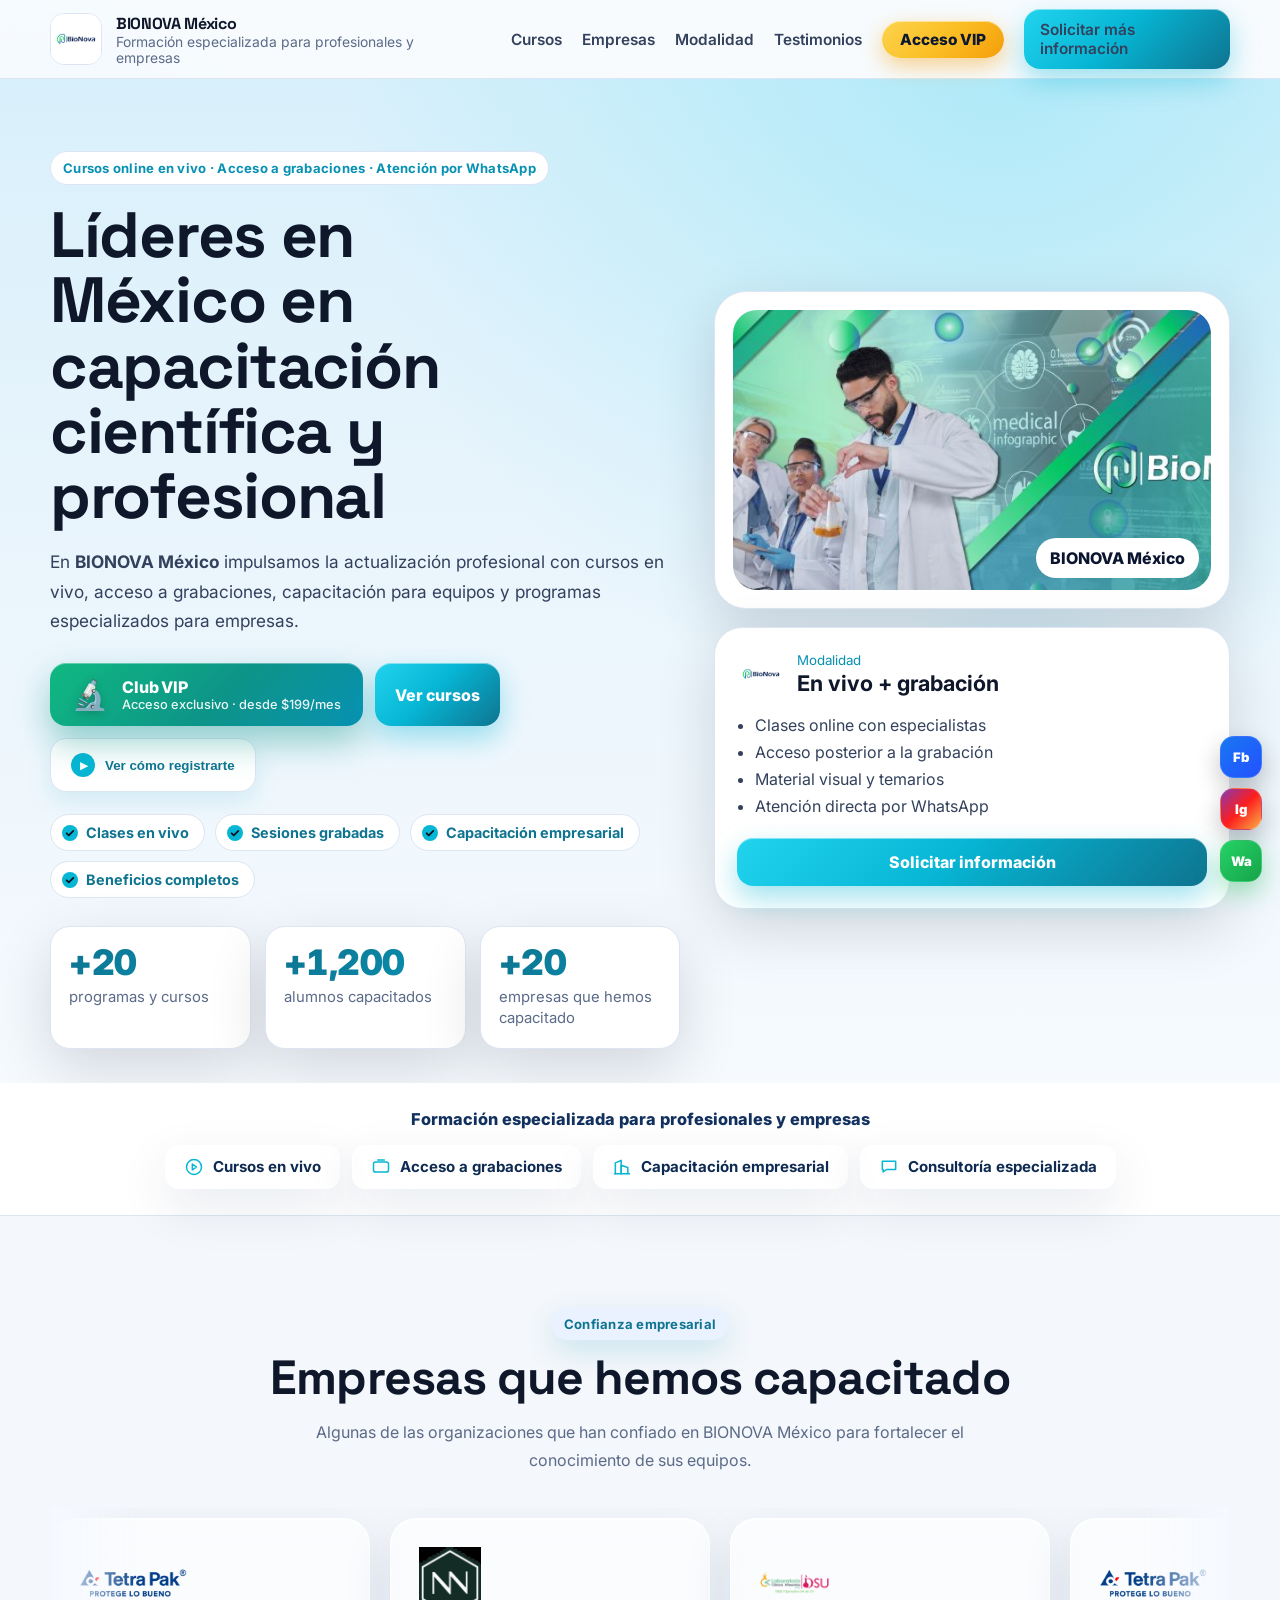
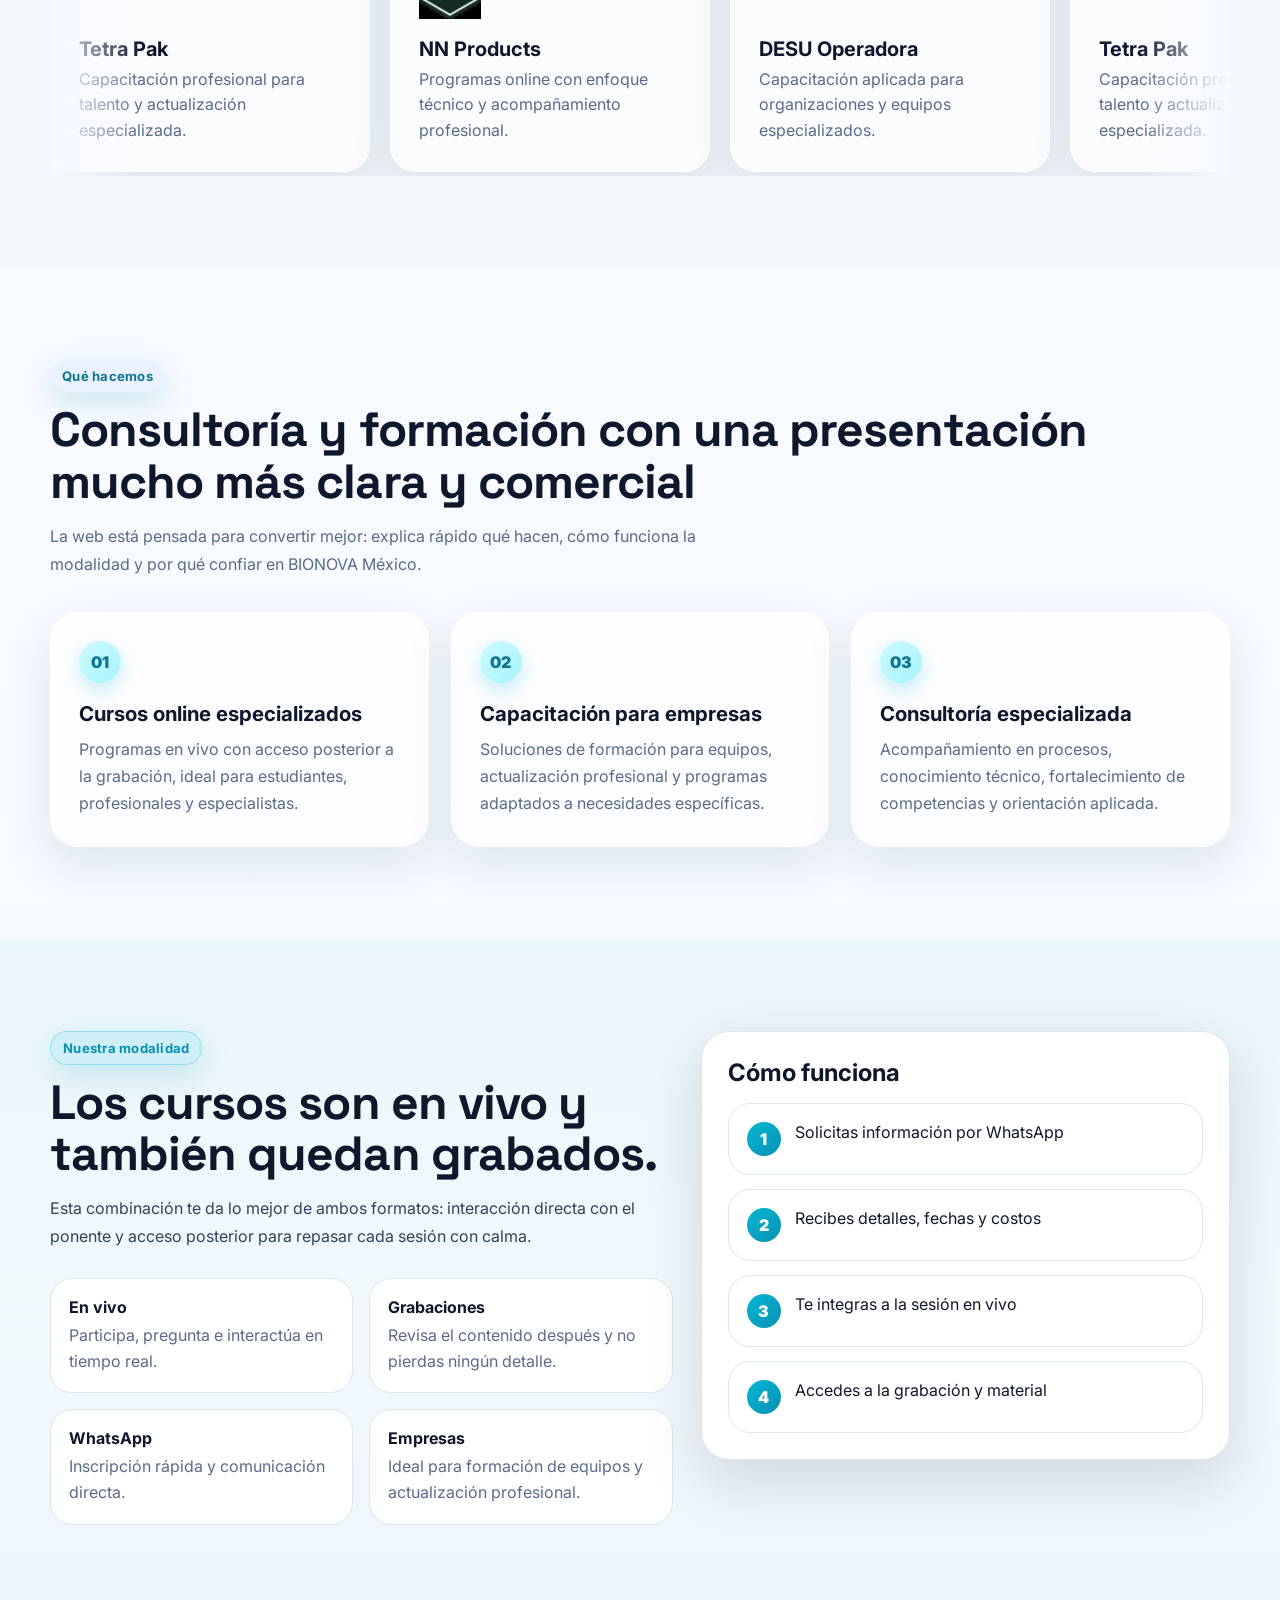
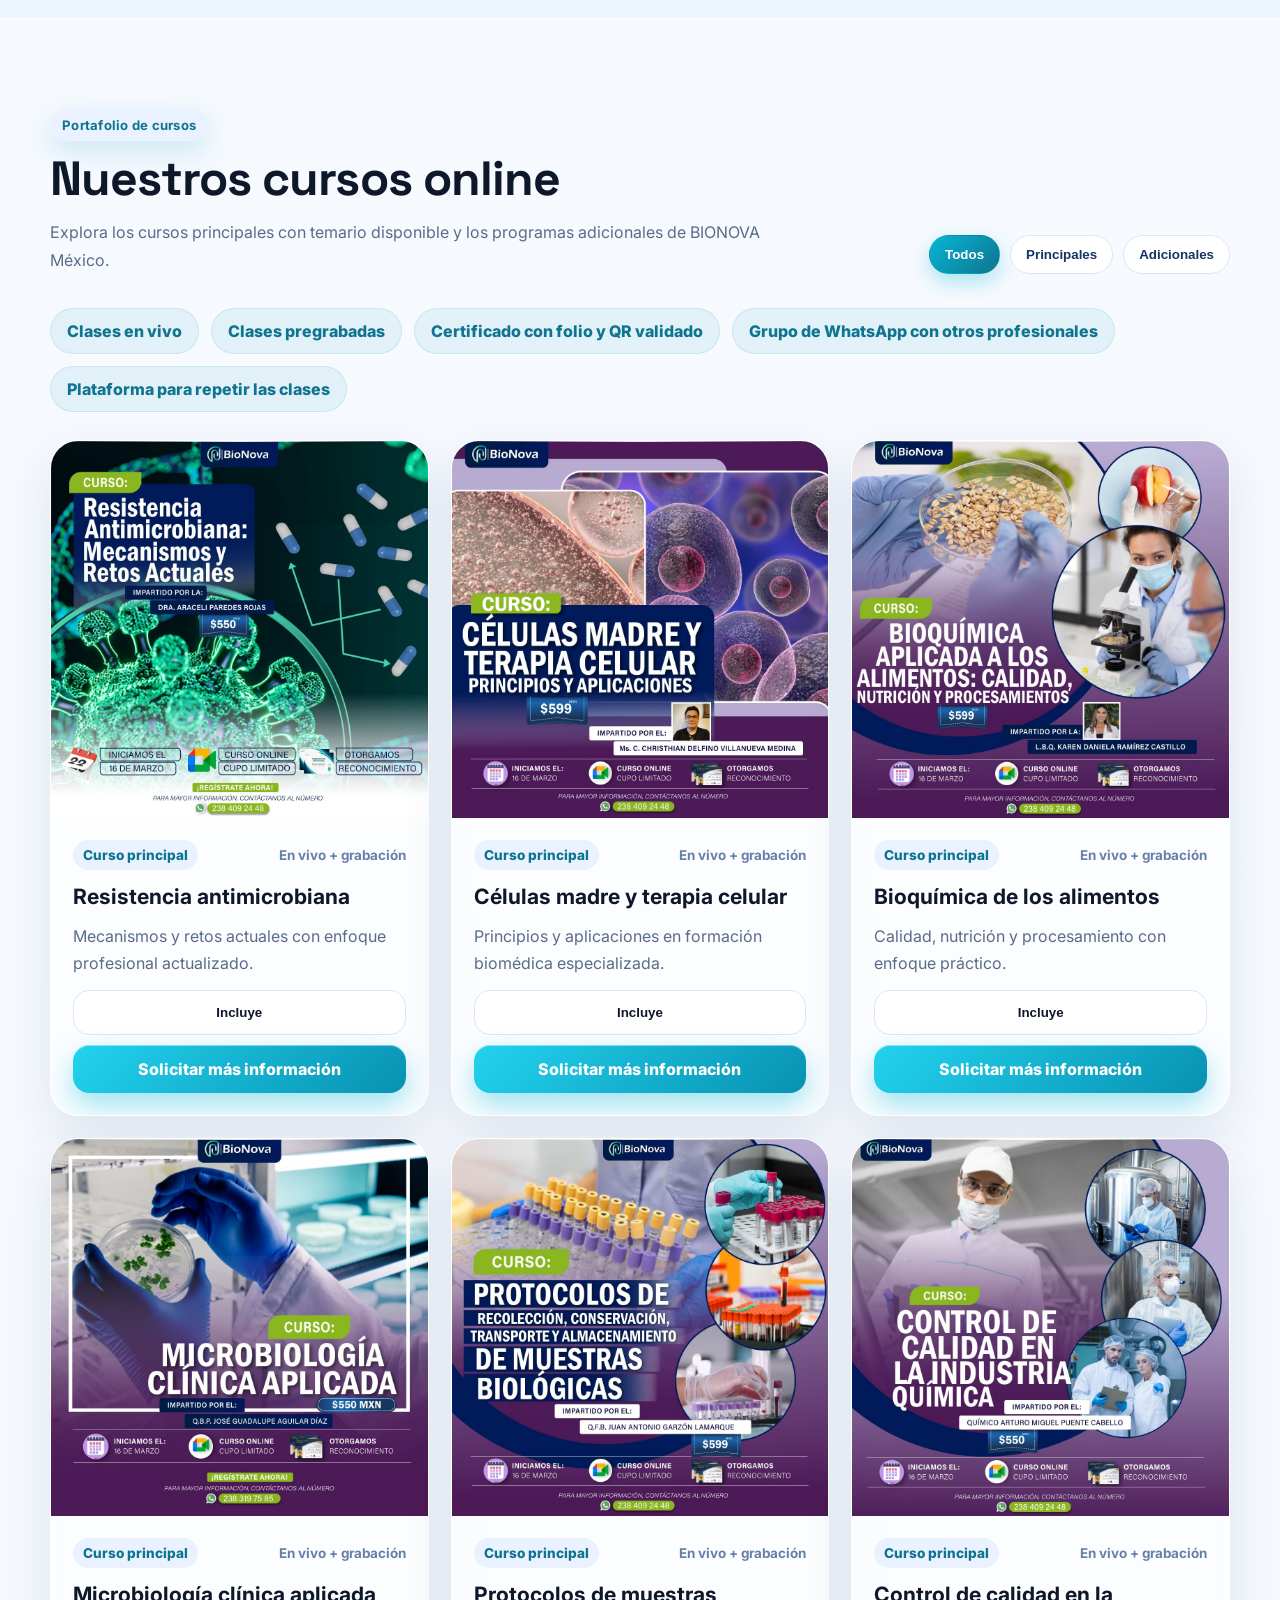
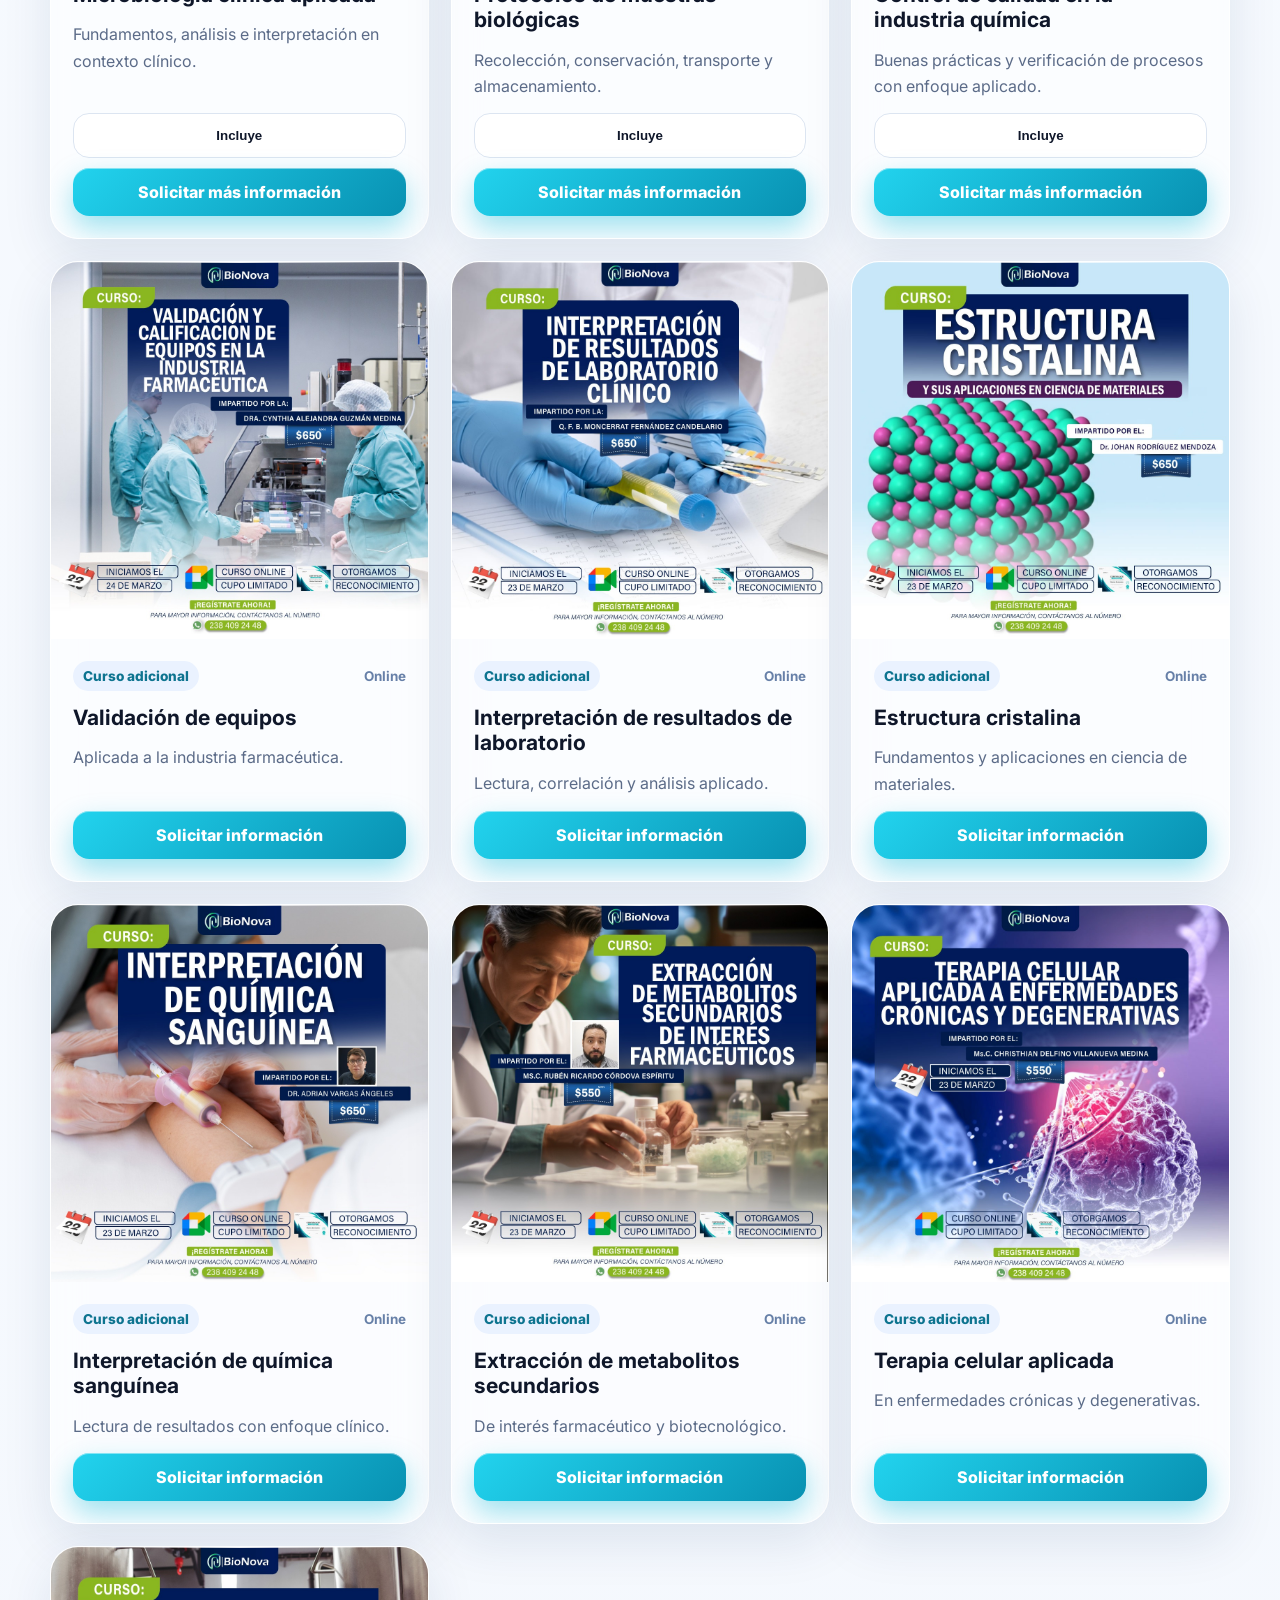
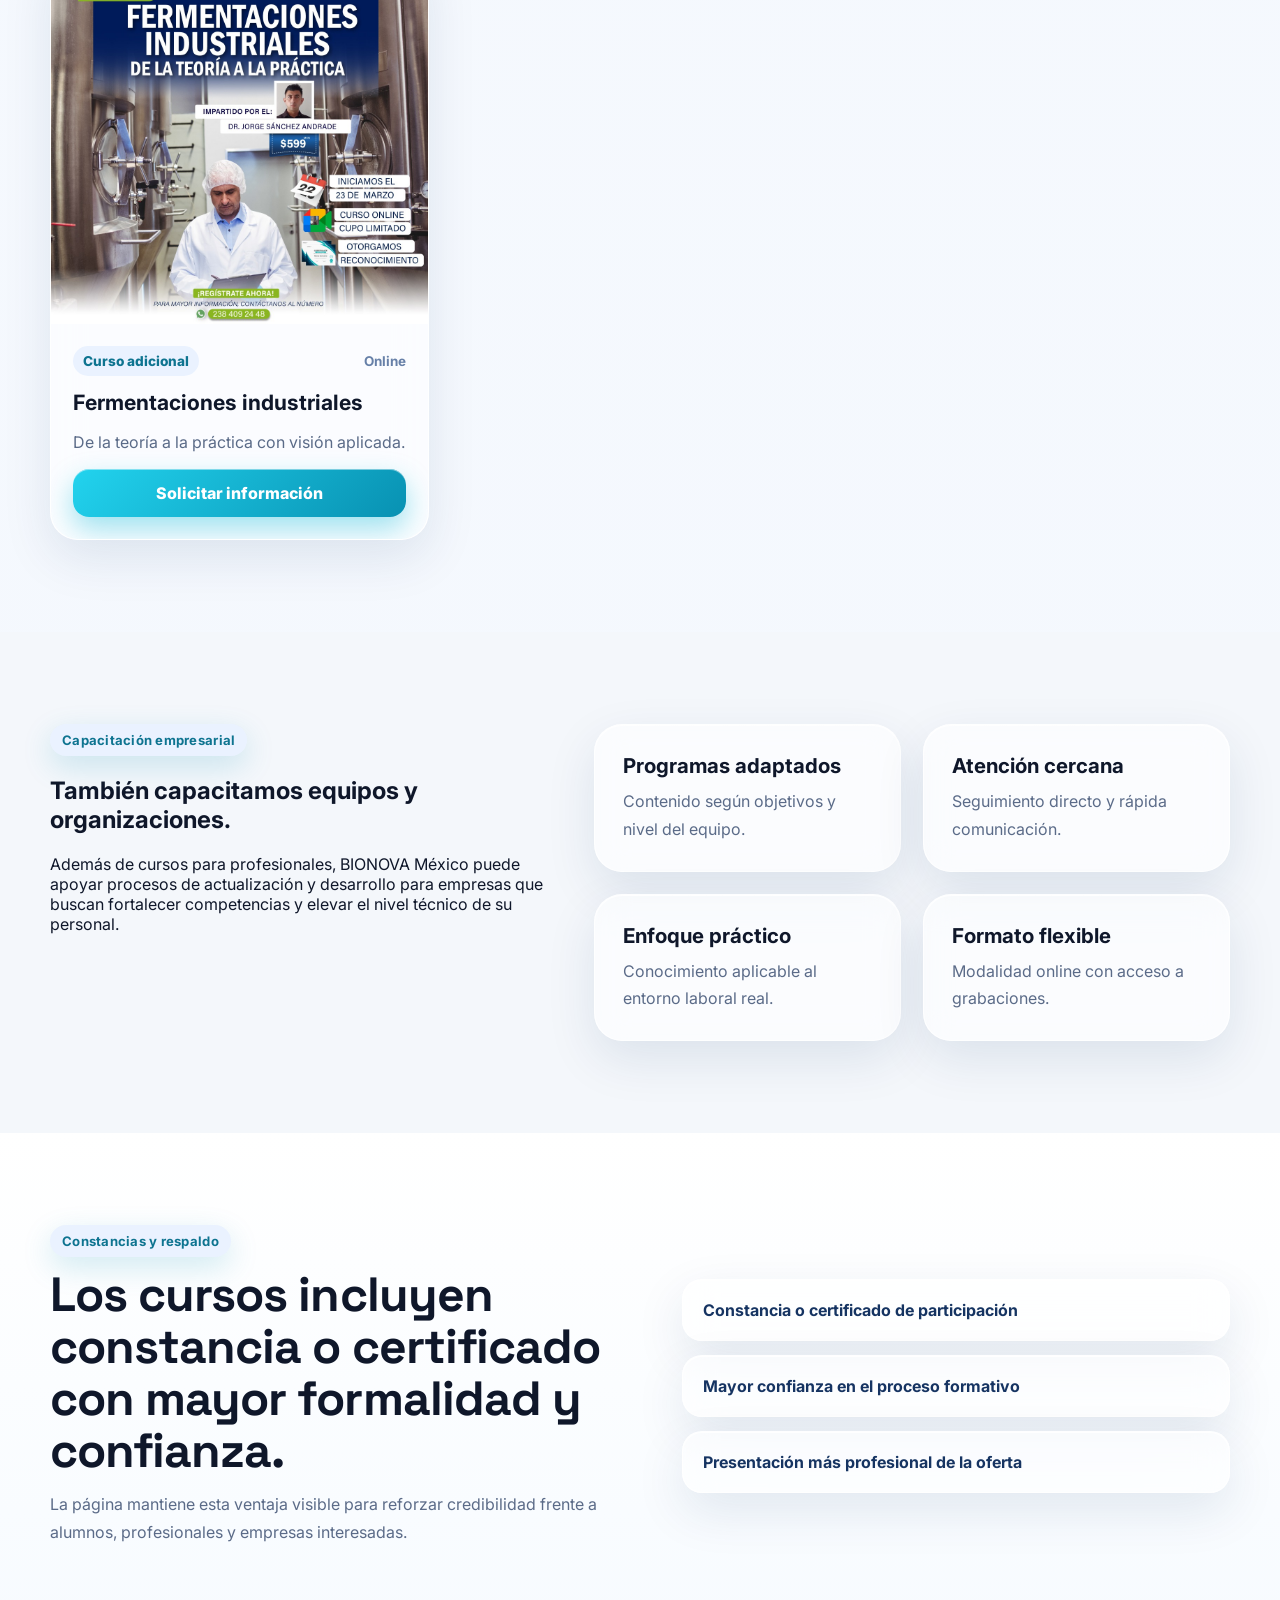
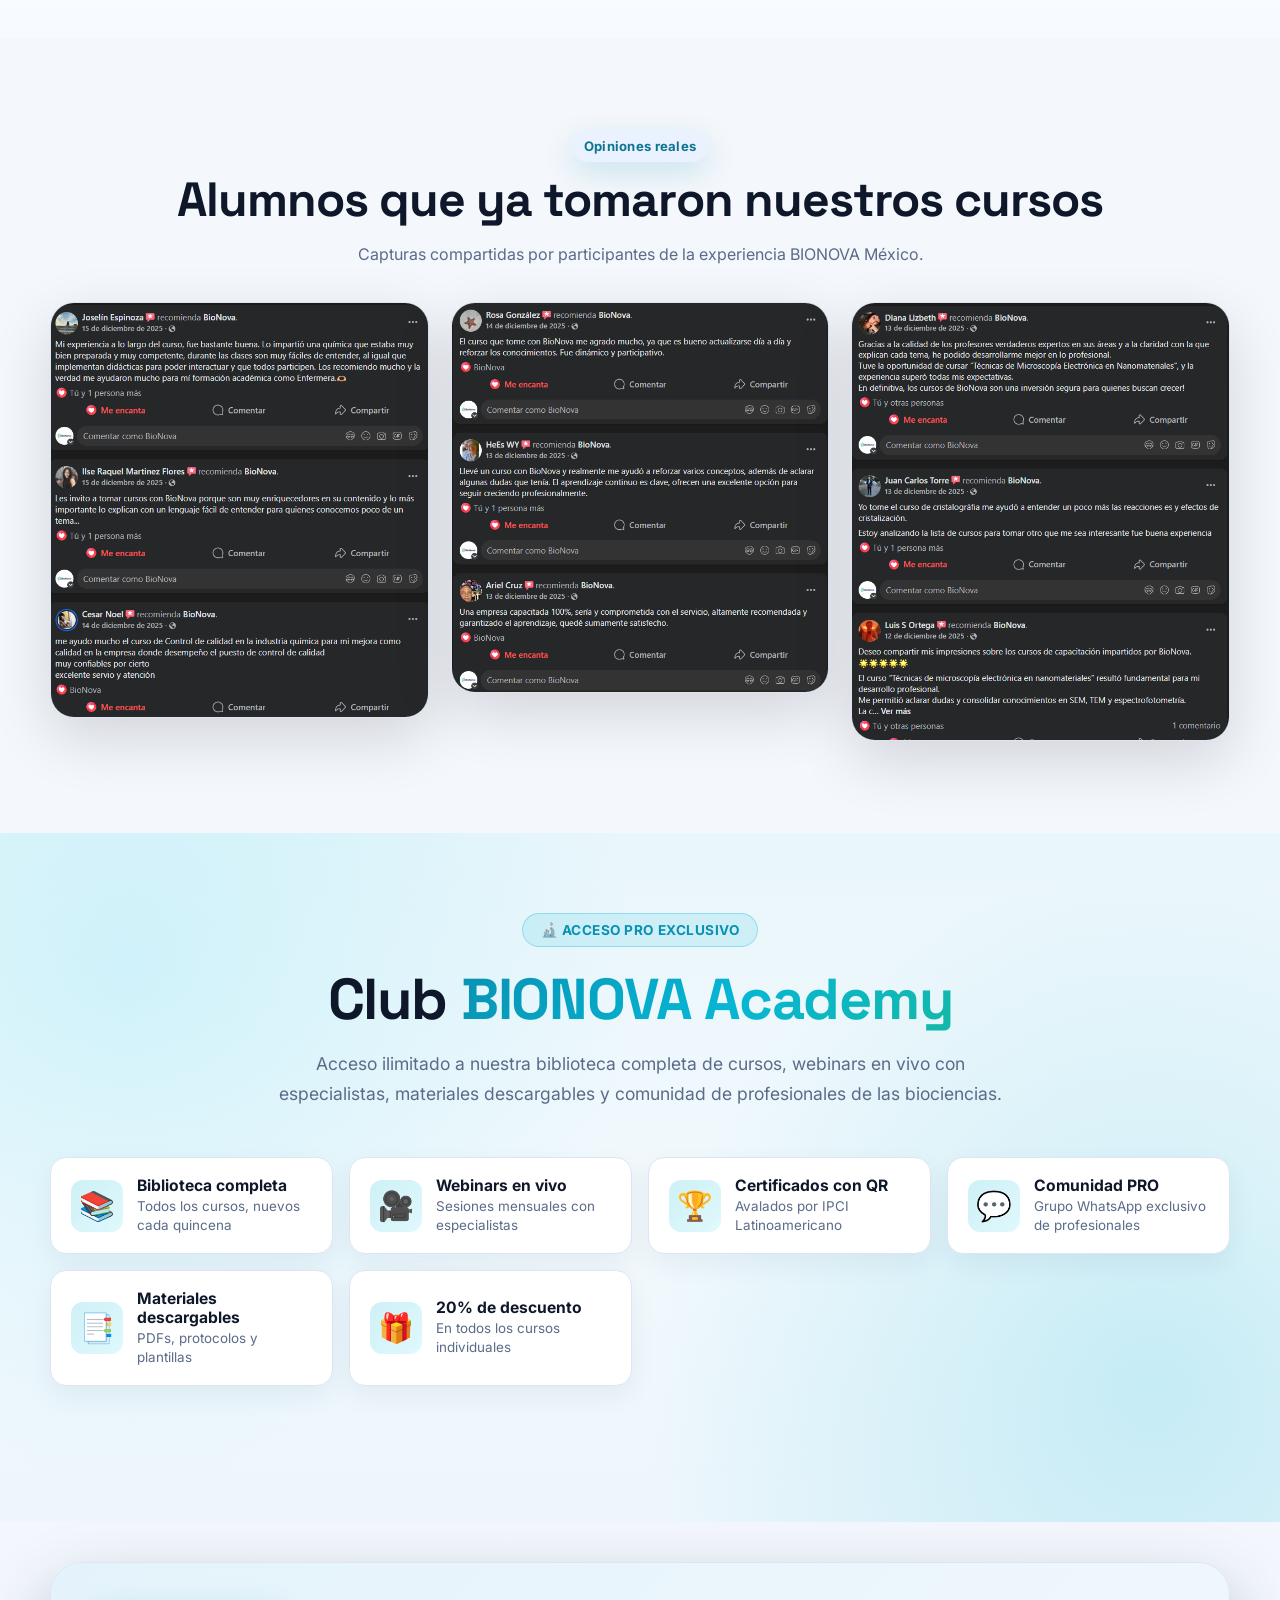
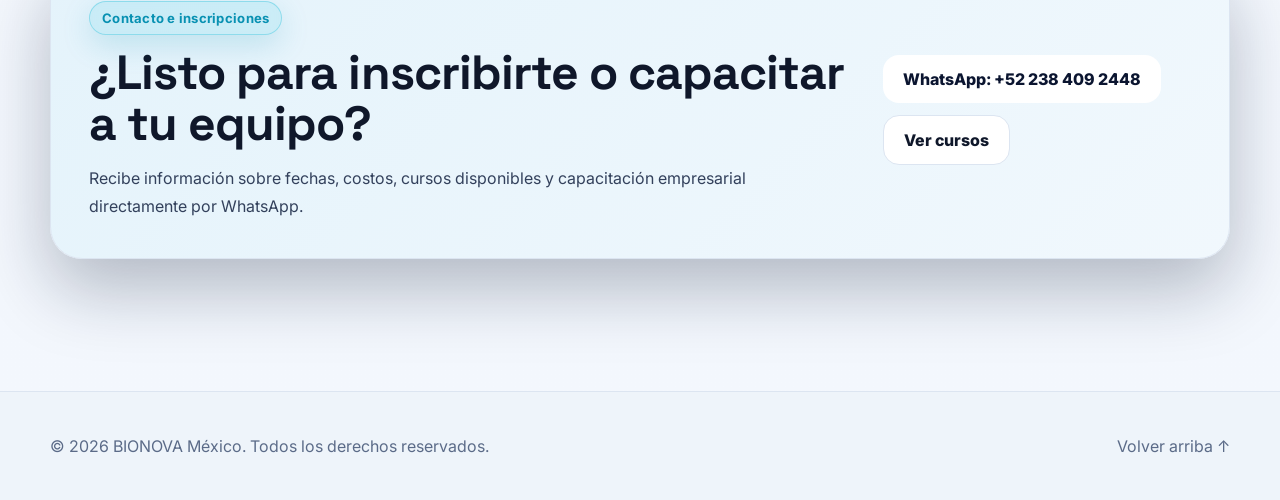
==== commit db033291: "Add files via upload" ====
--- a/index.html
+++ b/index.html
@@ -9,7 +9,7 @@
   <meta name="theme-color" content="#0b1530" />
   <link rel="preconnect" href="https://fonts.googleapis.com">
   <link rel="preconnect" href="https://fonts.gstatic.com" crossorigin>
-  <link href="https://fonts.googleapis.com/css2?family=Inter:wght@400;500;600;700;800;900&display=swap" rel="stylesheet">
+  <link href="https://fonts.googleapis.com/css2?family=Inter:wght@400;500;600;700;800;900&family=Space+Grotesk:wght@500;600;700&display=swap" rel="stylesheet">
   <link rel="stylesheet" href="styles.css" />
 </head>
 <body>
@@ -746,7 +746,7 @@
         <iframe id="video-tutorial-iframe"
                 title="Cómo registrarte en BIONOVA México"
                 src=""
-                data-src="https://drive.google.com/file/d/1XSKzU3LmJ15ad5NlfJQcf3SZ-hcskxY9/preview"
+                data-src="https://drive.google.com/file/d/1XSKzU3LmJ15ad5NlfJQcf3SZ-hcskxY9/preview?autoplay=1"
                 allow="autoplay; fullscreen"
                 allowfullscreen
                 loading="lazy"></iframe>
@@ -756,7 +756,7 @@
     </div>
   </section>
 
-  <!-- MODIFICADO: control del apartado de video (hash #como-registrarte, el botón atrás del navegador/celular también regresa) -->
+  <!-- MODIFICADO: control del apartado de video (pushState/popstate: 1 clic para volver + botón atrás del navegador) -->
   <script>
     (function () {
       var vista  = document.getElementById('video-view');
@@ -766,34 +766,52 @@
       if (!vista || !vOpen || !vFrame) return;
 
       var HASH = '#como-registrarte';
+      var abierto = false;
 
       function mostrar() {
+        if (abierto) return;
         if (vFrame.getAttribute('src') !== vFrame.dataset.src) {
           vFrame.setAttribute('src', vFrame.dataset.src); // carga el video solo al entrar
         }
         document.body.classList.add('video-active'); // oculta el resto de la página
+        abierto = true;
         window.scrollTo(0, 0);
       }
       function ocultar() {
+        if (!abierto) return;
         document.body.classList.remove('video-active');
         vFrame.setAttribute('src', ''); // detiene la reproducción al salir
-      }
-      function sincronizar() {
-        if (window.location.hash === HASH) { mostrar(); }
-        else if (document.body.classList.contains('video-active')) { ocultar(); }
-      }
-
-      vOpen.addEventListener('click', function () { window.location.hash = HASH; });
+        abierto = false;
+      }
+
+      // Abrir: mostramos y empujamos un estado en el historial (para atrapar el botón "atrás")
+      vOpen.addEventListener('click', function () {
+        mostrar();
+        history.pushState({ bnvVideo: true }, '', HASH);
+      });
+
+      // Volver: 1 solo clic. Si empujamos estado, retrocedemos (dispara popstate→ocultar).
       function volver() {
-        if (window.location.hash === HASH) { history.back(); } else { ocultar(); }
+        if (!abierto) return;
+        if (history.state && history.state.bnvVideo) {
+          history.back();
+        } else {
+          ocultar();
+          if (window.location.hash === HASH) { history.replaceState(null, '', window.location.pathname + window.location.search); }
+        }
       }
       if (vBack) vBack.addEventListener('click', volver);
       document.addEventListener('keydown', function (e) {
-        if (e.key === 'Escape' && document.body.classList.contains('video-active')) volver();
+        if (e.key === 'Escape' && abierto) volver();
       });
 
-      window.addEventListener('hashchange', sincronizar);
-      sincronizar(); // por si alguien entra directo con el enlace #como-registrarte
+      // Botón atrás del navegador/celular
+      window.addEventListener('popstate', function () {
+        if (abierto) ocultar();
+      });
+
+      // Si alguien entra directo con el enlace .../#como-registrarte
+      if (window.location.hash === HASH) { mostrar(); }
     })();
   </script>
 
--- a/styles.css
+++ b/styles.css
@@ -208,14 +208,15 @@
 body.video-active{overflow:auto}
 body.video-active .video-view{
   display:block;min-height:100vh;
-  /* mismo fondo que el hero de la página principal */
-  background:radial-gradient(circle at top left,rgba(94,234,212,.12),transparent 28%),linear-gradient(135deg,var(--bg) 0%,#102247 52%,#0b1530 100%);
-}
-.video-view-inner{max-width:920px;margin:0 auto;padding:48px 18px 56px;color:#fff}
-.video-view h2{margin:.4rem 0 .4rem;font-size:clamp(1.5rem,3.4vw,2.2rem);line-height:1.15;color:#fff}
-.video-view-sub{margin:0 0 20px;color:#94a3b8;max-width:60ch}
-.video-view-hint{margin:14px 0 0;color:#7c8db0;font-size:.9rem}
-.video-back{background:rgba(255,255,255,.08);border:1px solid rgba(255,255,255,.2);color:#fff;margin:24px 0 0}
+  /* MISMO fondo claro que el hero real de la página principal */
+  background:radial-gradient(circle at 78% 0%,rgba(34,211,238,.22),transparent 46%),linear-gradient(180deg,#d8f0fb 0%,#e8f4fc 42%,#f6fafe 100%);
+}
+.video-view-inner{max-width:920px;margin:0 auto;padding:48px 18px 56px;color:var(--text)}
+.video-view h2{margin:.4rem 0 .4rem;font-size:clamp(1.5rem,3.4vw,2.2rem);line-height:1.15;color:var(--text)}
+.video-view-sub{margin:0 0 20px;color:#33415c;max-width:60ch}
+.video-view-hint{margin:14px 0 0;color:var(--muted);font-size:.9rem}
+.video-back{background:#fff;border:1px solid var(--line);color:var(--text);box-shadow:var(--shadow);margin:24px 0 0}
+.video-back:hover{border-color:var(--primary);transform:translateY(-2px)}
 .video-embed{position:relative;width:100%;aspect-ratio:16/9;border-radius:16px;overflow:hidden;background:#000;border:1px solid rgba(148,163,184,.22);box-shadow:0 20px 60px rgba(2,8,23,.5)}
 .video-embed iframe{position:absolute;inset:0;width:100%;height:100%;border:0}
 @media (max-width:640px){.video-view-inner{padding:34px 14px 44px}.video-back{width:100%;justify-content:center}}
@@ -1114,3 +1115,178 @@
 
 /* Contraste de párrafos sobre fondos cyan claros */
 .feature-copy p,.cta-box p{color:#33415c}
+
+/* ═══════════════════════════════════════════════════════════════════════════
+   CAPA DE PULIDO 2026 — LIQUID GLASS + MÓVIL TIPO APP  (MODIFICADO)
+   Se agrega al final para no romper reglas previas. Sobre-escribe con cuidado.
+   ═══════════════════════════════════════════════════════════════════════════ */
+
+:root{
+  --font-display:'Space Grotesk','Inter',system-ui,sans-serif;
+  --radius-lg:28px;
+  --radius-md:18px;
+  --glass-bg:rgba(255,255,255,.62);
+  --glass-brd:rgba(255,255,255,.75);
+  --glass-shadow:0 18px 50px rgba(12,49,95,.10),inset 0 1px 0 rgba(255,255,255,.9);
+}
+
+/* — Tipografía display para títulos (distintiva, no Inter) — */
+.hero h1,.section-head h2,.feature-copy h2,.certificate-copy h2,.cta-box h2,
+.club-title,.club-plans-title,.video-view h2,.modal-copy h3,.club-modal-title,
+.brand-title{font-family:var(--font-display);letter-spacing:-.02em}
+.hero h1{font-weight:700;line-height:1.02}
+
+/* — Liquid glass real en las tarjetas clave — */
+.info-card,.benefit-card,.client-card,.course-card,.certificate-list div,.cat-chips li{
+  background:var(--glass-bg);
+  -webkit-backdrop-filter:blur(16px) saturate(140%);
+  backdrop-filter:blur(16px) saturate(140%);
+  border:1px solid var(--glass-brd);
+  box-shadow:var(--glass-shadow);
+}
+.info-card,.benefit-card{border-radius:var(--radius-lg)}
+.course-card{border-radius:var(--radius-lg)}
+.info-card:hover,.benefit-card:hover,.client-card:hover,.course-card:hover{
+  transform:translateY(-6px);
+  box-shadow:0 26px 60px rgba(12,49,95,.16),inset 0 1px 0 rgba(255,255,255,.9);
+  border-color:rgba(6,182,212,.35);
+}
+/* brillo superior sutil tipo cristal */
+.info-card,.benefit-card,.course-card{position:relative;overflow:hidden}
+.course-card::before,.info-card::before,.benefit-card::before{
+  content:"";position:absolute;top:0;left:0;right:0;height:1px;
+  background:linear-gradient(90deg,transparent,rgba(255,255,255,.9),transparent);
+}
+
+/* — Chips e íconos con acabado más premium — */
+.icon-badge{background:linear-gradient(135deg,#cffafe,#a5f3fc);color:#0e7490;box-shadow:0 8px 20px rgba(6,182,212,.22)}
+.course-top span,.benefit-pill,.section-kicker{backdrop-filter:blur(6px)}
+
+/* — Botón "Ver cómo registrarte" adaptado al hero claro (antes se veía muy tenue) — */
+.btn-video{background:#fff;border:1px solid var(--line);color:#0e7490;box-shadow:0 10px 24px rgba(8,145,178,.12)}
+.btn-video:hover{border-color:var(--primary);box-shadow:0 14px 30px rgba(8,145,178,.2)}
+.btn-video .btn-video-play{background:var(--primary);color:#fff}
+
+/* — Botones: acabado glass y tap-target cómodo — */
+.btn{border-radius:16px}
+.btn-primary{box-shadow:0 14px 30px rgba(8,145,178,.30),inset 0 1px 0 rgba(255,255,255,.35)}
+.btn-secondary{-webkit-backdrop-filter:blur(10px);backdrop-filter:blur(10px)}
+.btn:active{transform:translateY(0) scale(.99)}
+
+/* — Foco visible (accesibilidad, faltaba) — */
+a:focus-visible,button:focus-visible,.btn:focus-visible,.chip:focus-visible,input:focus-visible{
+  outline:3px solid rgba(6,182,212,.55);outline-offset:2px;border-radius:12px;
+}
+
+/* — Respeta usuarios que reducen movimiento — */
+@media (prefers-reduced-motion:reduce){
+  *{animation-duration:.001ms !important;animation-iteration-count:1 !important;transition-duration:.001ms !important;scroll-behavior:auto !important}
+  .clients-track{animation:none;transform:none}
+}
+
+/* ─────────────────────────  MÓVIL TIPO APP (≤640px)  ───────────────────────── */
+@media (max-width:640px){
+  /* Tipografía fiel y adaptable */
+  .hero h1{font-size:clamp(2rem,8.5vw,2.9rem);line-height:1.05;max-width:100%}
+  .hero p{font-size:1rem;line-height:1.6}
+  .section-head h2,.feature-copy h2,.certificate-copy h2,.cta-box h2,.club-title{font-size:clamp(1.6rem,7vw,2.2rem)}
+  body{font-size:15px}
+
+  /* Banners pequeños en móvil */
+  .hero-banner{min-height:150px;max-height:190px;border-radius:20px}
+  .hero-card{padding:12px;border-radius:24px}
+  .course-card img{aspect-ratio:16/10}
+  .marquee-card{min-width:230px;max-width:230px;min-height:200px}
+
+  /* Botones adaptables: ocupan el ancho y se apilan como app */
+  .hero-actions{flex-direction:column;align-items:stretch;gap:10px;margin:22px 0 18px}
+  .hero-actions .btn,.hero-actions .btn-club-hero{width:100%;justify-content:center}
+  .btn{padding:14px 18px;font-size:.98rem}
+  .contact-actions .btn,.cta-actions .btn{width:100%;justify-content:center}
+
+  /* Espaciado y radios tipo app */
+  .section{padding:52px 0}
+  .container{width:min(1180px,calc(100% - 28px))}
+  .info-card,.benefit-card,.client-card{padding:22px;border-radius:22px}
+  .stats-grid{gap:12px;margin-top:22px}
+  .stat-card{padding:16px;border-radius:18px}
+  .stat-card strong{font-size:1.9rem}
+
+  /* Categorías: scroll horizontal tipo app en vez de saltos de línea */
+  .cat-chips{flex-wrap:nowrap;overflow-x:auto;justify-content:flex-start;padding:4px 2px 8px;scroll-snap-type:x mandatory;-webkit-overflow-scrolling:touch;scrollbar-width:none}
+  .cat-chips::-webkit-scrollbar{display:none}
+  .cat-chips li{flex:0 0 auto;scroll-snap-align:start}
+
+  /* Header más compacto */
+  .nav{min-height:64px}
+  .brand-logo{width:44px;height:44px}
+  .site-header{background:rgba(247,251,254,.9);-webkit-backdrop-filter:blur(18px);backdrop-filter:blur(18px)}
+}
+
+/* En pantallas muy chicas, un respiro extra */
+@media (max-width:380px){
+  .hero h1{font-size:1.85rem}
+  .cta-box{padding:24px}
+}
+
+/* ═══════════════════════════════════════════════════════════════════════════
+   BOTONES QUE ENGANCHAN — color vivo, gloss y micro-interacción  (MODIFICADO)
+   ═══════════════════════════════════════════════════════════════════════════ */
+
+/* Botón primario: cyan vibrante con profundidad y brillo superior */
+.btn-primary{
+  background:linear-gradient(135deg,#22d3ee 0%,#06b6d4 45%,#0e7490 100%);
+  color:#fff;
+  box-shadow:0 12px 28px rgba(6,182,212,.38),inset 0 1px 0 rgba(255,255,255,.45);
+  position:relative;overflow:hidden;
+}
+.btn-primary:hover{
+  box-shadow:0 18px 40px rgba(6,182,212,.5),inset 0 1px 0 rgba(255,255,255,.55);
+  filter:saturate(1.08);
+}
+/* barrido de luz al pasar el cursor (solo botones grandes, para no recortar texto en el pill del nav) */
+.btn-primary::after,.btn-club-hero::after{
+  content:"";position:absolute;inset:0;
+  background:linear-gradient(120deg,transparent 30%,rgba(255,255,255,.35) 50%,transparent 70%);
+  transform:translateX(-130%);transition:transform .7s ease;pointer-events:none;
+}
+.btn-primary:hover::after,.btn-club-hero:hover::after{transform:translateX(130%)}
+
+/* Club VIP: verde-esmeralda más jugoso y con vida */
+.btn-club-hero{
+  background:linear-gradient(135deg,#10b981 0%,#0d9488 55%,#0891b2 100%);
+  box-shadow:0 16px 34px rgba(13,148,136,.42),inset 0 1px 0 rgba(255,255,255,.35);
+}
+.btn-club-hero:hover{box-shadow:0 22px 46px rgba(13,148,136,.55),inset 0 1px 0 rgba(255,255,255,.45)}
+
+/* Acceso VIP (nav): dorado con más brillo y contraste */
+.menu .club-nav-link,.vip-access-mobile{
+  background:linear-gradient(135deg,#fcd34d 0%,#fbbf24 50%,#f59e0b 100%);
+  box-shadow:0 8px 22px rgba(245,158,11,.45),inset 0 1px 0 rgba(255,255,255,.5);
+}
+
+/* Botón "Ver cursos" secundario cuando va sobre hero claro: relleno cyan translúcido con borde vivo */
+.hero-actions .btn-secondary{
+  background:linear-gradient(135deg,rgba(34,211,238,.16),rgba(6,182,212,.1));
+  border:1px solid rgba(6,182,212,.4);
+  color:#0e7490;
+  -webkit-backdrop-filter:blur(8px);backdrop-filter:blur(8px);
+  box-shadow:0 8px 20px rgba(6,182,212,.14);
+}
+.hero-actions .btn-secondary:hover{border-color:var(--primary);box-shadow:0 12px 26px rgba(6,182,212,.22)}
+
+/* Botones de acción del curso / contacto: gradiente cyan coherente */
+.course-actions .btn-primary,.contact-actions .btn-primary,.cta-actions .btn-primary{
+  background:linear-gradient(135deg,#22d3ee,#0891b2);
+}
+
+/* WhatsApp flotante y dock: verde vivo con brillo (más llamativo) */
+.dock-btn.whatsapp{background:linear-gradient(135deg,#25d366,#16a34a);box-shadow:0 10px 24px rgba(34,197,94,.4)}
+.dock-btn:hover{filter:brightness(1.06)}
+
+/* Chips de filtro activos: pastilla cyan con glow */
+.chip.active{background:linear-gradient(135deg,#06b6d4,#0e7490);border-color:transparent;box-shadow:0 8px 20px rgba(6,182,212,.32)}
+.chip:hover{border-color:var(--primary)}
+
+/* Foco cómodo para teclado en todos los botones nuevos */
+.btn-club-hero:focus-visible,.vip-access-mobile:focus-visible,.menu .club-nav-link:focus-visible{outline:3px solid rgba(6,182,212,.55);outline-offset:2px}
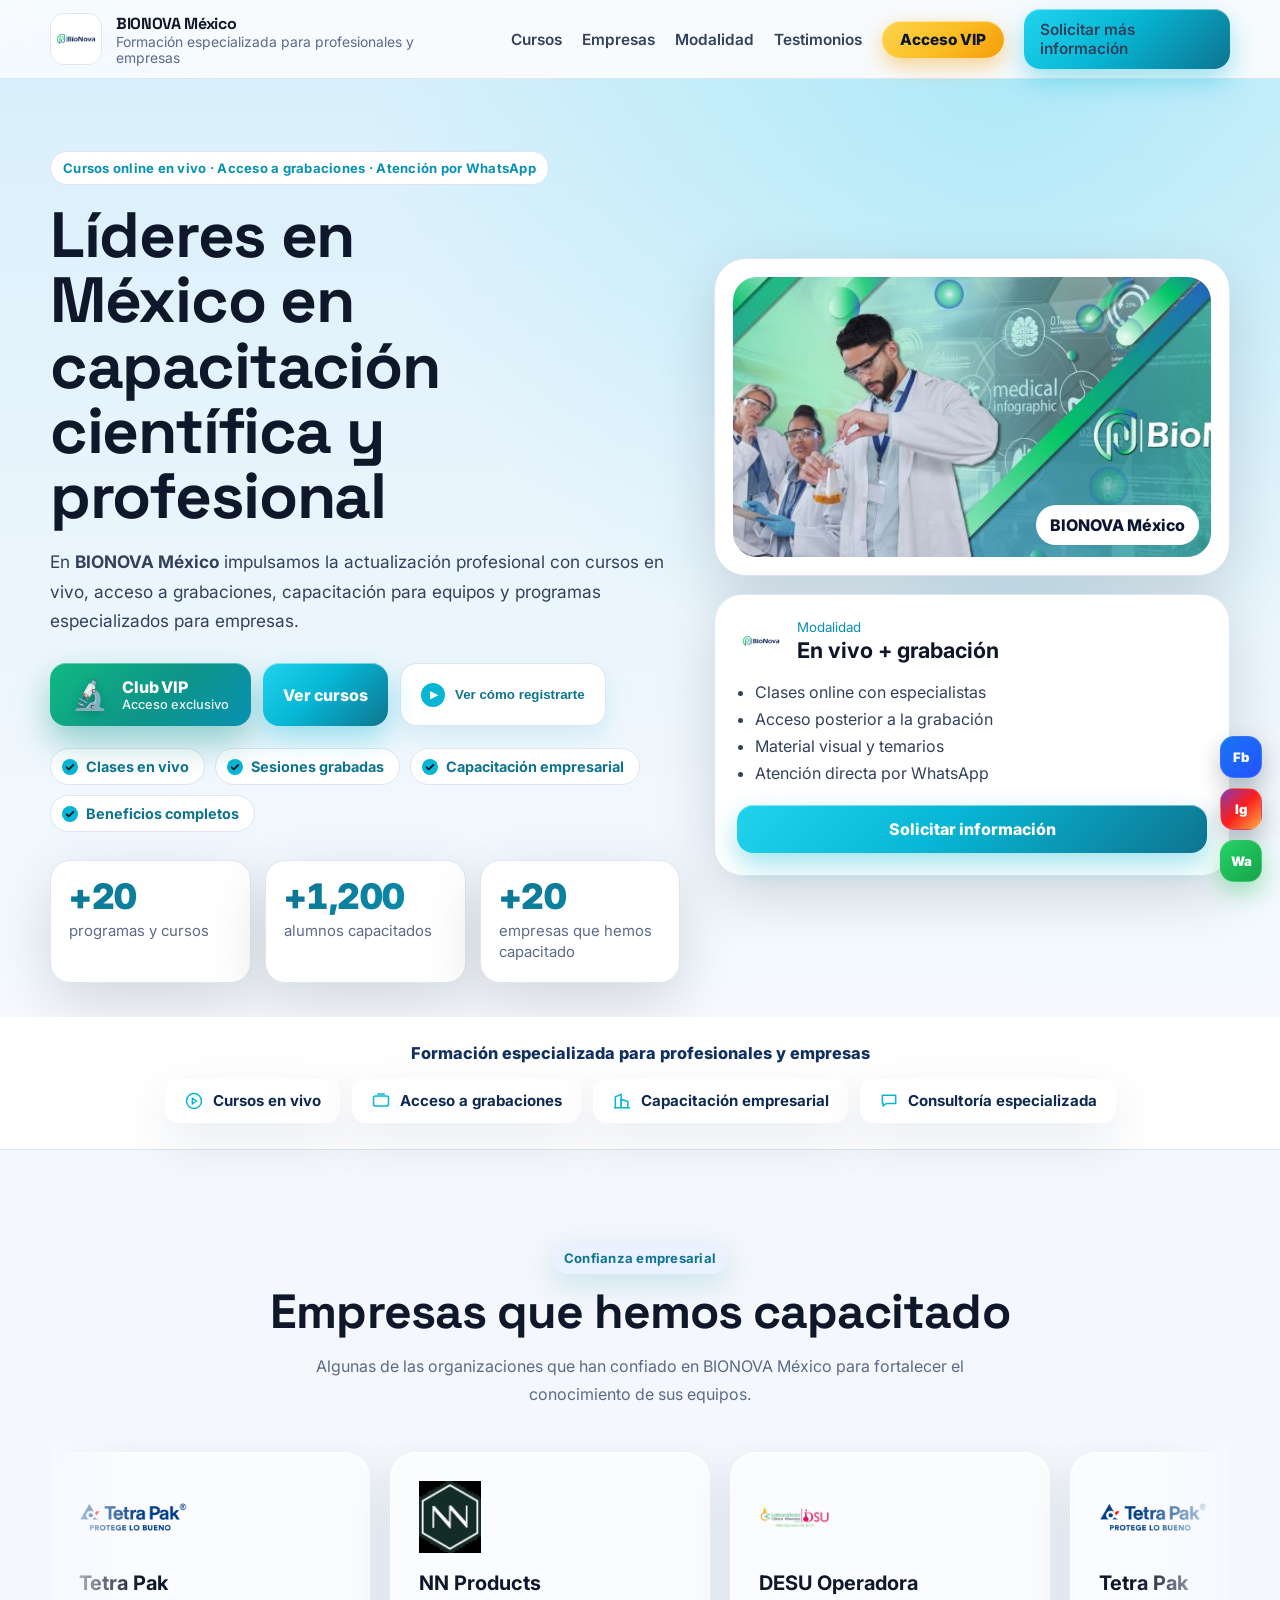
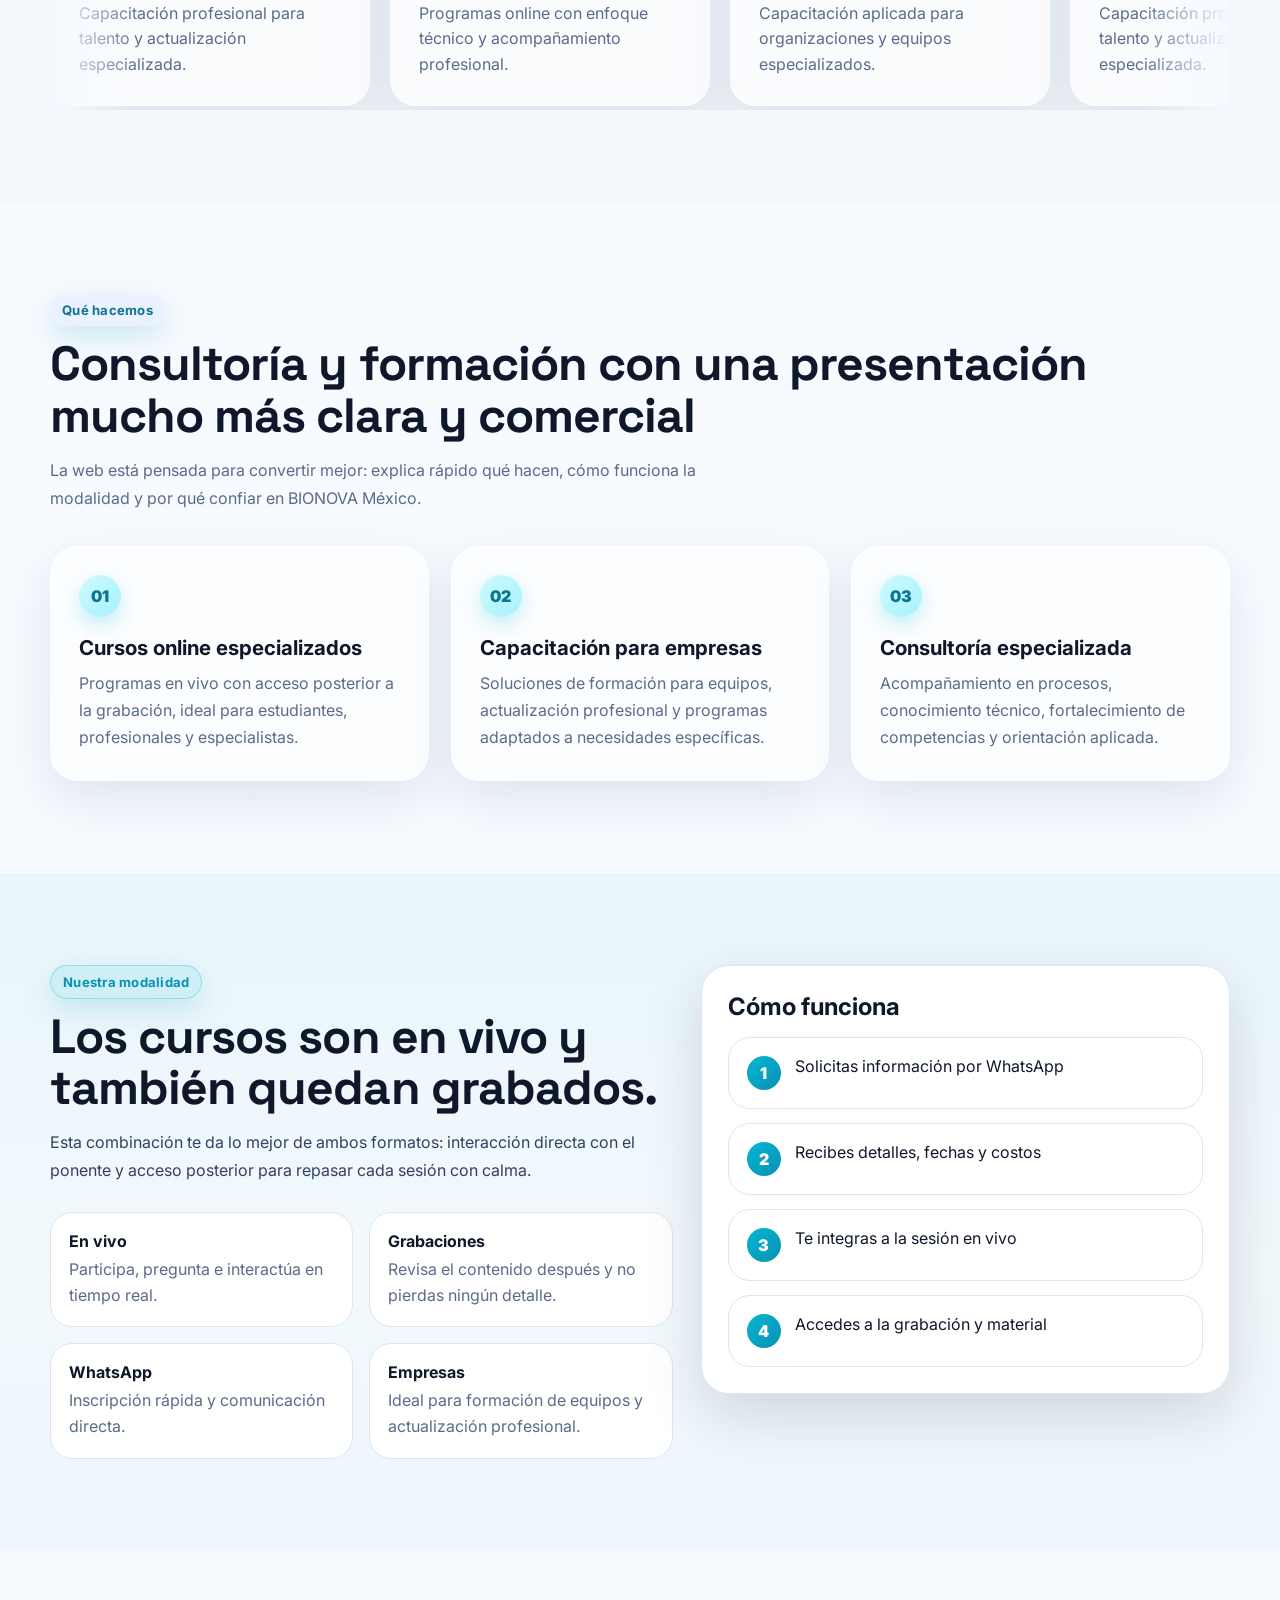
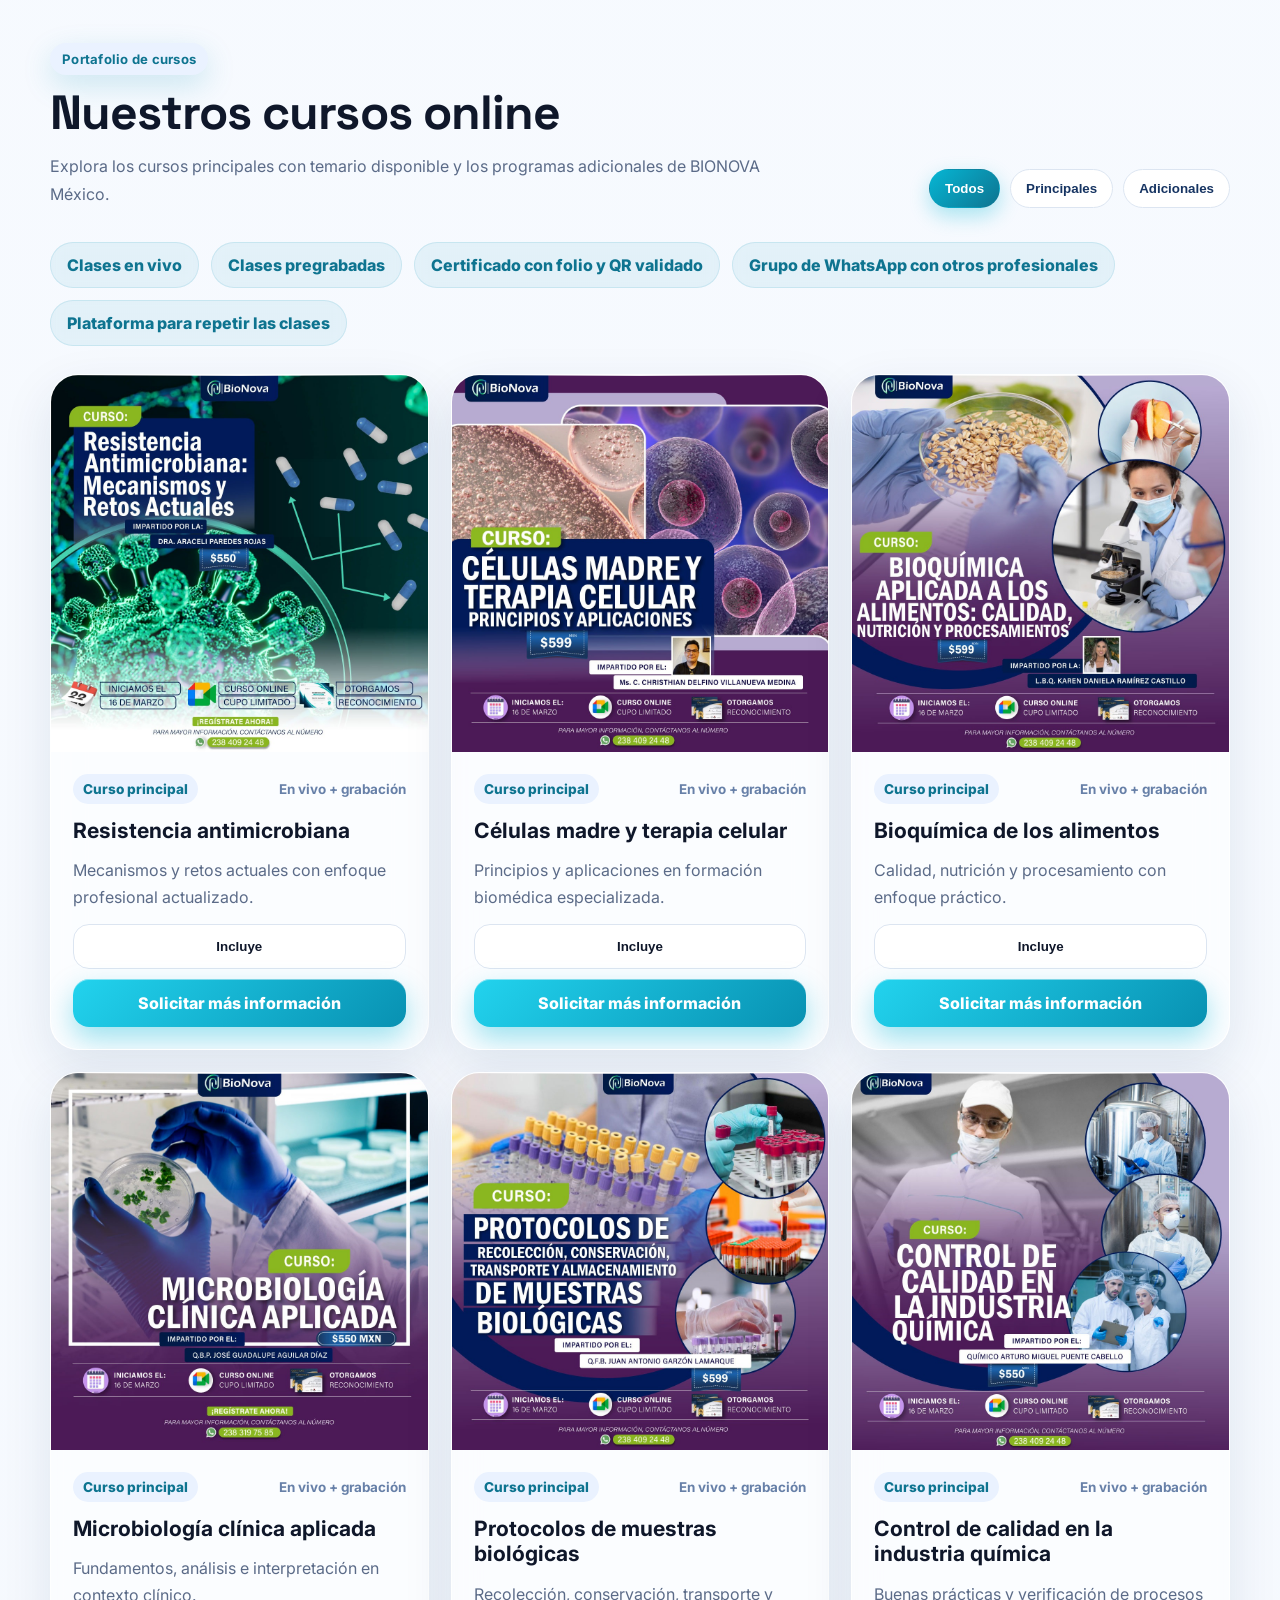
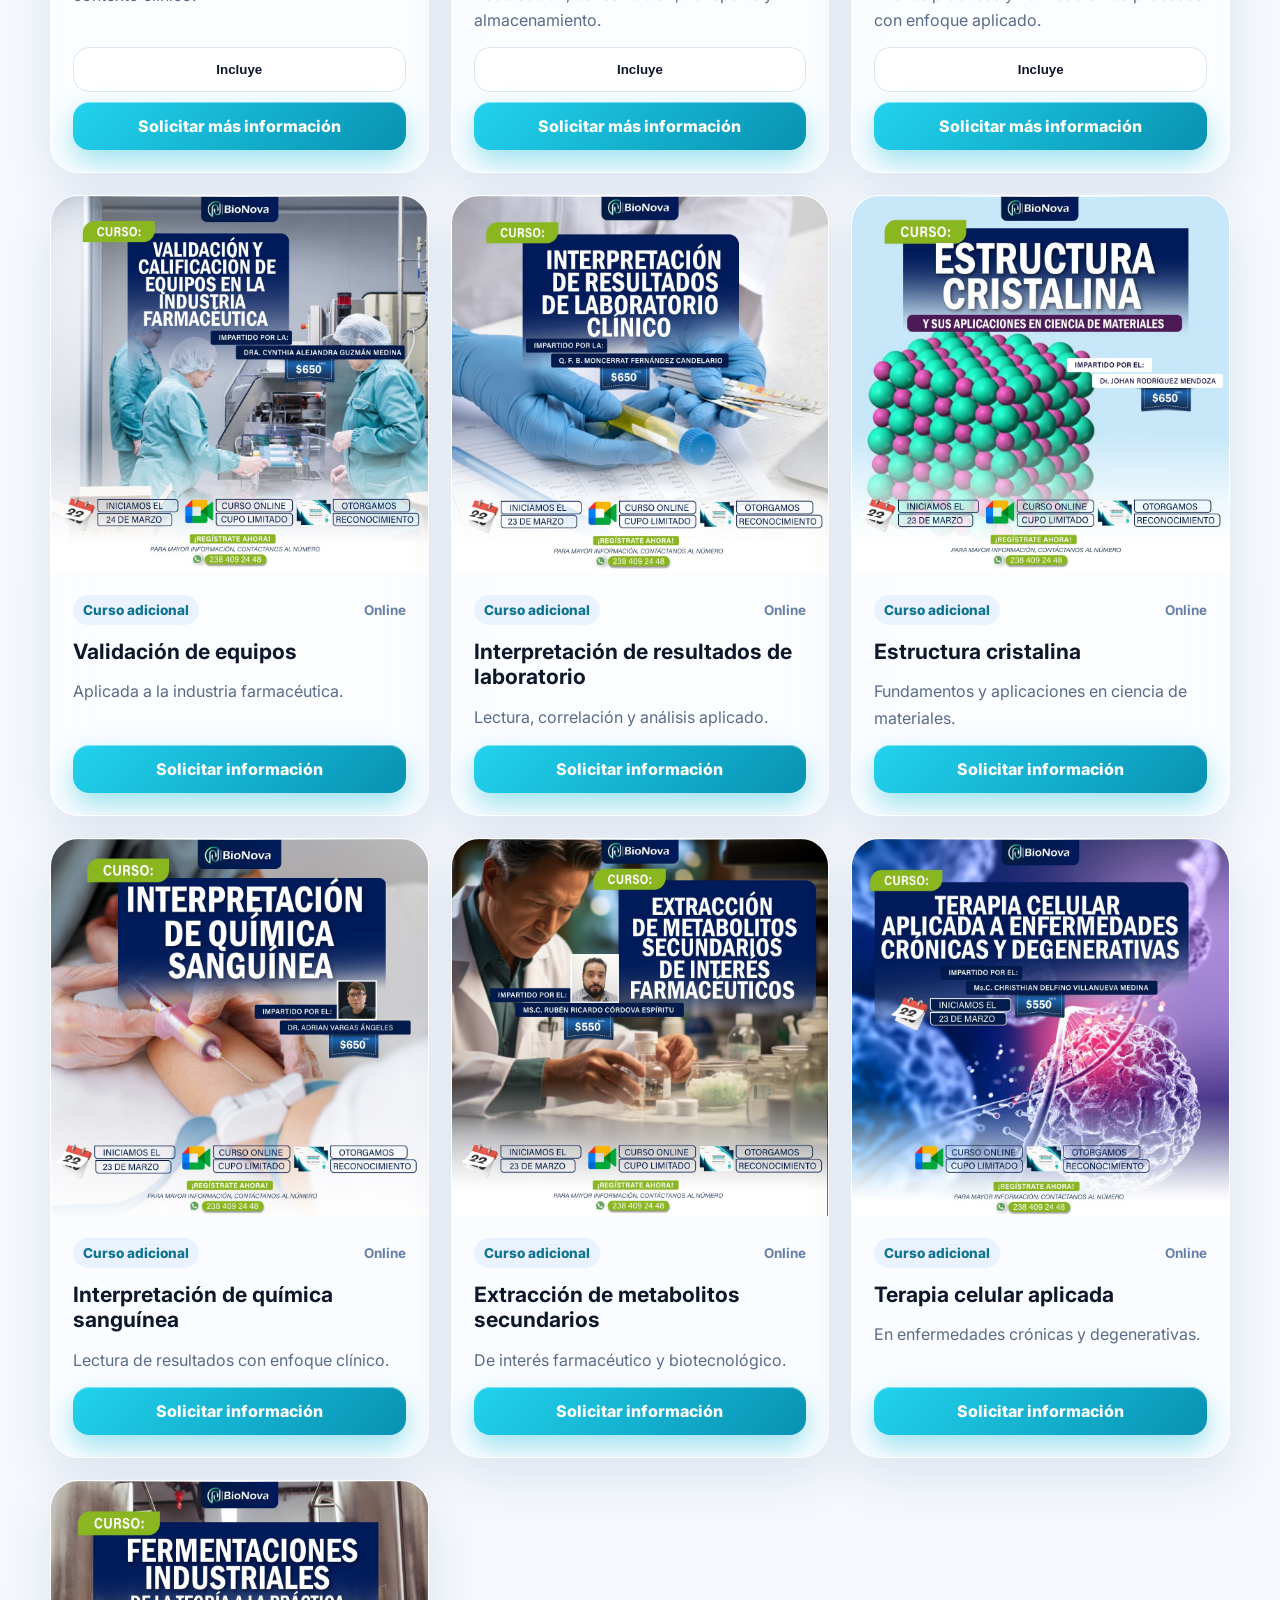
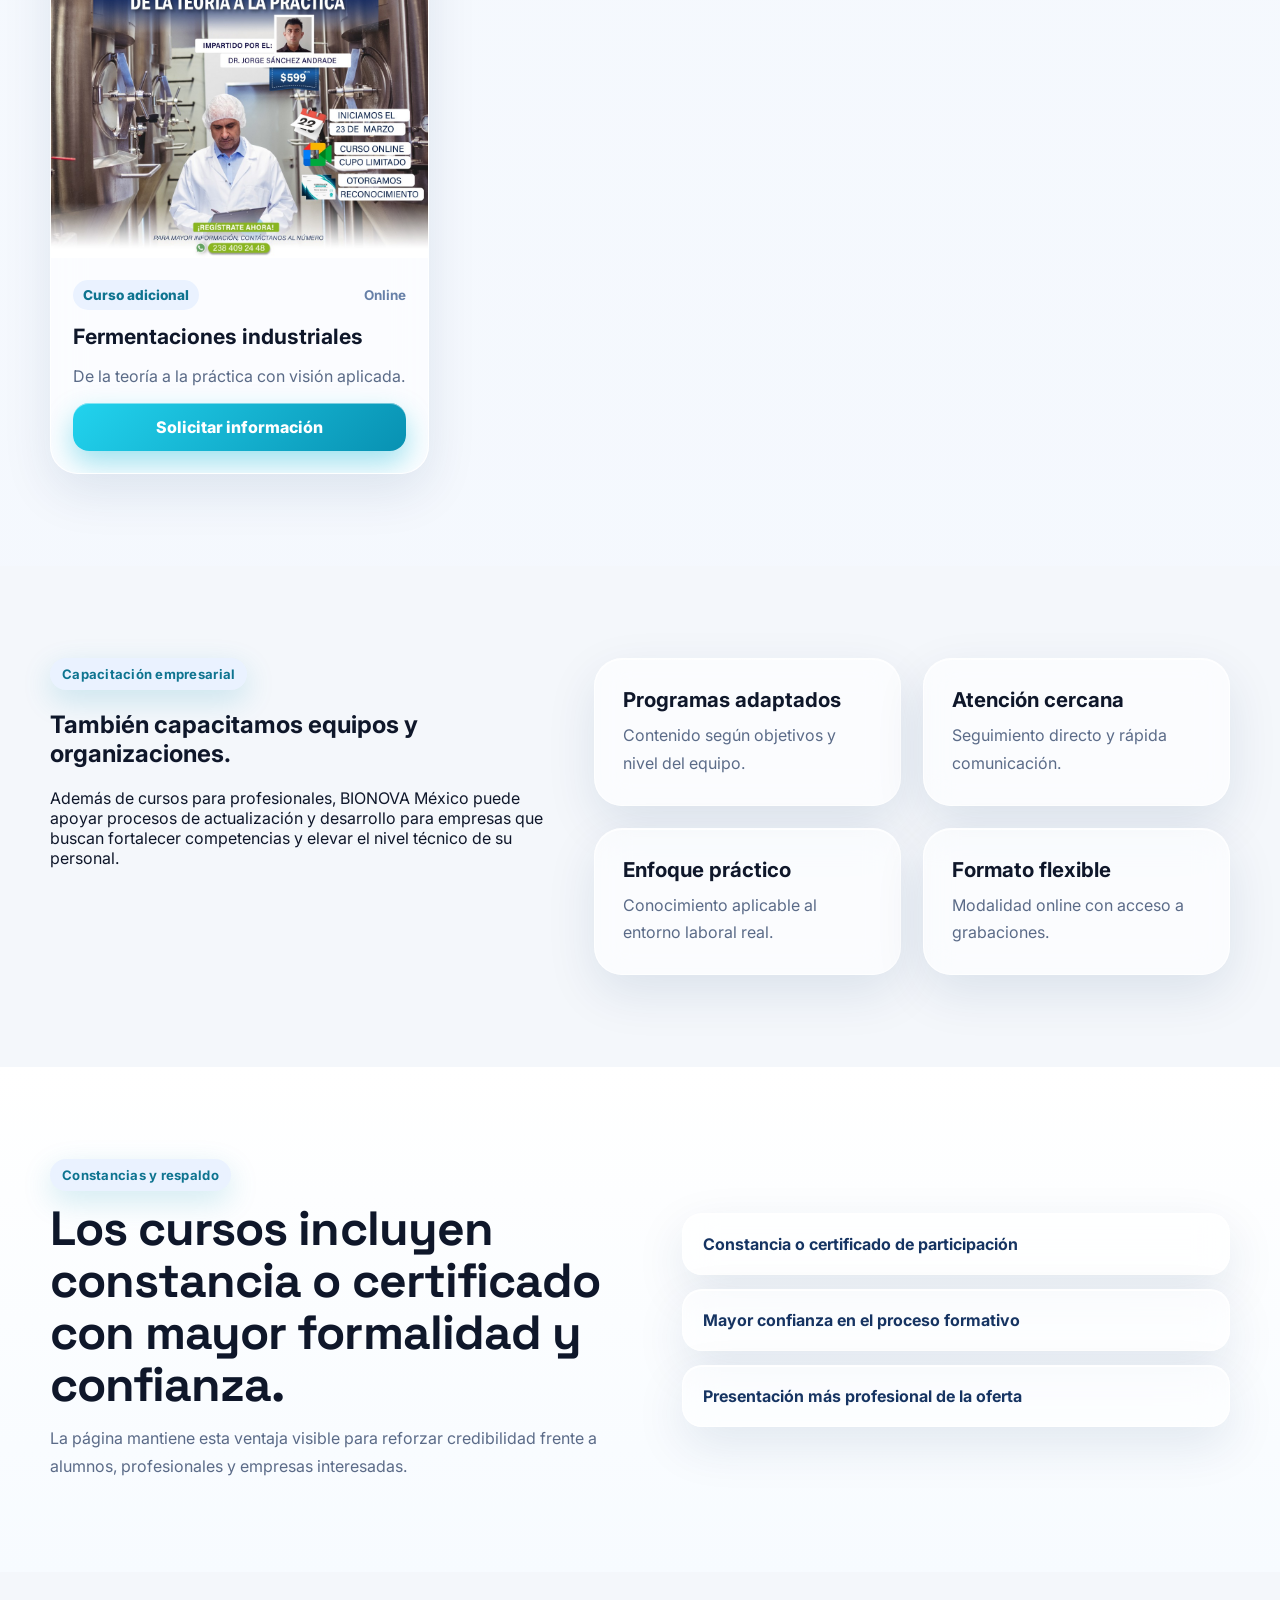
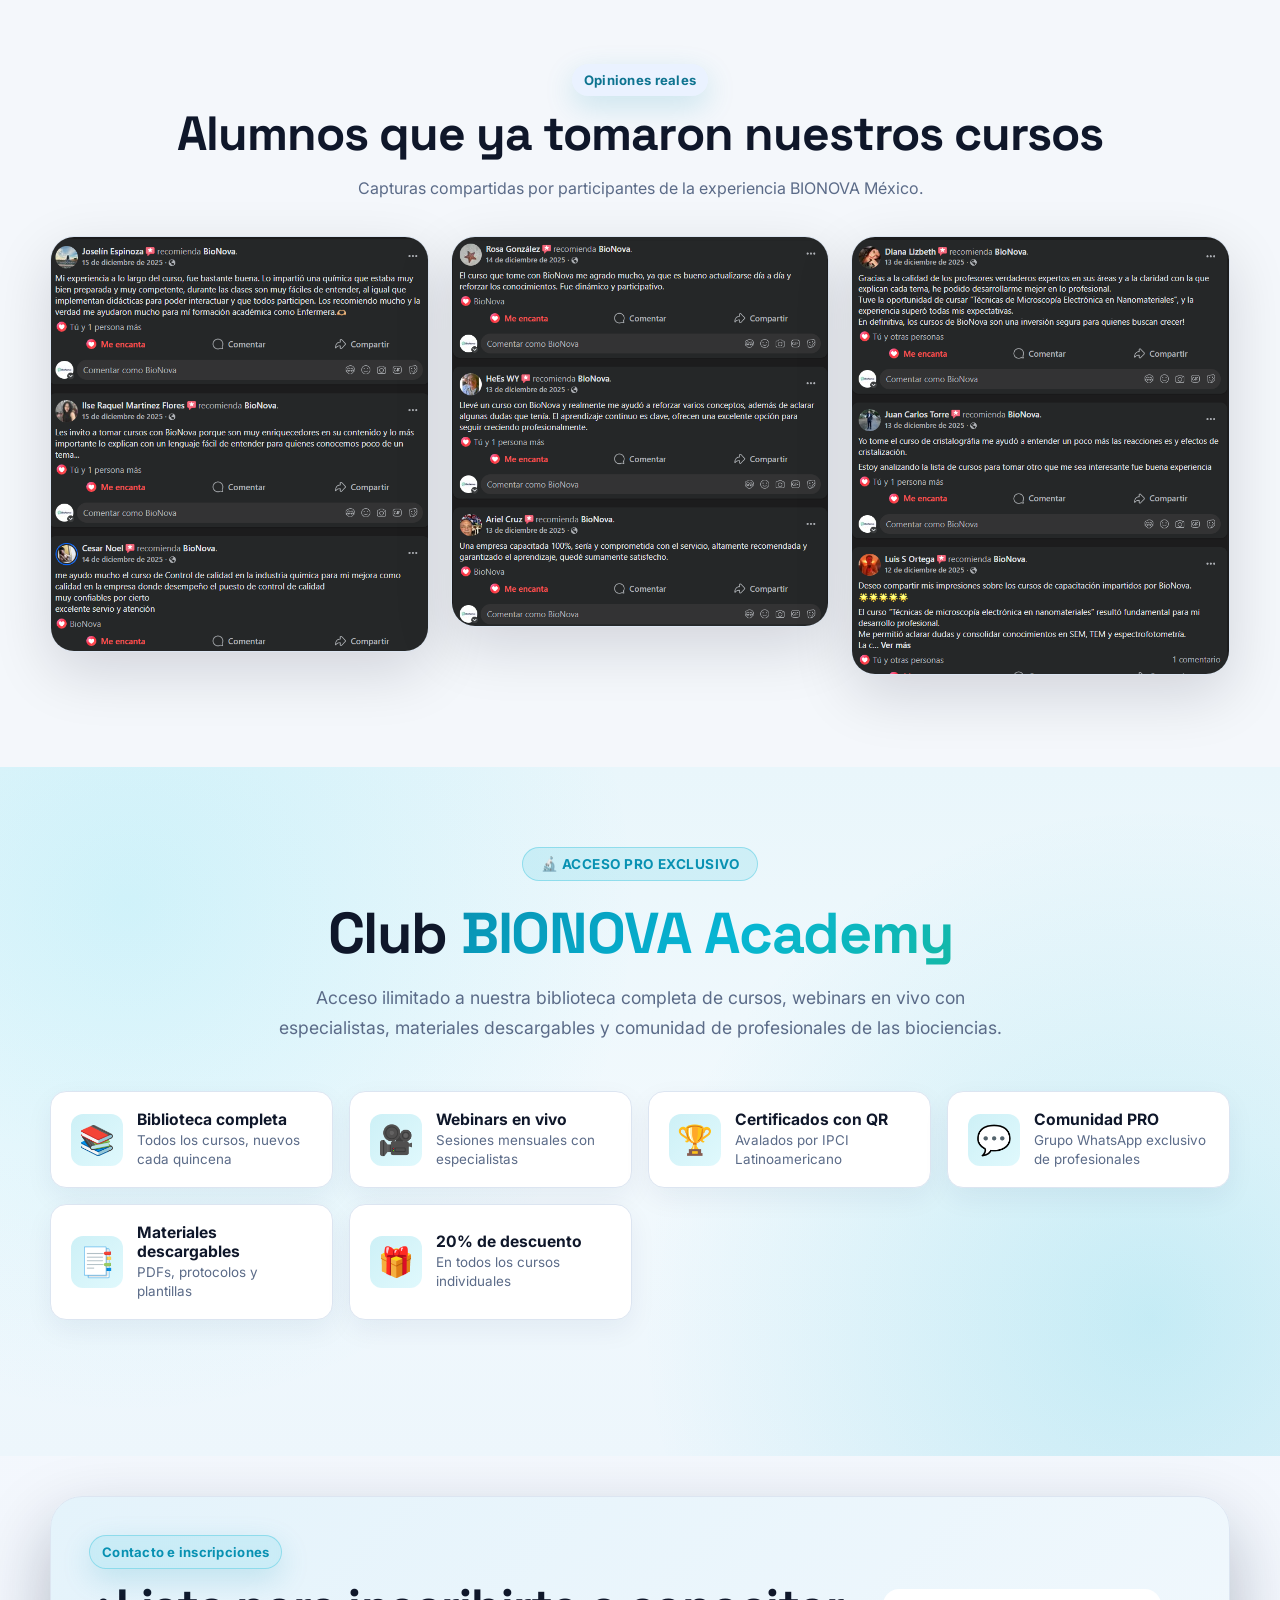
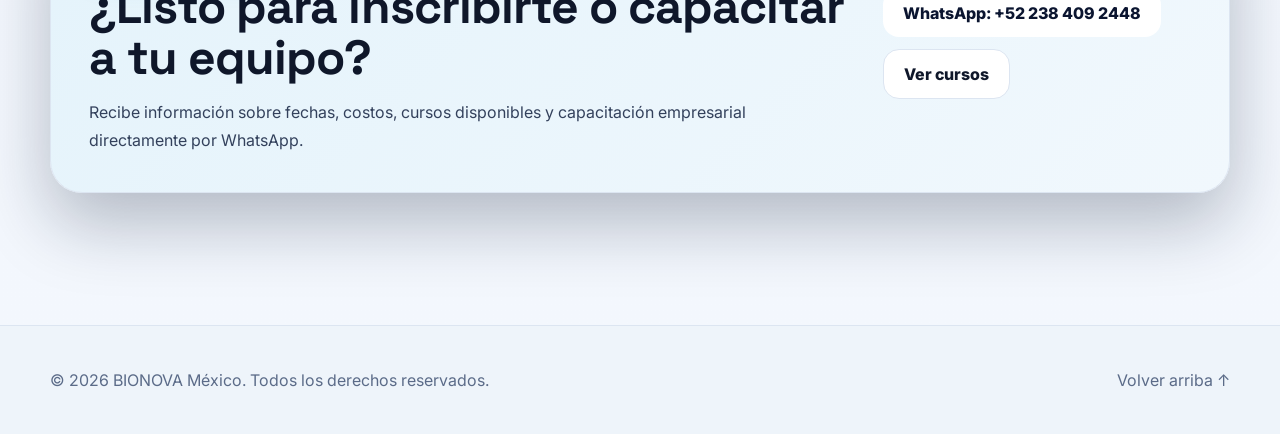
==== commit 12a82fa6: "Add files via upload" ====
--- a/index.html
+++ b/index.html
@@ -55,11 +55,14 @@
           </p>
 
           <div class="hero-actions">
-            <a class="btn btn-club-hero" href="#club">
+            <!-- MODIFICADO: el botón del hero ahora lleva al VIP de Stripe (vip-auth.html)
+                 y el precio se lee en vivo de Firestore config/club (patrón SYNOVA).
+                 Sin número fijo en el HTML: el placeholder se llena al cargar. -->
+            <a class="btn btn-club-hero" href="vip-auth.html">
               <span class="club-hero-emoji">🔬</span>
               <span class="club-hero-text">
                 <strong>Club VIP</strong>
-                <small>Acceso exclusivo · desde $199/mes</small>
+                <small data-precio-club-hero>Acceso exclusivo</small>
               </span>
             </a>
             <a class="btn btn-primary" href="#cursos">Ver cursos</a>
@@ -851,6 +854,21 @@
     const auth = getAuth(app);
     const db   = getFirestore(app);
 
+    /* ══ MODIFICADO · Precio en vivo del botón "Club VIP" del hero ══
+       Lee config/club (el mismo doc que edita vip-admin y con el que el
+       webhook arma el cobro real en Stripe) y llena el placeholder.
+       Si Firestore no responde, se queda "Acceso exclusivo" sin número —
+       nunca se muestra un precio viejo. */
+    (async () => {
+      try {
+        const snap = await getDoc(doc(db, 'config', 'club'));
+        const c = snap.exists() ? snap.data() : {};
+        const mes = Number(c.precioMes) > 0 ? Number(c.precioMes) : 199;
+        document.querySelectorAll('[data-precio-club-hero]').forEach(el =>
+          el.textContent = 'Acceso exclusivo · desde $' + mes.toLocaleString('es-MX') + '/mes');
+      } catch (e) { console.warn('[BioNova] Precio hero: no se pudo leer config/club:', e.message); }
+    })();
+
     // ── CONFIGURACIÓN DEL CLUB ────────────────────────────────────────────
     const CLUB_CONFIG = {
       railwayUrl:      'https://bionova-academy-webhook-production.up.railway.app',
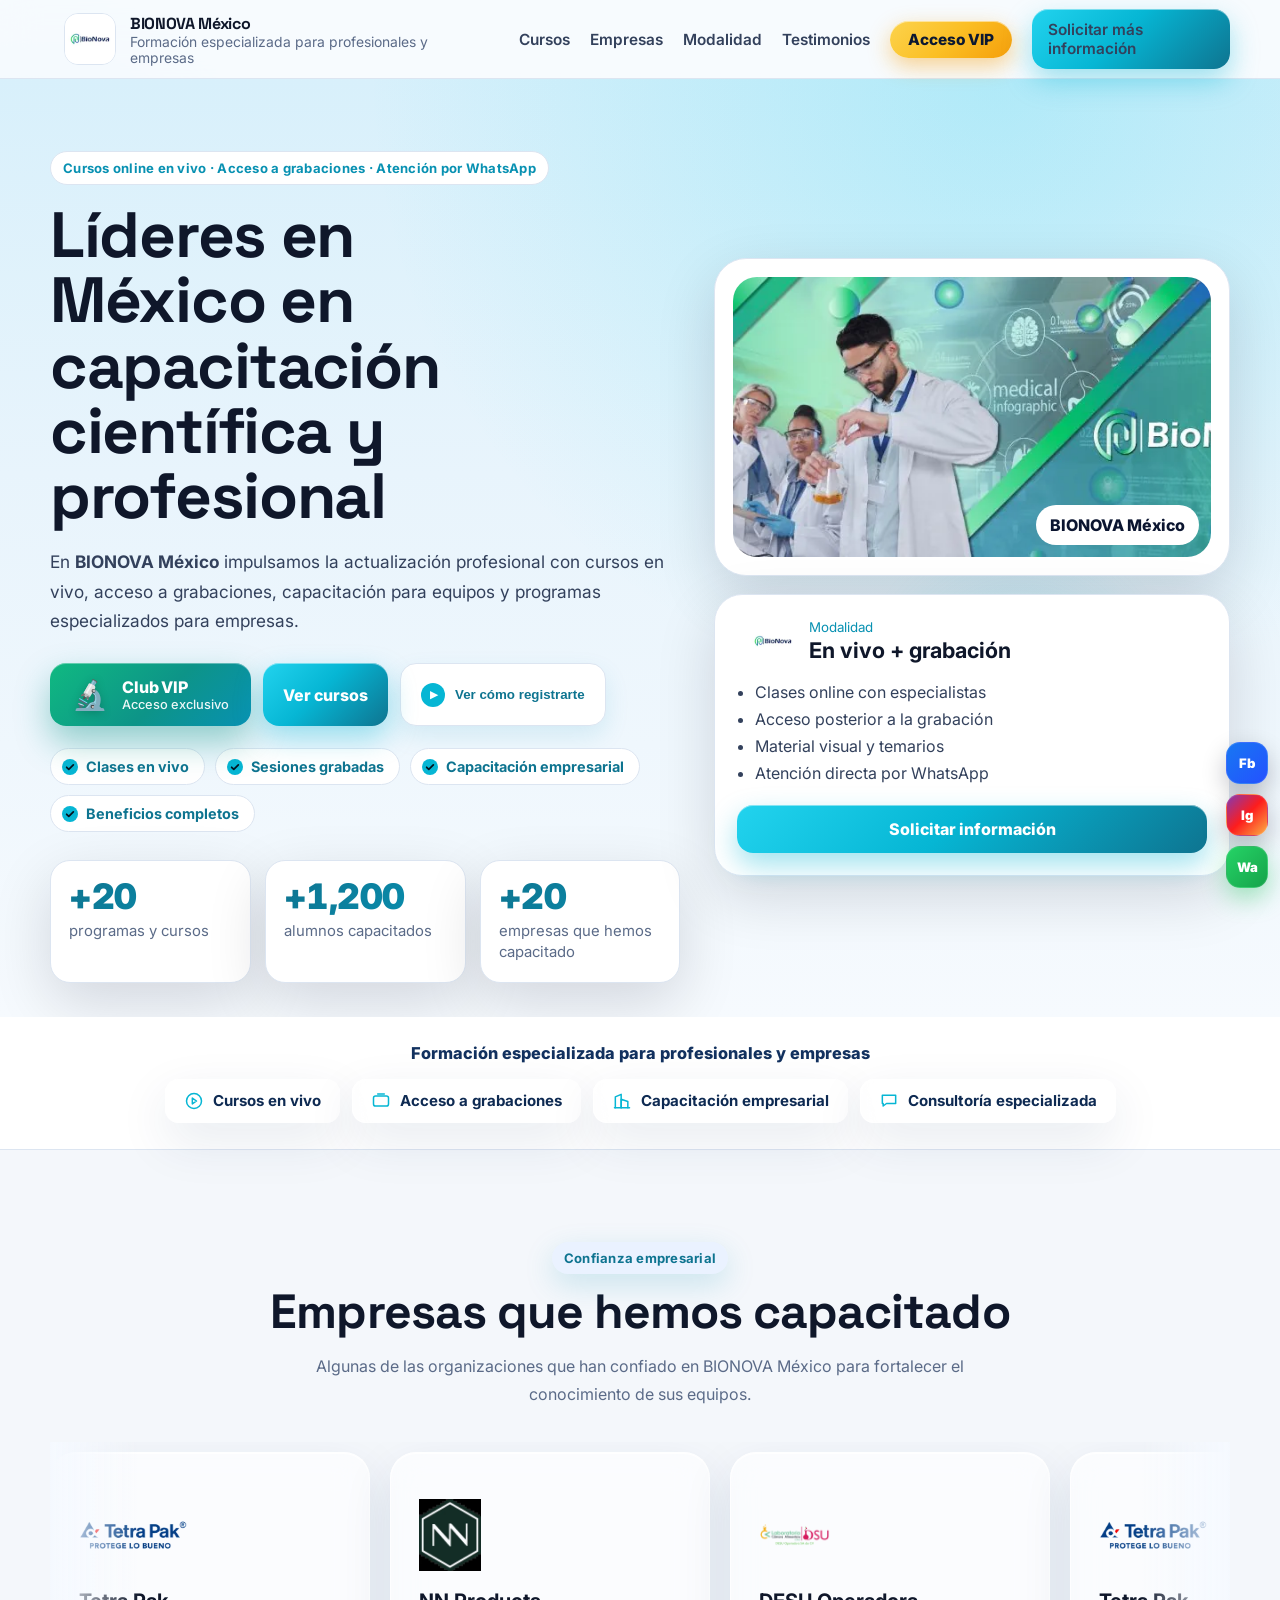
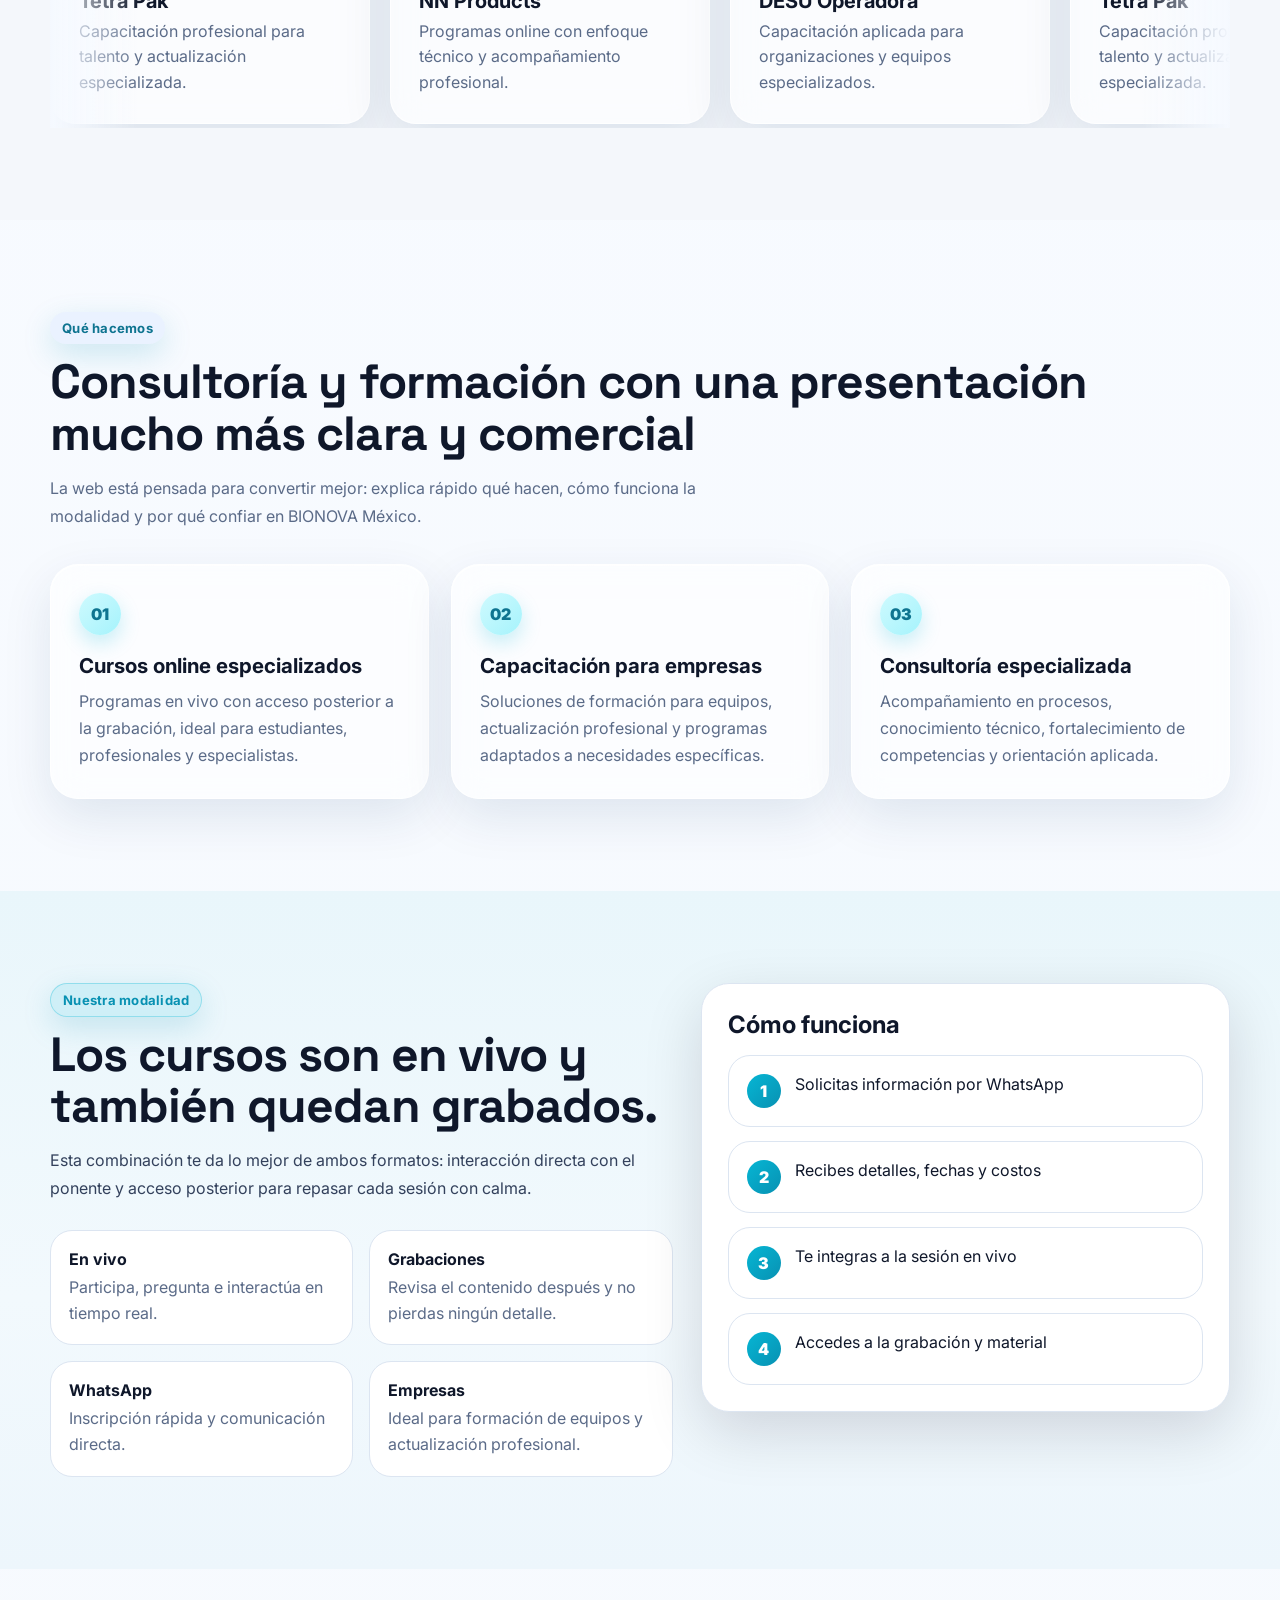
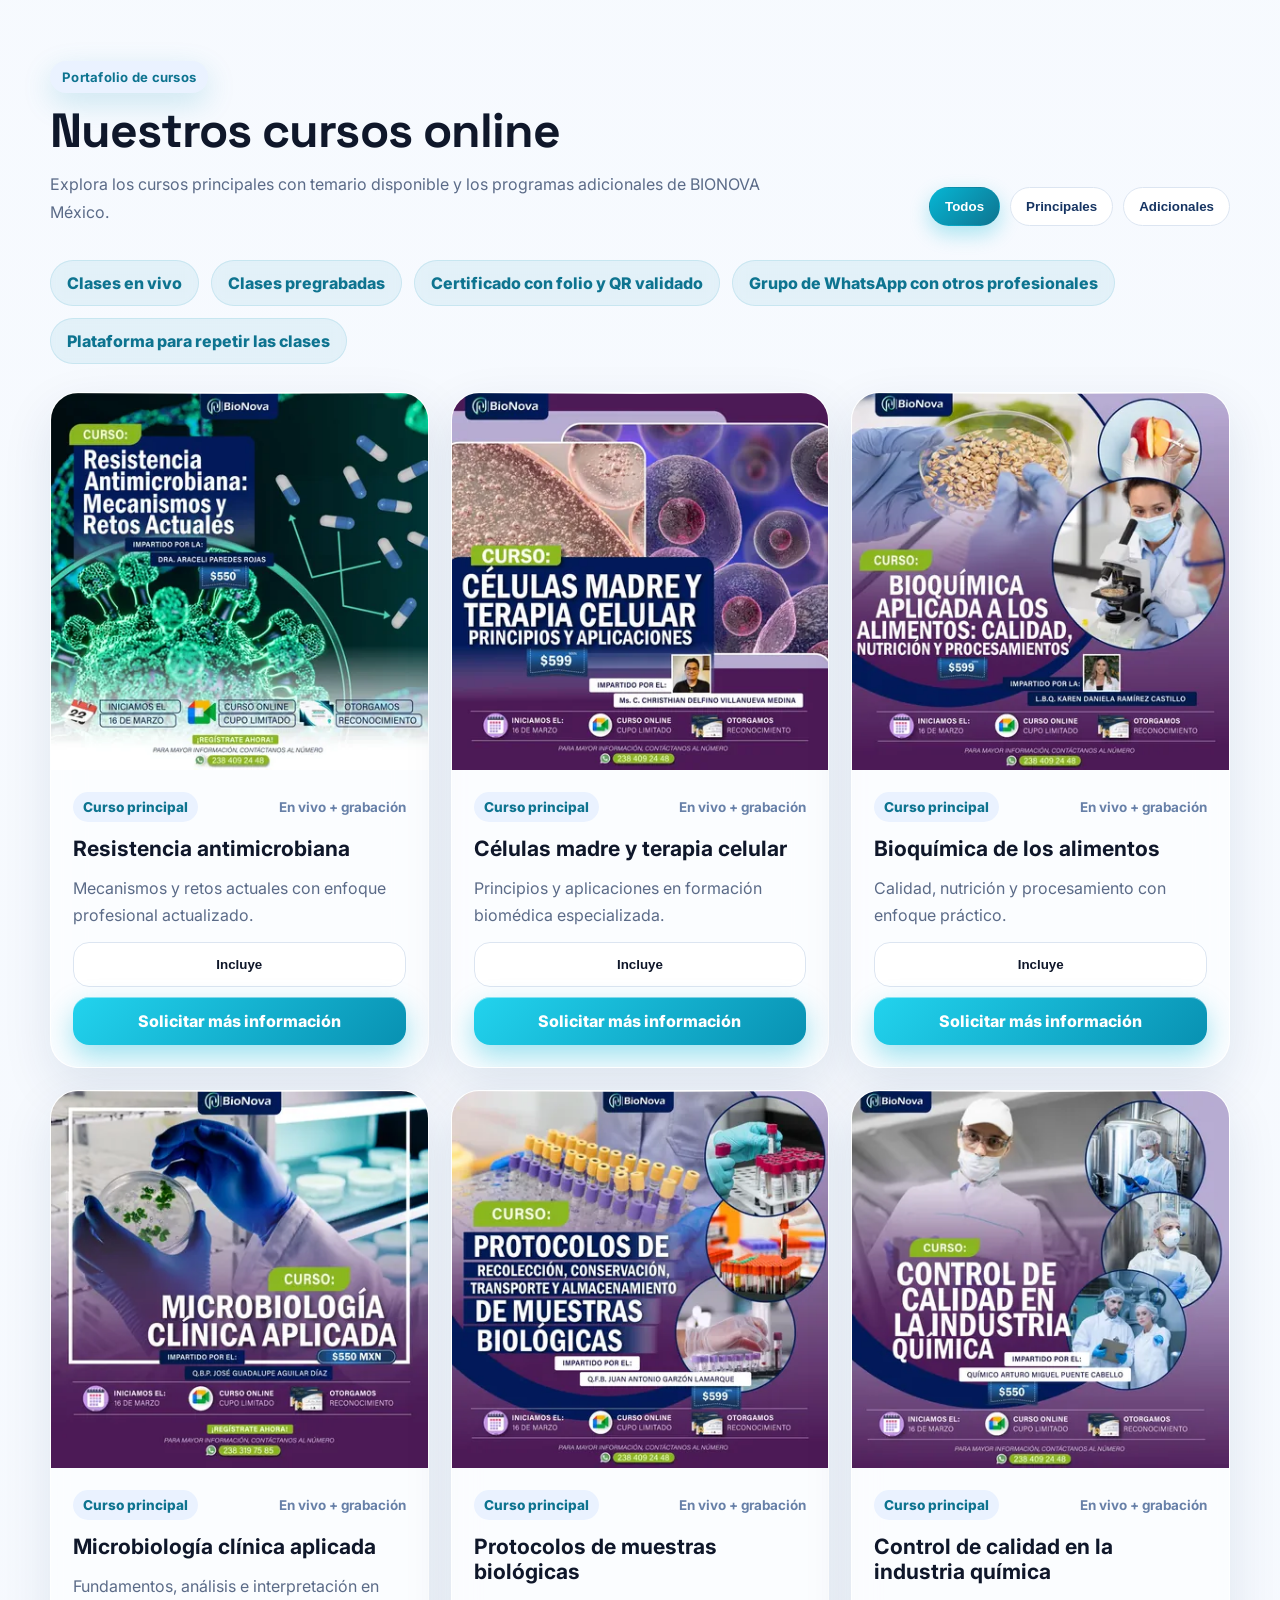
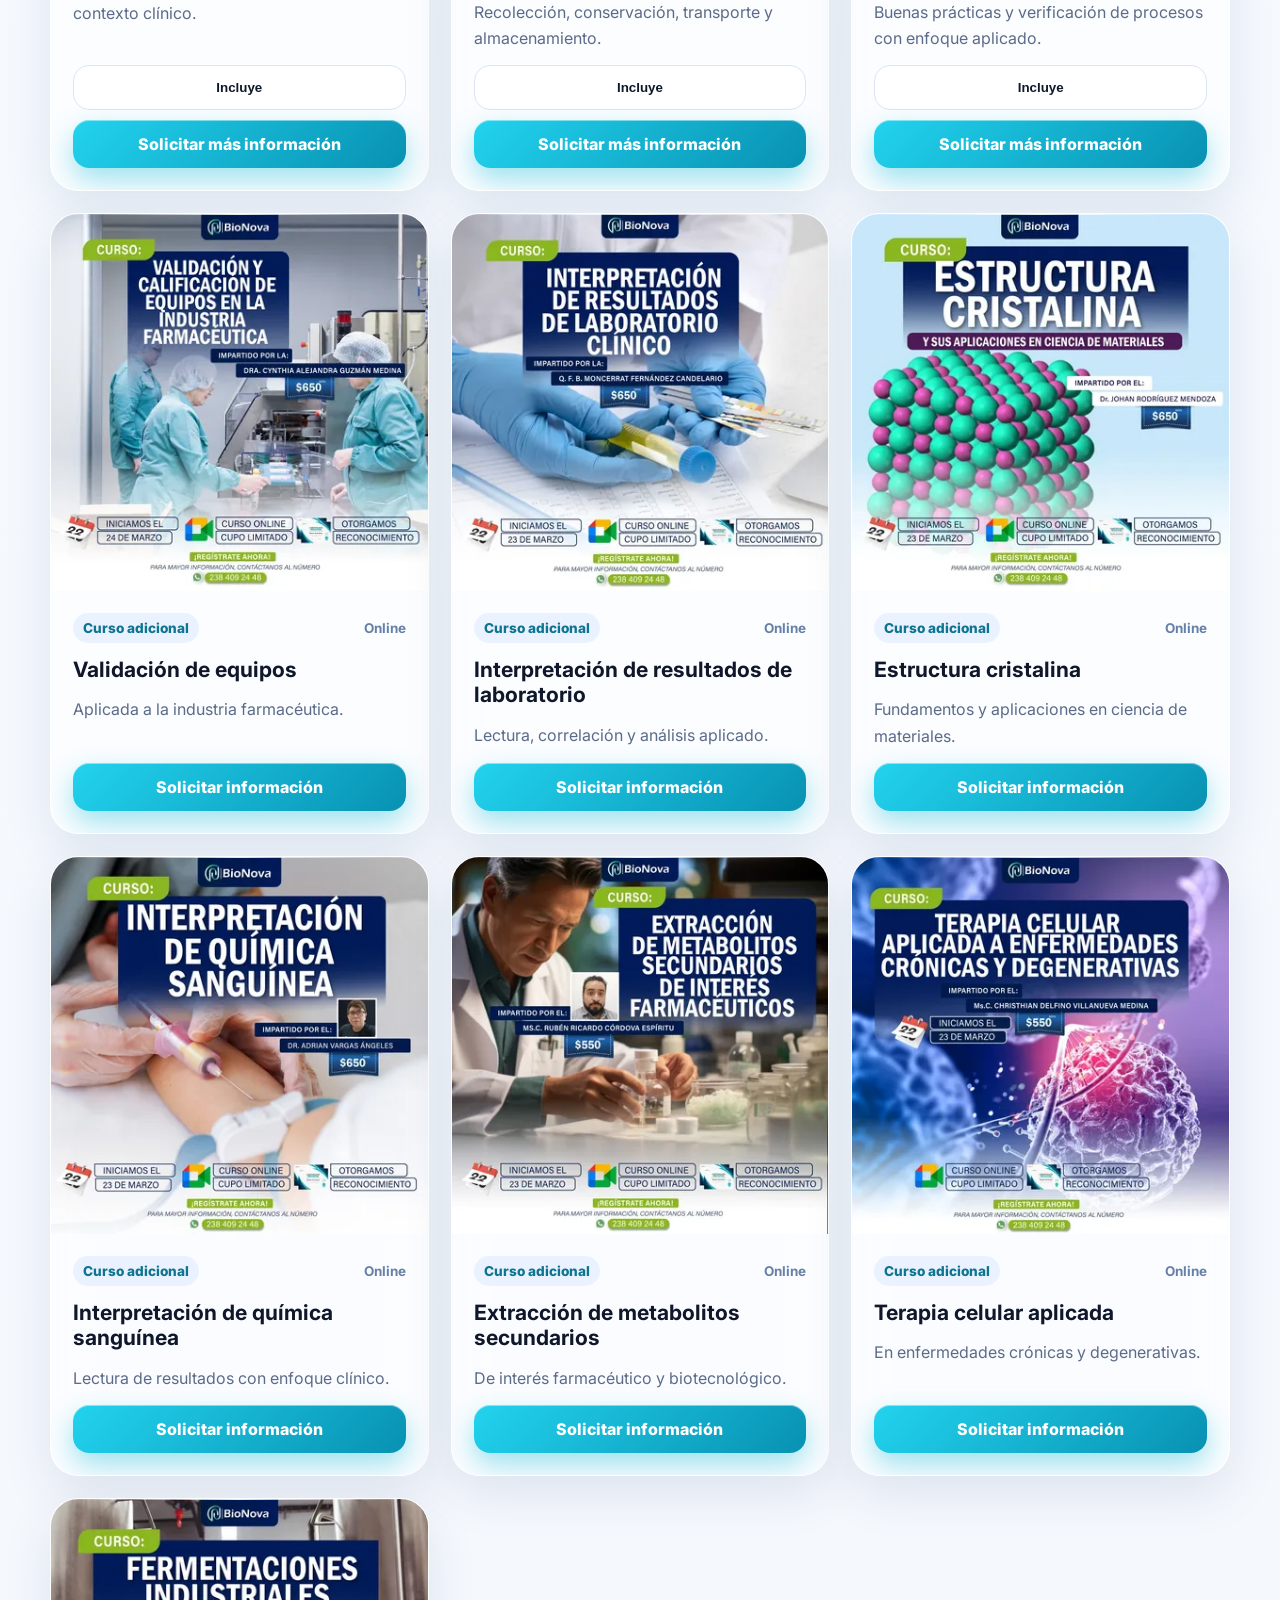
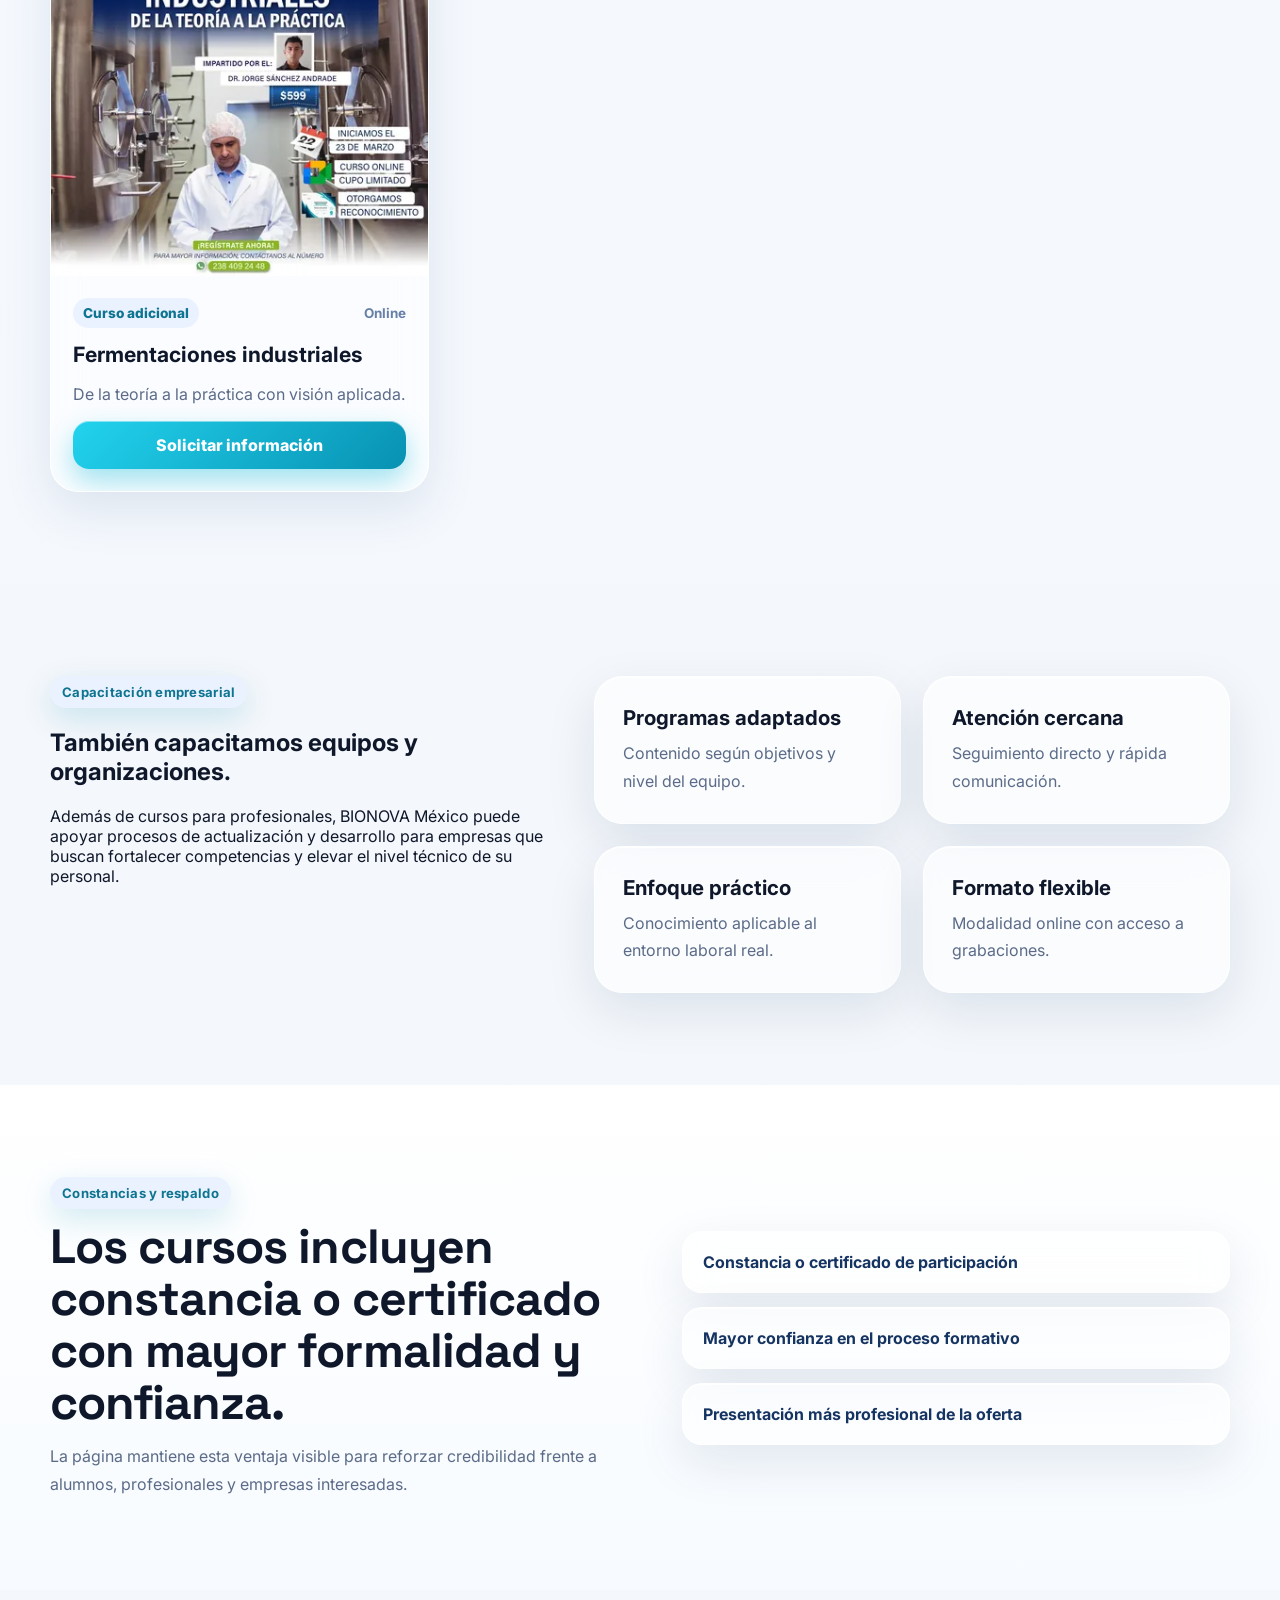
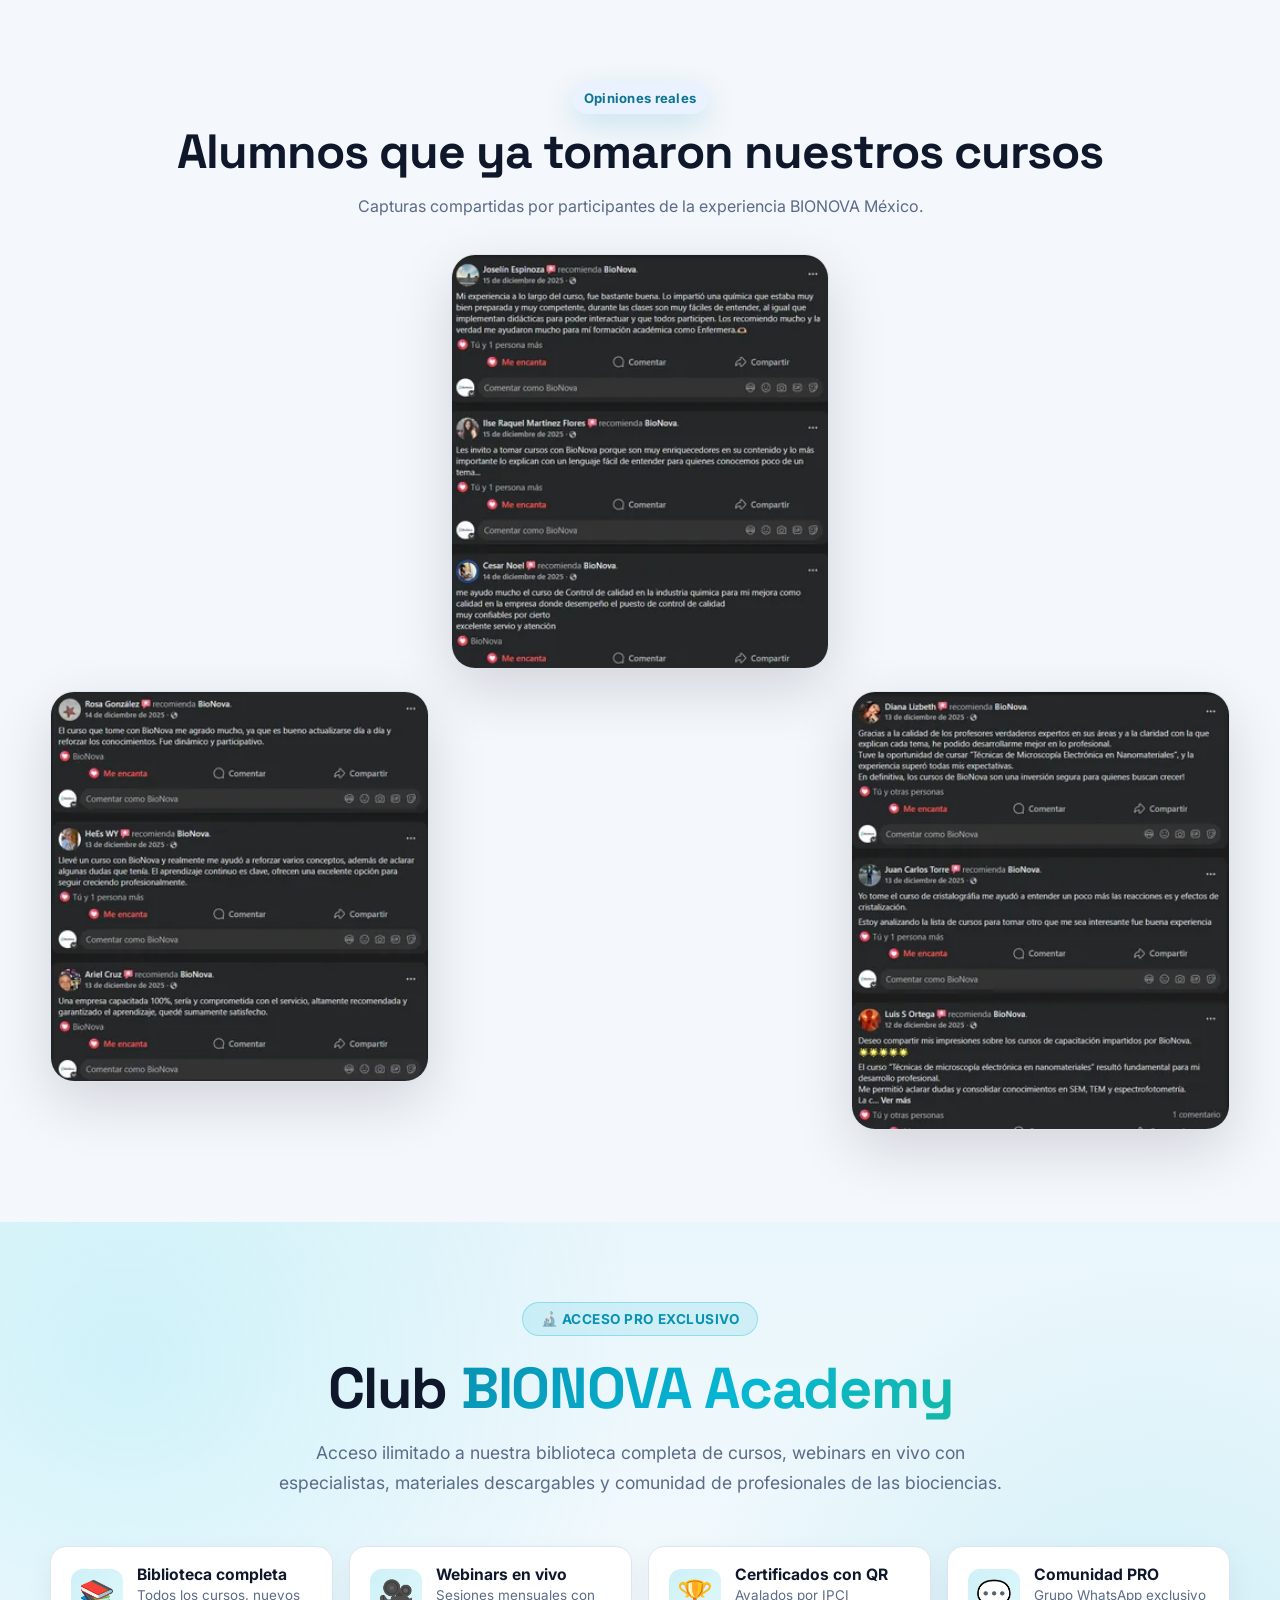
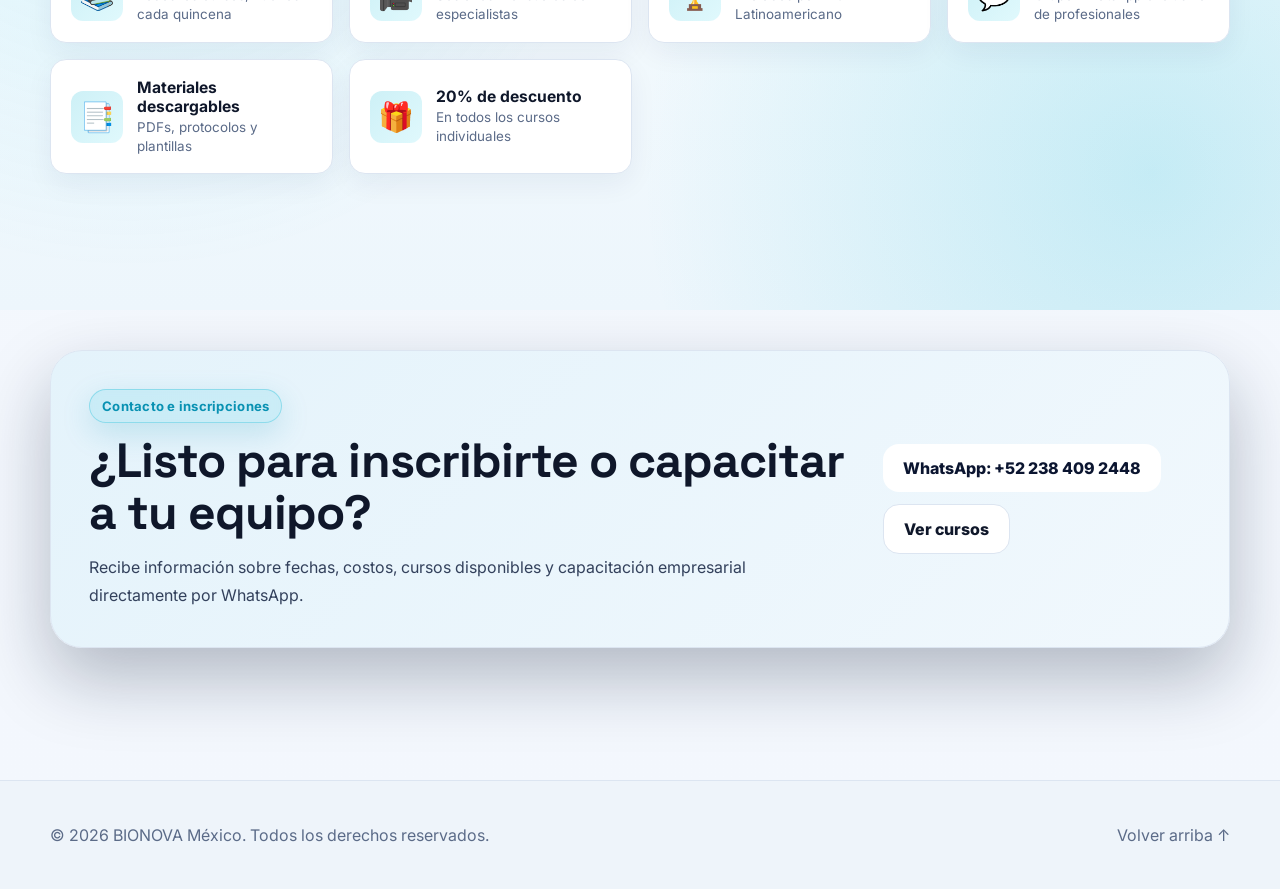
==== commit fd5df0e6: "Adaptacion movil y modo app (PWA) del sitio Movil: - Imagenes en WebP responsivo (assets/opt) con el" ====
--- a/index.html
+++ b/index.html
@@ -3,14 +3,28 @@
 <head>
   <meta charset="UTF-8" />
   <link rel="icon" type="image/png" href="[data-uri]">
-  <meta name="viewport" content="width=device-width, initial-scale=1.0" />
+  <meta name="viewport" content="width=device-width, initial-scale=1.0, viewport-fit=cover" />
   <title>BIONOVA México | Formación especializada para profesionales y empresas</title>
   <meta name="description" content="BIONOVA México ofrece cursos online en vivo con acceso a grabaciones, capacitación empresarial y consultoría especializada para profesionales y empresas." />
-  <meta name="theme-color" content="#0b1530" />
+  <!-- La barra superior es clara (#f7fbfe): el color del tema debe coincidir
+       con ella, si no Android pinta una franja oscura encima del header. -->
+  <meta name="theme-color" content="#f7fbfe" />
+
+  <!-- ═══ Instalable como app ═══ -->
+  <link rel="manifest" href="manifest.json" />
+  <meta name="mobile-web-app-capable" content="yes" />
+  <meta name="apple-mobile-web-app-capable" content="yes" />
+  <meta name="apple-mobile-web-app-status-bar-style" content="default" />
+  <meta name="apple-mobile-web-app-title" content="BIONOVA" />
+  <link rel="apple-touch-icon" href="apple-touch-icon.png" />
+  <link rel="icon" type="image/png" sizes="192x192" href="icon-192.png" />
+
   <link rel="preconnect" href="https://fonts.googleapis.com">
   <link rel="preconnect" href="https://fonts.gstatic.com" crossorigin>
   <link href="https://fonts.googleapis.com/css2?family=Inter:wght@400;500;600;700;800;900&family=Space+Grotesk:wght@500;600;700&display=swap" rel="stylesheet">
   <link rel="stylesheet" href="styles.css" />
+  <!-- Capa móvil/app: solo añade ajustes sobre styles.css (ver mobile.css) -->
+  <link rel="stylesheet" href="mobile.css" />
 </head>
 <body>
   <div class="tech-grid"></div>
@@ -20,7 +34,7 @@
   <header class="site-header" id="inicio">
     <div class="container nav">
       <a class="brand" href="#inicio">
-        <img src="assets/logo-bionova.jpg" alt="Logo BIONOVA México" class="brand-logo" onerror="this.onerror=null;this.src='assets/logo.jpg'">
+        <picture><source type="image/webp" srcset="assets/opt/logo-bionova-128.webp 128w, assets/opt/logo-bionova-256.webp 256w" sizes="56px"><img src="assets/logo-bionova.jpg" alt="Logo BIONOVA México" class="brand-logo" onerror="this.onerror=null;this.src='assets/logo.jpg'" width="2048" height="2048" fetchpriority="high" decoding="async"></picture>
         <div>
           <span class="brand-title">BIONOVA México</span>
           <span class="brand-subtitle">Formación especializada para profesionales y empresas</span>
@@ -98,13 +112,13 @@
 
         <div class="hero-visual reveal">
           <div class="hero-card glass">
-            <img src="assets/banner-bionova.jpg" alt="Cursos online y capacitación BIONOVA México" class="hero-banner" onerror="this.onerror=null;this.src='assets/banner.jpg'">
+            <picture><source type="image/webp" srcset="assets/opt/banner-bionova-480.webp 480w, assets/opt/banner-bionova-850.webp 850w" sizes="(max-width:780px) calc(100vw - 32px), 850px"><img src="assets/banner-bionova.jpg" alt="Cursos online y capacitación BIONOVA México" class="hero-banner" onerror="this.onerror=null;this.src='assets/banner.jpg'" width="850" height="315" fetchpriority="high" decoding="async"></picture>
             <div class="hero-badge">BIONOVA México</div>
           </div>
 
           <div class="quick-card glass">
             <div class="quick-card-head">
-              <img src="assets/logo-bionova.jpg" alt="Logo BIONOVA" class="mini-logo" onerror="this.onerror=null;this.src='assets/logo.jpg'">
+              <picture><source type="image/webp" srcset="assets/opt/logo-bionova-128.webp 128w, assets/opt/logo-bionova-256.webp 256w" sizes="56px"><img src="assets/logo-bionova.jpg" alt="Logo BIONOVA" class="mini-logo" onerror="this.onerror=null;this.src='assets/logo.jpg'" width="2048" height="2048" fetchpriority="high" decoding="async"></picture>
               <div>
                 <small>Modalidad</small>
                 <h2>En vivo + grabación</h2>
@@ -158,42 +172,42 @@
         <div class="clients-marquee reveal">
           <div class="clients-track">
             <a class="client-card marquee-card" href="https://www.tetrapak.com/es-mx" target="_blank" rel="noopener noreferrer">
-              <img src="assets/logos/tetrapak.png" alt="Tetra Pak">
+              <picture><source type="image/webp" srcset="assets/opt/tetrapak-300.webp 300w, assets/opt/tetrapak-600.webp 600w" sizes="280px"><img src="assets/logos/tetrapak.png" alt="Tetra Pak" width="600" height="400" loading="lazy" decoding="async"></picture>
               <div>
                 <h3>Tetra Pak</h3>
                 <p>Capacitación profesional para talento y actualización especializada.</p>
               </div>
             </a>
             <a class="client-card marquee-card" href="https://nnproducts.com.mx/" target="_blank" rel="noopener noreferrer">
-              <img src="assets/logos/nnproducts.png" alt="NN Products">
+              <picture><source type="image/webp" srcset="assets/opt/nnproducts-260.webp 260w" sizes="280px"><img src="assets/logos/nnproducts.png" alt="NN Products" width="260" height="300" loading="lazy" decoding="async"></picture>
               <div>
                 <h3>NN Products</h3>
                 <p>Programas online con enfoque técnico y acompañamiento profesional.</p>
               </div>
             </a>
             <a class="client-card marquee-card" href="https://laboratoriociaj.com.mx/" target="_blank" rel="noopener noreferrer">
-              <img src="assets/logos/desu.png" alt="DESU Operadora">
+              <picture><source type="image/webp" srcset="assets/opt/desu-300.webp 300w, assets/opt/desu-600.webp 600w" sizes="280px"><img src="assets/logos/desu.png" alt="DESU Operadora" width="600" height="600" loading="lazy" decoding="async"></picture>
               <div>
                 <h3>DESU Operadora</h3>
                 <p>Capacitación aplicada para organizaciones y equipos especializados.</p>
               </div>
             </a>
             <a class="client-card marquee-card" href="https://www.tetrapak.com/es-mx" target="_blank" rel="noopener noreferrer">
-              <img src="assets/logos/tetrapak.png" alt="Tetra Pak">
+              <picture><source type="image/webp" srcset="assets/opt/tetrapak-300.webp 300w, assets/opt/tetrapak-600.webp 600w" sizes="280px"><img src="assets/logos/tetrapak.png" alt="Tetra Pak" width="600" height="400" loading="lazy" decoding="async"></picture>
               <div>
                 <h3>Tetra Pak</h3>
                 <p>Capacitación profesional para talento y actualización especializada.</p>
               </div>
             </a>
             <a class="client-card marquee-card" href="https://nnproducts.com.mx/" target="_blank" rel="noopener noreferrer">
-              <img src="assets/logos/nnproducts.png" alt="NN Products">
+              <picture><source type="image/webp" srcset="assets/opt/nnproducts-260.webp 260w" sizes="280px"><img src="assets/logos/nnproducts.png" alt="NN Products" width="260" height="300" loading="lazy" decoding="async"></picture>
               <div>
                 <h3>NN Products</h3>
                 <p>Programas online con enfoque técnico y acompañamiento profesional.</p>
               </div>
             </a>
             <a class="client-card marquee-card" href="https://laboratoriociaj.com.mx/" target="_blank" rel="noopener noreferrer">
-              <img src="assets/logos/desu.png" alt="DESU Operadora">
+              <picture><source type="image/webp" srcset="assets/opt/desu-300.webp 300w, assets/opt/desu-600.webp 600w" sizes="280px"><img src="assets/logos/desu.png" alt="DESU Operadora" width="600" height="600" loading="lazy" decoding="async"></picture>
               <div>
                 <h3>DESU Operadora</h3>
                 <p>Capacitación aplicada para organizaciones y equipos especializados.</p>
@@ -281,7 +295,7 @@
 
         <div class="course-grid">
           <article class="course-card reveal" data-category="principal">
-            <img src="assets/curso-resistencia-antimicrobiana.jpg" alt="Resistencia antimicrobiana">
+            <picture><source type="image/webp" srcset="assets/opt/curso-resistencia-antimicrobiana-400.webp 400w, assets/opt/curso-resistencia-antimicrobiana-760.webp 760w" sizes="(max-width:780px) calc(100vw - 64px), 360px"><img src="assets/curso-resistencia-antimicrobiana.jpg" alt="Resistencia antimicrobiana" width="1080" height="1080" loading="lazy" decoding="async"></picture>
             <div class="course-body">
               <div class="course-top"><span>Curso principal</span><small>En vivo + grabación</small></div>
               <h3>Resistencia antimicrobiana</h3>
@@ -291,7 +305,7 @@
           </article>
 
           <article class="course-card reveal" data-category="principal">
-            <img src="assets/curso-celulas-madre.jpg" alt="Células madre y terapia celular">
+            <picture><source type="image/webp" srcset="assets/opt/curso-celulas-madre-400.webp 400w, assets/opt/curso-celulas-madre-760.webp 760w" sizes="(max-width:780px) calc(100vw - 64px), 360px"><img src="assets/curso-celulas-madre.jpg" alt="Células madre y terapia celular" width="1080" height="1080" loading="lazy" decoding="async"></picture>
             <div class="course-body">
               <div class="course-top"><span>Curso principal</span><small>En vivo + grabación</small></div>
               <h3>Células madre y terapia celular</h3>
@@ -301,7 +315,7 @@
           </article>
 
           <article class="course-card reveal" data-category="principal">
-            <img src="assets/curso-bioquimica-alimentos.jpg" alt="Bioquímica aplicada a los alimentos">
+            <picture><source type="image/webp" srcset="assets/opt/curso-bioquimica-alimentos-400.webp 400w, assets/opt/curso-bioquimica-alimentos-760.webp 760w" sizes="(max-width:780px) calc(100vw - 64px), 360px"><img src="assets/curso-bioquimica-alimentos.jpg" alt="Bioquímica aplicada a los alimentos" width="1080" height="1080" loading="lazy" decoding="async"></picture>
             <div class="course-body">
               <div class="course-top"><span>Curso principal</span><small>En vivo + grabación</small></div>
               <h3>Bioquímica de los alimentos</h3>
@@ -311,7 +325,7 @@
           </article>
 
           <article class="course-card reveal" data-category="principal">
-            <img src="assets/curso-microbiologia-clinica.jpg" alt="Microbiología clínica aplicada">
+            <picture><source type="image/webp" srcset="assets/opt/curso-microbiologia-clinica-400.webp 400w, assets/opt/curso-microbiologia-clinica-760.webp 760w" sizes="(max-width:780px) calc(100vw - 64px), 360px"><img src="assets/curso-microbiologia-clinica.jpg" alt="Microbiología clínica aplicada" width="1080" height="1080" loading="lazy" decoding="async"></picture>
             <div class="course-body">
               <div class="course-top"><span>Curso principal</span><small>En vivo + grabación</small></div>
               <h3>Microbiología clínica aplicada</h3>
@@ -321,7 +335,7 @@
           </article>
 
           <article class="course-card reveal" data-category="principal">
-            <img src="assets/curso-protocolos-muestras.jpg" alt="Protocolos de muestras biológicas">
+            <picture><source type="image/webp" srcset="assets/opt/curso-protocolos-muestras-400.webp 400w, assets/opt/curso-protocolos-muestras-760.webp 760w" sizes="(max-width:780px) calc(100vw - 64px), 360px"><img src="assets/curso-protocolos-muestras.jpg" alt="Protocolos de muestras biológicas" width="1080" height="1080" loading="lazy" decoding="async"></picture>
             <div class="course-body">
               <div class="course-top"><span>Curso principal</span><small>En vivo + grabación</small></div>
               <h3>Protocolos de muestras biológicas</h3>
@@ -331,7 +345,7 @@
           </article>
 
           <article class="course-card reveal" data-category="principal">
-            <img src="assets/curso-control-calidad-quimica.jpg" alt="Control de calidad en la industria química">
+            <picture><source type="image/webp" srcset="assets/opt/curso-control-calidad-quimica-400.webp 400w, assets/opt/curso-control-calidad-quimica-760.webp 760w" sizes="(max-width:780px) calc(100vw - 64px), 360px"><img src="assets/curso-control-calidad-quimica.jpg" alt="Control de calidad en la industria química" width="1080" height="1080" loading="lazy" decoding="async"></picture>
             <div class="course-body">
               <div class="course-top"><span>Curso principal</span><small>En vivo + grabación</small></div>
               <h3>Control de calidad en la industria química</h3>
@@ -341,7 +355,7 @@
           </article>
 
           <article class="course-card reveal" data-category="adicional">
-            <img src="assets/curso-validacion-equipos-farmaceutica.jpg" alt="Validación de equipos en la industria farmacéutica">
+            <picture><source type="image/webp" srcset="assets/opt/curso-validacion-equipos-farmaceutica-400.webp 400w, assets/opt/curso-validacion-equipos-farmaceutica-760.webp 760w" sizes="(max-width:780px) calc(100vw - 64px), 360px"><img src="assets/curso-validacion-equipos-farmaceutica.jpg" alt="Validación de equipos en la industria farmacéutica" width="1110" height="1080" loading="lazy" decoding="async"></picture>
             <div class="course-body">
               <div class="course-top"><span>Curso adicional</span><small>Online</small></div>
               <h3>Validación de equipos</h3>
@@ -351,7 +365,7 @@
           </article>
 
           <article class="course-card reveal" data-category="adicional">
-            <img src="assets/curso-interpretacion-resultados-laboratorio.jpg" alt="Interpretación de resultados de laboratorio">
+            <picture><source type="image/webp" srcset="assets/opt/curso-interpretacion-resultados-laboratorio-400.webp 400w, assets/opt/curso-interpretacion-resultados-laboratorio-760.webp 760w" sizes="(max-width:780px) calc(100vw - 64px), 360px"><img src="assets/curso-interpretacion-resultados-laboratorio.jpg" alt="Interpretación de resultados de laboratorio" width="1080" height="1080" loading="lazy" decoding="async"></picture>
             <div class="course-body">
               <div class="course-top"><span>Curso adicional</span><small>Online</small></div>
               <h3>Interpretación de resultados de laboratorio</h3>
@@ -361,7 +375,7 @@
           </article>
 
           <article class="course-card reveal" data-category="adicional">
-            <img src="assets/curso-estructura-cristalina.jpg" alt="Estructura cristalina">
+            <picture><source type="image/webp" srcset="assets/opt/curso-estructura-cristalina-400.webp 400w, assets/opt/curso-estructura-cristalina-760.webp 760w" sizes="(max-width:780px) calc(100vw - 64px), 360px"><img src="assets/curso-estructura-cristalina.jpg" alt="Estructura cristalina" width="1080" height="1080" loading="lazy" decoding="async"></picture>
             <div class="course-body">
               <div class="course-top"><span>Curso adicional</span><small>Online</small></div>
               <h3>Estructura cristalina</h3>
@@ -371,7 +385,7 @@
           </article>
 
           <article class="course-card reveal" data-category="adicional">
-            <img src="assets/curso-quimica-sanguinea.jpg" alt="Interpretación de química sanguínea">
+            <picture><source type="image/webp" srcset="assets/opt/curso-quimica-sanguinea-400.webp 400w, assets/opt/curso-quimica-sanguinea-760.webp 760w" sizes="(max-width:780px) calc(100vw - 64px), 360px"><img src="assets/curso-quimica-sanguinea.jpg" alt="Interpretación de química sanguínea" width="1080" height="1080" loading="lazy" decoding="async"></picture>
             <div class="course-body">
               <div class="course-top"><span>Curso adicional</span><small>Online</small></div>
               <h3>Interpretación de química sanguínea</h3>
@@ -381,7 +395,7 @@
           </article>
 
           <article class="course-card reveal" data-category="adicional">
-            <img src="assets/curso-extraccion-metabolitos.jpg" alt="Extracción de metabolitos secundarios">
+            <picture><source type="image/webp" srcset="assets/opt/curso-extraccion-metabolitos-400.webp 400w, assets/opt/curso-extraccion-metabolitos-760.webp 760w" sizes="(max-width:780px) calc(100vw - 64px), 360px"><img src="assets/curso-extraccion-metabolitos.jpg" alt="Extracción de metabolitos secundarios" width="1080" height="1080" loading="lazy" decoding="async"></picture>
             <div class="course-body">
               <div class="course-top"><span>Curso adicional</span><small>Online</small></div>
               <h3>Extracción de metabolitos secundarios</h3>
@@ -391,7 +405,7 @@
           </article>
 
           <article class="course-card reveal" data-category="adicional">
-            <img src="assets/curso-terapia-celular-enfermedades.jpg" alt="Terapia celular aplicada a enfermedades crónicas y degenerativas">
+            <picture><source type="image/webp" srcset="assets/opt/curso-terapia-celular-enfermedades-400.webp 400w, assets/opt/curso-terapia-celular-enfermedades-760.webp 760w" sizes="(max-width:780px) calc(100vw - 64px), 360px"><img src="assets/curso-terapia-celular-enfermedades.jpg" alt="Terapia celular aplicada a enfermedades crónicas y degenerativas" width="1080" height="1080" loading="lazy" decoding="async"></picture>
             <div class="course-body">
               <div class="course-top"><span>Curso adicional</span><small>Online</small></div>
               <h3>Terapia celular aplicada</h3>
@@ -401,7 +415,7 @@
           </article>
 
           <article class="course-card reveal" data-category="adicional">
-            <img src="assets/curso-fermentaciones-industriales.jpg" alt="Fermentaciones industriales">
+            <picture><source type="image/webp" srcset="assets/opt/curso-fermentaciones-industriales-400.webp 400w, assets/opt/curso-fermentaciones-industriales-760.webp 760w" sizes="(max-width:780px) calc(100vw - 64px), 360px"><img src="assets/curso-fermentaciones-industriales.jpg" alt="Fermentaciones industriales" width="1080" height="1080" loading="lazy" decoding="async"></picture>
             <div class="course-body">
               <div class="course-top"><span>Curso adicional</span><small>Online</small></div>
               <h3>Fermentaciones industriales</h3>
@@ -452,9 +466,9 @@
           <p>Capturas compartidas por participantes de la experiencia BIONOVA México.</p>
         </div>
         <div class="testimonial-images">
-          <img class="reveal" src="assets/testimonio-1.png" alt="Testimonio 1 de alumna BIONOVA">
-          <img class="reveal" src="assets/testimonio-2.png" alt="Testimonio 2 de alumna BIONOVA">
-          <img class="reveal" src="assets/testimonio-3.png" alt="Testimonio 3 de alumna BIONOVA">
+          <picture><source type="image/webp" srcset="assets/opt/testimonio-1-340.webp 340w" sizes="(max-width:780px) calc(100vw - 64px), 340px"><img class="reveal" src="assets/testimonio-1.png" alt="Testimonio 1 de alumna BIONOVA" width="673" height="739" loading="lazy" decoding="async"></picture>
+          <picture><source type="image/webp" srcset="assets/opt/testimonio-2-340.webp 340w, assets/opt/testimonio-2-680.webp 680w" sizes="(max-width:780px) calc(100vw - 64px), 340px"><img class="reveal" src="assets/testimonio-2.png" alt="Testimonio 2 de alumna BIONOVA" width="683" height="705" loading="lazy" decoding="async"></picture>
+          <picture><source type="image/webp" srcset="assets/opt/testimonio-3-340.webp 340w, assets/opt/testimonio-3-680.webp 680w" sizes="(max-width:780px) calc(100vw - 64px), 340px"><img class="reveal" src="assets/testimonio-3.png" alt="Testimonio 3 de alumna BIONOVA" width="683" height="792" loading="lazy" decoding="async"></picture>
         </div>
       </div>
     </section>
@@ -531,7 +545,7 @@
         <button class="club-modal-close" type="button" aria-label="Cerrar">×</button>
 
         <div class="club-modal-brand">
-          <img src="assets/logo-bionova.jpg" alt="BIONOVA Academy" class="club-modal-logo" onerror="this.style.display='none'">
+          <picture><source type="image/webp" srcset="assets/opt/logo-bionova-128.webp 128w, assets/opt/logo-bionova-256.webp 256w" sizes="56px"><img src="assets/logo-bionova.jpg" alt="BIONOVA Academy" class="club-modal-logo" onerror="this.style.display='none'" width="2048" height="2048" fetchpriority="high" decoding="async"></picture>
           <div>
             <strong>Club BIONOVA Academy</strong>
             <small id="club-modal-plan-label">Portal PRO de miembros</small>
@@ -710,6 +724,12 @@
   <footer class="site-footer">
     <div class="container footer-content">
       <p>© 2026 BIONOVA México. Todos los derechos reservados.</p>
+      <!-- En móvil el dock flotante se reduce a WhatsApp para no tapar
+           contenido; Facebook e Instagram viven aquí (ver mobile.css). -->
+      <div class="footer-social">
+        <a class="facebook" href="https://www.facebook.com/profile.php?id=61578618243693" target="_blank" rel="noopener noreferrer" aria-label="Facebook">Fb</a>
+        <a class="instagram" href="https://www.instagram.com/bionovaconsulta/" target="_blank" rel="noopener noreferrer" aria-label="Instagram">Ig</a>
+      </div>
       <a href="#inicio">Volver arriba ↑</a>
     </div>
   </footer>
@@ -820,12 +840,12 @@
 
   <script>
     window.courseModalData = {
-      resistencia: { title: 'Resistencia antimicrobiana', description: 'Incluye los puntos más relevantes del programa, con un enfoque claro y profesional para aplicación inmediata.', image: 'assets/temario-resistencia-antimicrobiana.jpg', items: ['Fundamentos y contexto actual', 'Mecanismos de resistencia', 'Importancia clínica y microbiológica', 'Interpretación práctica de casos'] },
-      celulas: { title: 'Células madre y terapia celular', description: 'Incluye una visión simplificada de los conceptos esenciales y sus aplicaciones actuales.', image: 'assets/temario-celulas-madre.jpg', items: ['Conceptos base y clasificación', 'Tipos de células madre', 'Aplicaciones terapéuticas', 'Panorama actual y tendencias'] },
-      bioquimica: { title: 'Bioquímica de los alimentos', description: 'Incluye los temas principales relacionados con calidad, composición y evaluación de alimentos.', image: 'assets/temario-bioquimica-alimentos.jpg', items: ['Componentes bioquímicos', 'Calidad y evaluación', 'Cambios durante el procesamiento', 'Interpretación práctica'] },
-      microbiologia: { title: 'Microbiología clínica aplicada', description: 'Incluye fundamentos útiles para análisis, identificación e interpretación en laboratorio clínico.', image: 'assets/temario-microbiologia-clinica.jpg', items: ['Fundamentos microbiológicos', 'Identificación e interpretación', 'Muestras y análisis', 'Aplicación al entorno clínico'] },
-      protocolos: { title: 'Protocolos de muestras biológicas', description: 'Incluye las etapas esenciales para un manejo correcto y seguro de muestras.', image: 'assets/temario-protocolos-muestras.jpg', items: ['Toma y recolección', 'Conservación y transporte', 'Bioseguridad y control', 'Buenas prácticas de manejo'] },
-      controlcalidad: { title: 'Control de calidad en la industria química', description: 'Incluye herramientas clave para asegurar procesos y resultados confiables.', image: 'assets/temario-control-calidad-quimica.jpg', items: ['Control analítico y criterios', 'Buenas prácticas', 'Seguimiento de procesos', 'Aplicación industrial'] }
+      resistencia: { title: 'Resistencia antimicrobiana', description: 'Incluye los puntos más relevantes del programa, con un enfoque claro y profesional para aplicación inmediata.', image: 'assets/opt/temario-resistencia-antimicrobiana-700.webp', items: ['Fundamentos y contexto actual', 'Mecanismos de resistencia', 'Importancia clínica y microbiológica', 'Interpretación práctica de casos'] },
+      celulas: { title: 'Células madre y terapia celular', description: 'Incluye una visión simplificada de los conceptos esenciales y sus aplicaciones actuales.', image: 'assets/opt/temario-celulas-madre-700.webp', items: ['Conceptos base y clasificación', 'Tipos de células madre', 'Aplicaciones terapéuticas', 'Panorama actual y tendencias'] },
+      bioquimica: { title: 'Bioquímica de los alimentos', description: 'Incluye los temas principales relacionados con calidad, composición y evaluación de alimentos.', image: 'assets/opt/temario-bioquimica-alimentos-700.webp', items: ['Componentes bioquímicos', 'Calidad y evaluación', 'Cambios durante el procesamiento', 'Interpretación práctica'] },
+      microbiologia: { title: 'Microbiología clínica aplicada', description: 'Incluye fundamentos útiles para análisis, identificación e interpretación en laboratorio clínico.', image: 'assets/opt/temario-microbiologia-clinica-700.webp', items: ['Fundamentos microbiológicos', 'Identificación e interpretación', 'Muestras y análisis', 'Aplicación al entorno clínico'] },
+      protocolos: { title: 'Protocolos de muestras biológicas', description: 'Incluye las etapas esenciales para un manejo correcto y seguro de muestras.', image: 'assets/opt/temario-protocolos-muestras-700.webp', items: ['Toma y recolección', 'Conservación y transporte', 'Bioseguridad y control', 'Buenas prácticas de manejo'] },
+      controlcalidad: { title: 'Control de calidad en la industria química', description: 'Incluye herramientas clave para asegurar procesos y resultados confiables.', image: 'assets/opt/temario-control-calidad-quimica-700.webp', items: ['Control analítico y criterios', 'Buenas prácticas', 'Seguimiento de procesos', 'Aplicación industrial'] }
     };
   </script>
 
@@ -1360,5 +1380,8 @@
       if (e.target === modal) cerrarModal();
     });
   </script>
+
+  <!-- Service worker + invitación a instalar como app -->
+  <script src="pwa.js" defer></script>
 </body>
 </html>
--- a/mobile.css
+++ b/mobile.css
@@ -0,0 +1,305 @@
+/* ═══════════════════════════════════════════════════════════════════════════
+   BIONOVA México · CAPA MÓVIL Y APP
+   Se carga DESPUÉS de styles.css. Solo AÑADE ajustes: no reescribe el diseño,
+   así que quitar este archivo devuelve el sitio a como estaba.
+
+   Contenido:
+     0. Base           · <picture> sin efectos de layout
+     1. Táctil         · zonas de toque, resaltado, zoom
+     2. Áreas seguras  · notch y barra de gestos
+     3. Toques ≥44px   · botones y enlaces que eran muy chicos
+     4. Legibilidad    · nada por debajo de 12px
+     5. Contenido      · pósters de curso sin recortar en móvil
+     6. Dock social    · un solo botón de WhatsApp; redes en el pie
+     7. Modo app       · ajustes cuando corre instalada (standalone)
+     8. Movimiento     · respeto a prefers-reduced-motion
+   ═══════════════════════════════════════════════════════════════════════════ */
+
+
+/* ── 0. Base ──────────────────────────────────────────────────────────────── */
+
+/* Las imágenes ahora van envueltas en <picture> para servir WebP. Con
+   display:contents el <img> sigue siendo el hijo directo de su contenedor,
+   así que TODAS las reglas de styles.css (.course-card img, .brand-logo…)
+   siguen aplicando exactamente igual que antes. */
+picture { display: contents; }
+
+/* Las <img> ahora declaran width/height reales (reservan el hueco y evitan que
+   la página “salte” al cargar). Sin height:auto el navegador tomaría ese alto
+   al pie de la letra y deformaría la imagen al limitarse el ancho: con esto
+   manda la proporción. Las reglas con clase (.brand-logo, etc.) siguen
+   ganando, porque tienen más especificidad. */
+img { height: auto; }
+
+/* El header es sticky: sin esto los enlaces #cursos, #club, #contacto…
+   dejan el título tapado debajo de la barra al saltar. */
+html { scroll-padding-top: 92px; }
+
+
+/* ── 1. Comportamiento táctil ─────────────────────────────────────────────── */
+
+html {
+  -webkit-text-size-adjust: 100%;      /* iOS no reescala al girar el teléfono */
+  text-size-adjust: 100%;
+}
+
+a, button, [role="button"], input, select, textarea {
+  -webkit-tap-highlight-color: rgba(6, 182, 212, .18);
+}
+
+/* Elimina el retardo de 300 ms al tocar y evita el doble-tap-zoom accidental
+   sobre controles. */
+a, button, .btn, .chip, [role="button"] { touch-action: manipulation; }
+
+/* Los campos de formulario por debajo de 16px hacen que iOS haga zoom
+   automático al enfocarlos y descuadre la página. */
+@media (max-width: 780px) {
+  input, select, textarea { font-size: 16px; }
+}
+
+
+/* ── 2. Áreas seguras (notch / barra de gestos) ───────────────────────────── */
+
+@supports (padding: env(safe-area-inset-left)) {
+  .site-header .container,
+  .site-footer .container {
+    padding-left: env(safe-area-inset-left);
+    padding-right: env(safe-area-inset-right);
+  }
+  .site-footer { padding-bottom: calc(28px + env(safe-area-inset-bottom)); }
+  .social-dock {
+    right: max(12px, env(safe-area-inset-right));
+    bottom: max(12px, env(safe-area-inset-bottom));
+  }
+  .modal-backdrop, .club-modal-backdrop {
+    padding-bottom: env(safe-area-inset-bottom);
+  }
+}
+
+
+/* ── 3. Zonas de toque de 44px (mínimo recomendado) ───────────────────────── */
+
+@media (max-width: 780px) {
+  .menu-toggle {
+    display: inline-flex;
+    align-items: center;
+    justify-content: center;
+    min-width: 44px;
+    min-height: 44px;
+    margin-right: -6px;              /* compensa el ancho extra, no mueve el logo */
+  }
+
+  /* Al ensanchar el botón de menú a 44px la barra se quedaba sin sitio y
+     "BIONOVA México" partía en dos líneas. Recuperamos ese espacio de los
+     huecos, sin tocar tamaños de letra. */
+  .nav { gap: 10px; }
+  .brand { gap: 10px; }
+  .nav-actions { gap: 6px; }
+
+  .nav-actions .vip-access-mobile {
+    min-height: 44px;
+    padding: 11px 14px;
+  }
+
+  /* Enlaces del menú desplegable: fila completa, cómoda de acertar */
+  .menu a {
+    display: flex;
+    align-items: center;
+    width: 100%;
+    min-height: 44px;
+  }
+
+  /* Cerrar modales: la "×" medía 36px y está pegada a la esquina */
+  .modal-close,
+  .club-modal-close {
+    min-width: 44px;
+    min-height: 44px;
+    display: inline-flex;
+    align-items: center;
+    justify-content: center;
+  }
+
+  /* "Volver arriba ↑" del pie medía 15px de alto */
+  .site-footer a {
+    display: inline-flex;
+    align-items: center;
+    min-height: 44px;
+  }
+
+  /* "Crear cuenta nueva" / "Ya tengo cuenta" del modal del Club: 15px de alto */
+  .club-modal-help a {
+    display: inline-flex;
+    align-items: center;
+    min-height: 44px;
+  }
+}
+
+/* Teléfonos estrechos: apuramos el logo y la píldora VIP para que la marca
+   siga cabiendo en una sola línea. Por debajo de ~340px ya no da y parte en
+   dos, que es preferible a recortar el nombre de la empresa. */
+@media (max-width: 400px) {
+  .brand-logo { width: 40px; height: 40px; }
+  .nav-actions .vip-access-mobile { padding: 11px 11px; font-size: .78rem; }
+  .nav { gap: 8px; }
+  .brand { gap: 8px; }
+}
+
+
+/* ── 4. Legibilidad: nada por debajo de 12px ──────────────────────────────── */
+
+@media (max-width: 780px) {
+  /* El selector de styles.css es .club-modal-stepper .step-label (0,2,0):
+     hay que igualarlo o la regla no gana. Estaba en .64rem = 10.24px. */
+  .club-modal-stepper .step-label { font-size: 12px; line-height: 1.3; }
+  .course-top small,
+  .hero-points li small { font-size: 12.5px; }
+}
+
+
+/* ── 5. Contenido: pósters de curso completos en móvil ────────────────────── */
+
+/* styles.css recorta los pósters a 16/10 en móvil, pero son cuadrados
+   (1080×1080) y llevan el título, el precio y la fecha impresos: el recorte
+   se comía justo esa información. En móvil la tarjeta ocupa el ancho
+   completo, así que cabe el póster entero. */
+@media (max-width: 780px) {
+  .course-card img { aspect-ratio: 1 / 1; }
+}
+
+
+/* ── 6. Dock social: un solo botón en móvil ───────────────────────────────── */
+
+/* Los tres botones flotantes tapaban contenido en el lado derecho (chips del
+   hero, texto del pie). En móvil dejamos solo WhatsApp —que es el canal de
+   contacto real— y Facebook e Instagram pasan al pie, donde no estorban. */
+@media (max-width: 780px) {
+  .social-dock .dock-btn.facebook,
+  .social-dock .dock-btn.instagram { display: none; }
+
+  .social-dock .dock-btn.whatsapp {
+    width: 52px;
+    height: 52px;
+    border-radius: 50%;
+    font-size: .95rem;
+  }
+
+  /* Espacio para que el botón flotante nunca se siente encima del pie */
+  .site-footer { padding-bottom: calc(78px + env(safe-area-inset-bottom, 0px)); }
+}
+
+/* Mientras se muestra el aviso de "Instalar la app" (pwa.js añade esta clase
+   al body), el botón de WhatsApp sube para no quedar tapado. */
+.bn-con-banner .social-dock {
+  /* --bn-banner-h la publica pwa.js con la altura real del aviso */
+  transform: translateY(calc(-1 * (var(--bn-banner-h, 92px) + 16px)));
+  transition: transform .35s cubic-bezier(.16, 1, .3, 1);
+}
+@media (prefers-reduced-motion: reduce) {
+  .bn-con-banner .social-dock { transition: none; }
+}
+
+/* Redes en el pie (visibles solo donde ocultamos el dock) */
+.footer-social { display: none; }
+@media (max-width: 780px) {
+  .footer-social {
+    display: flex;
+    gap: 10px;
+    align-items: center;
+    margin-top: 4px;
+  }
+  .footer-social a {
+    display: inline-flex;
+    align-items: center;
+    justify-content: center;
+    min-width: 44px;
+    min-height: 44px;
+    border-radius: 14px;
+    font-weight: 900;
+    font-size: .82rem;
+    color: #fff;
+  }
+  .footer-social .facebook  { background: linear-gradient(135deg, #1877f2, #2451ff); }
+  .footer-social .instagram { background: linear-gradient(135deg, #833ab4, #fd1d1d, #fcb045); }
+}
+
+
+/* ── 7. Modo app (instalada en la pantalla de inicio) ─────────────────────── */
+
+@media (display-mode: standalone), (display-mode: minimal-ui) {
+  /* Sin barra del navegador, el rebote vertical delata que es una web */
+  body { overscroll-behavior-y: contain; }
+
+  /* El header sube hasta el borde: le devolvemos el alto de la barra de estado */
+  .site-header { padding-top: env(safe-area-inset-top); }
+
+  /* Dentro de la app, "Volver arriba" y los enlaces externos siguen igual,
+     pero el menú desplegable tiene que bajar con el header. */
+  .menu { top: calc(78px + env(safe-area-inset-top)); }
+}
+
+
+/* ── 8b. Páginas sueltas: acceso VIP y verificador ────────────────────────── */
+
+/* vip-auth.html y verificar.html tienen sus propios estilos en línea, con otros
+   nombres de clase. Aquí solo corregimos lo que de verdad estorba en un móvil:
+   controles imposibles de acertar con el dedo y texto por debajo de 11px.
+   Las etiquetas en versalitas a 11px se dejan como están: son intencionadas. */
+
+@media (max-width: 780px) {
+  /* Mostrar/ocultar contraseña: medía 25×25px. Ampliamos la zona sensible con
+     un pseudo-elemento invisible en vez de ensanchar el botón: así se puede
+     acertar con el dedo sin que el campo crezca ni desborde en pantallas
+     estrechas. */
+  .toggle-pass { position: relative; }
+  .toggle-pass::after {
+    content: '';
+    position: absolute;
+    top: 50%;
+    left: 50%;
+    width: 44px;
+    height: 44px;
+    transform: translate(-50%, -50%);
+  }
+
+  /* Logo que vuelve al inicio y "¿Olvidaste tu contraseña?" */
+  .logo-link,
+  .forgot {
+    display: inline-flex;
+    align-items: center;
+    min-height: 44px;
+  }
+
+  /* Enlace del pie del verificador (medía 13px de alto) */
+  .foot a {
+    display: inline-flex;
+    align-items: center;
+    min-height: 44px;
+  }
+
+  /* "Ahorras $389" iba a 9.6px: es un argumento de venta y hay que poder
+     leerlo. El selector original es .hero-price .badge (0,2,0). */
+  .hero-price .badge { font-size: 11px; }
+
+  /* En pantallas de ~320-360px la página de acceso se desplazaba en
+     horizontal: el carrusel de cursos (miles de px de ancho) estiraba a sus
+     contenedores, porque en flex/grid el mínimo automático es el del
+     contenido. min-width:0 es el remedio estándar y no altera nada más. */
+  .hero,
+  .hero-mid,
+  .hero-marquee { min-width: 0; max-width: 100%; }
+  .hero-marquee { overflow: hidden; }
+
+  /* La rejilla que envuelve al hero se dimensionaba por su contenido y se
+     salía del ancho de la pantalla. minmax(0,1fr) la obliga a no pasar del
+     contenedor. (En index.html .split es flex, así que esto no le afecta.) */
+  .split { grid-template-columns: minmax(0, 1fr); }
+}
+
+
+/* ── 8. Movimiento reducido ───────────────────────────────────────────────── */
+
+@media (prefers-reduced-motion: reduce) {
+  html { scroll-behavior: auto; }
+  .clients-track { animation: none !important; }
+  .reveal { opacity: 1 !important; transform: none !important; }
+}
